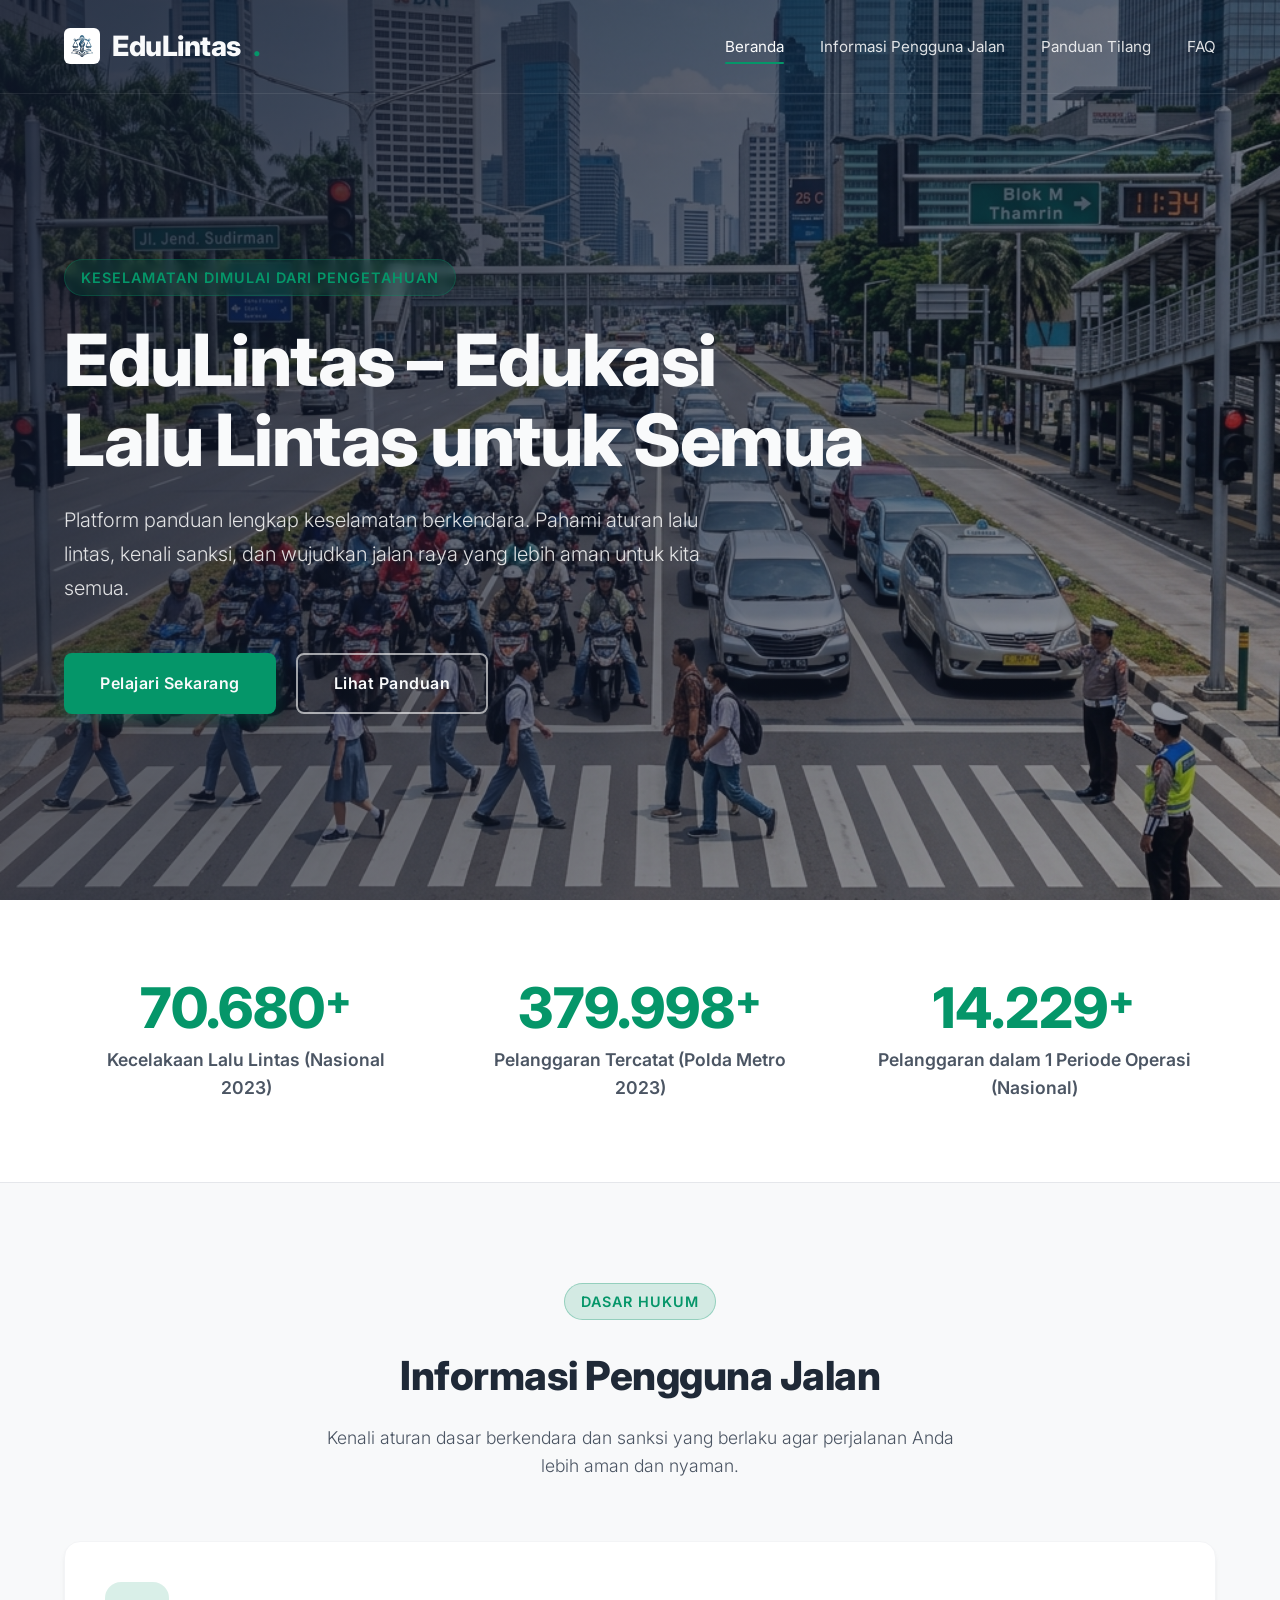
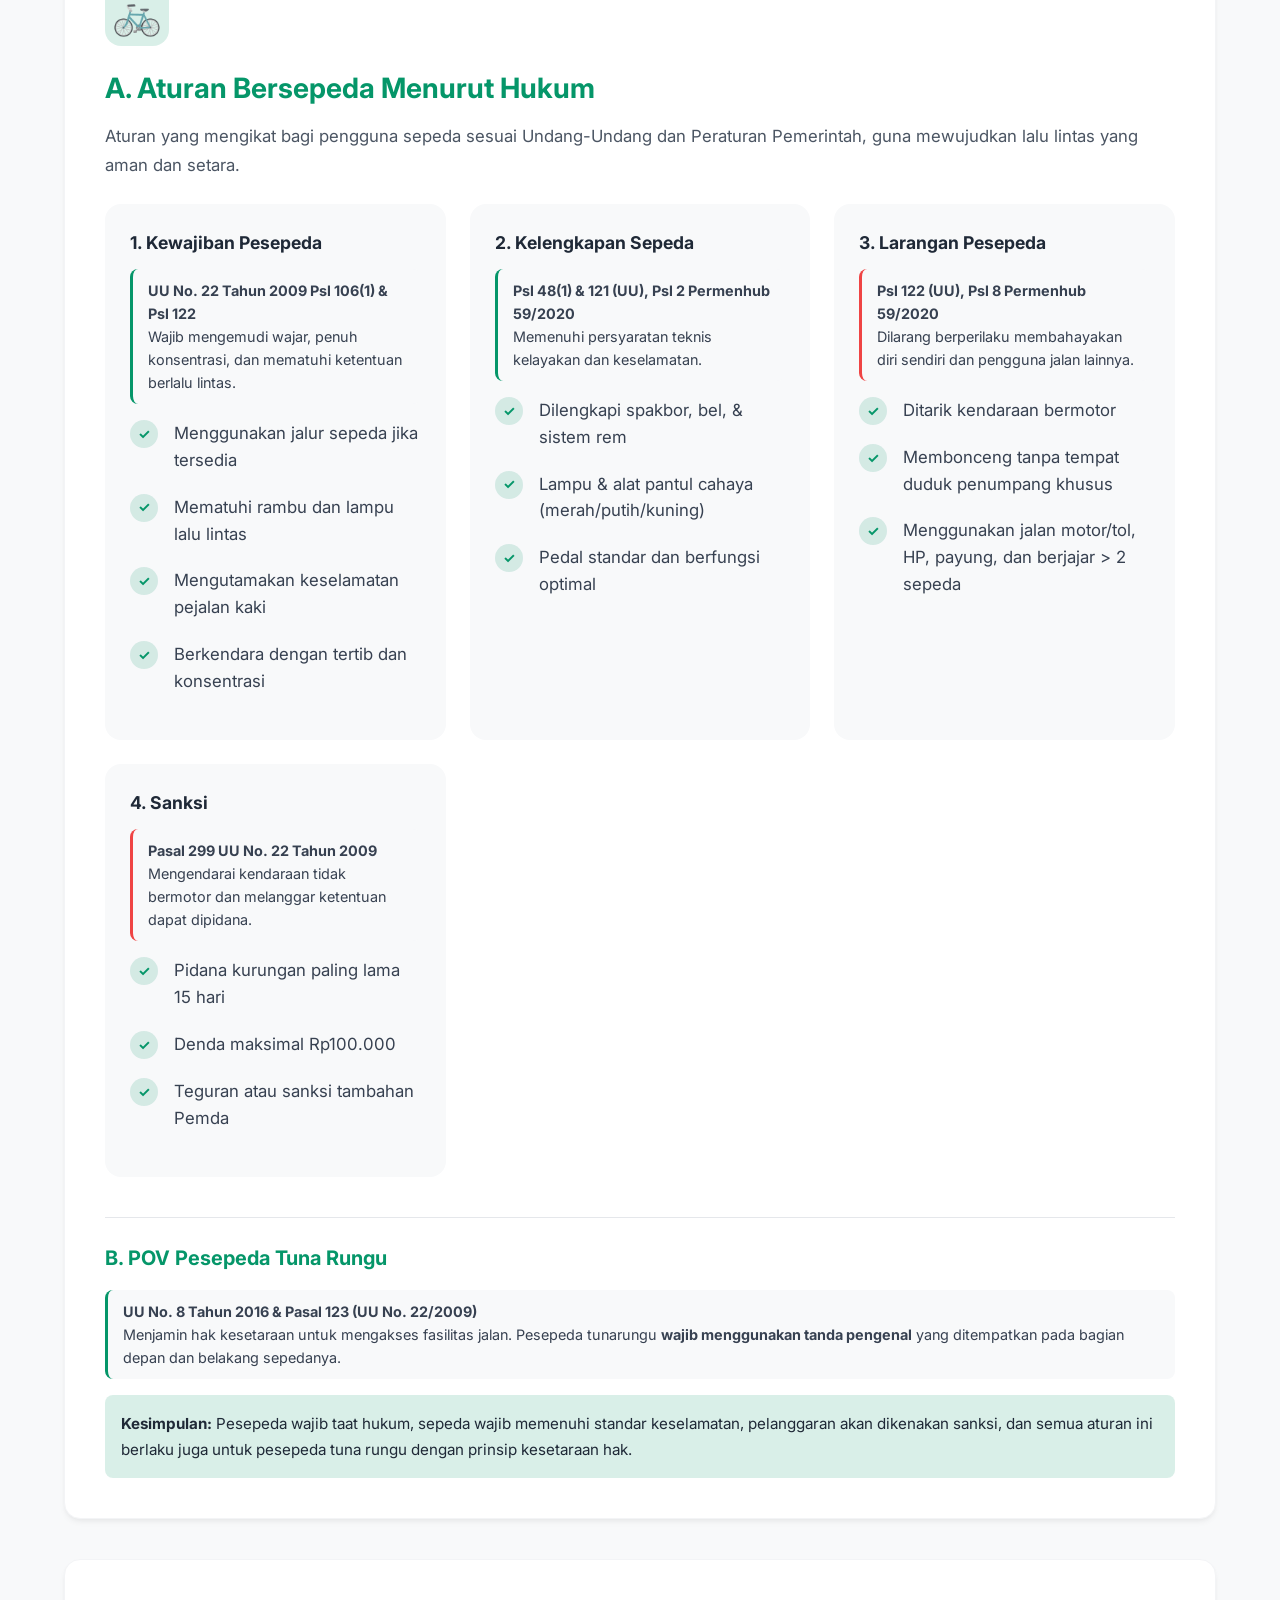
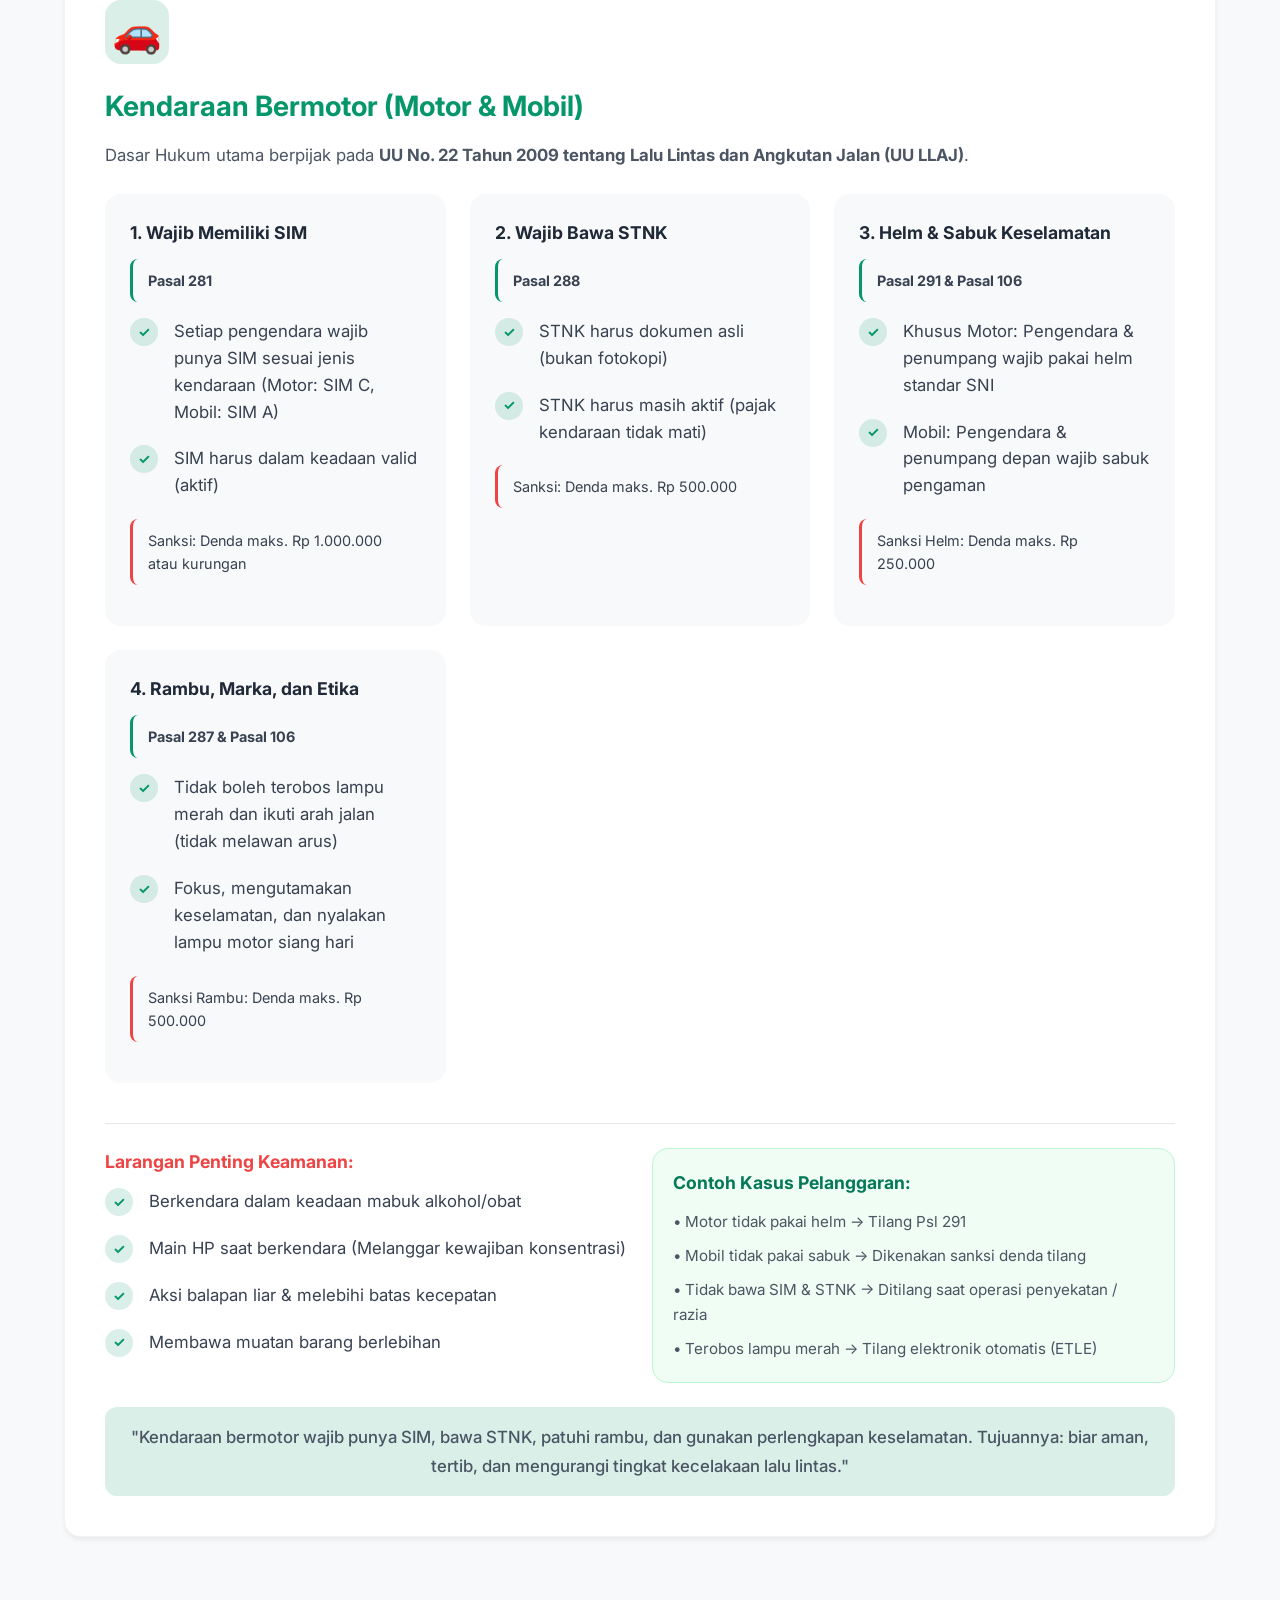
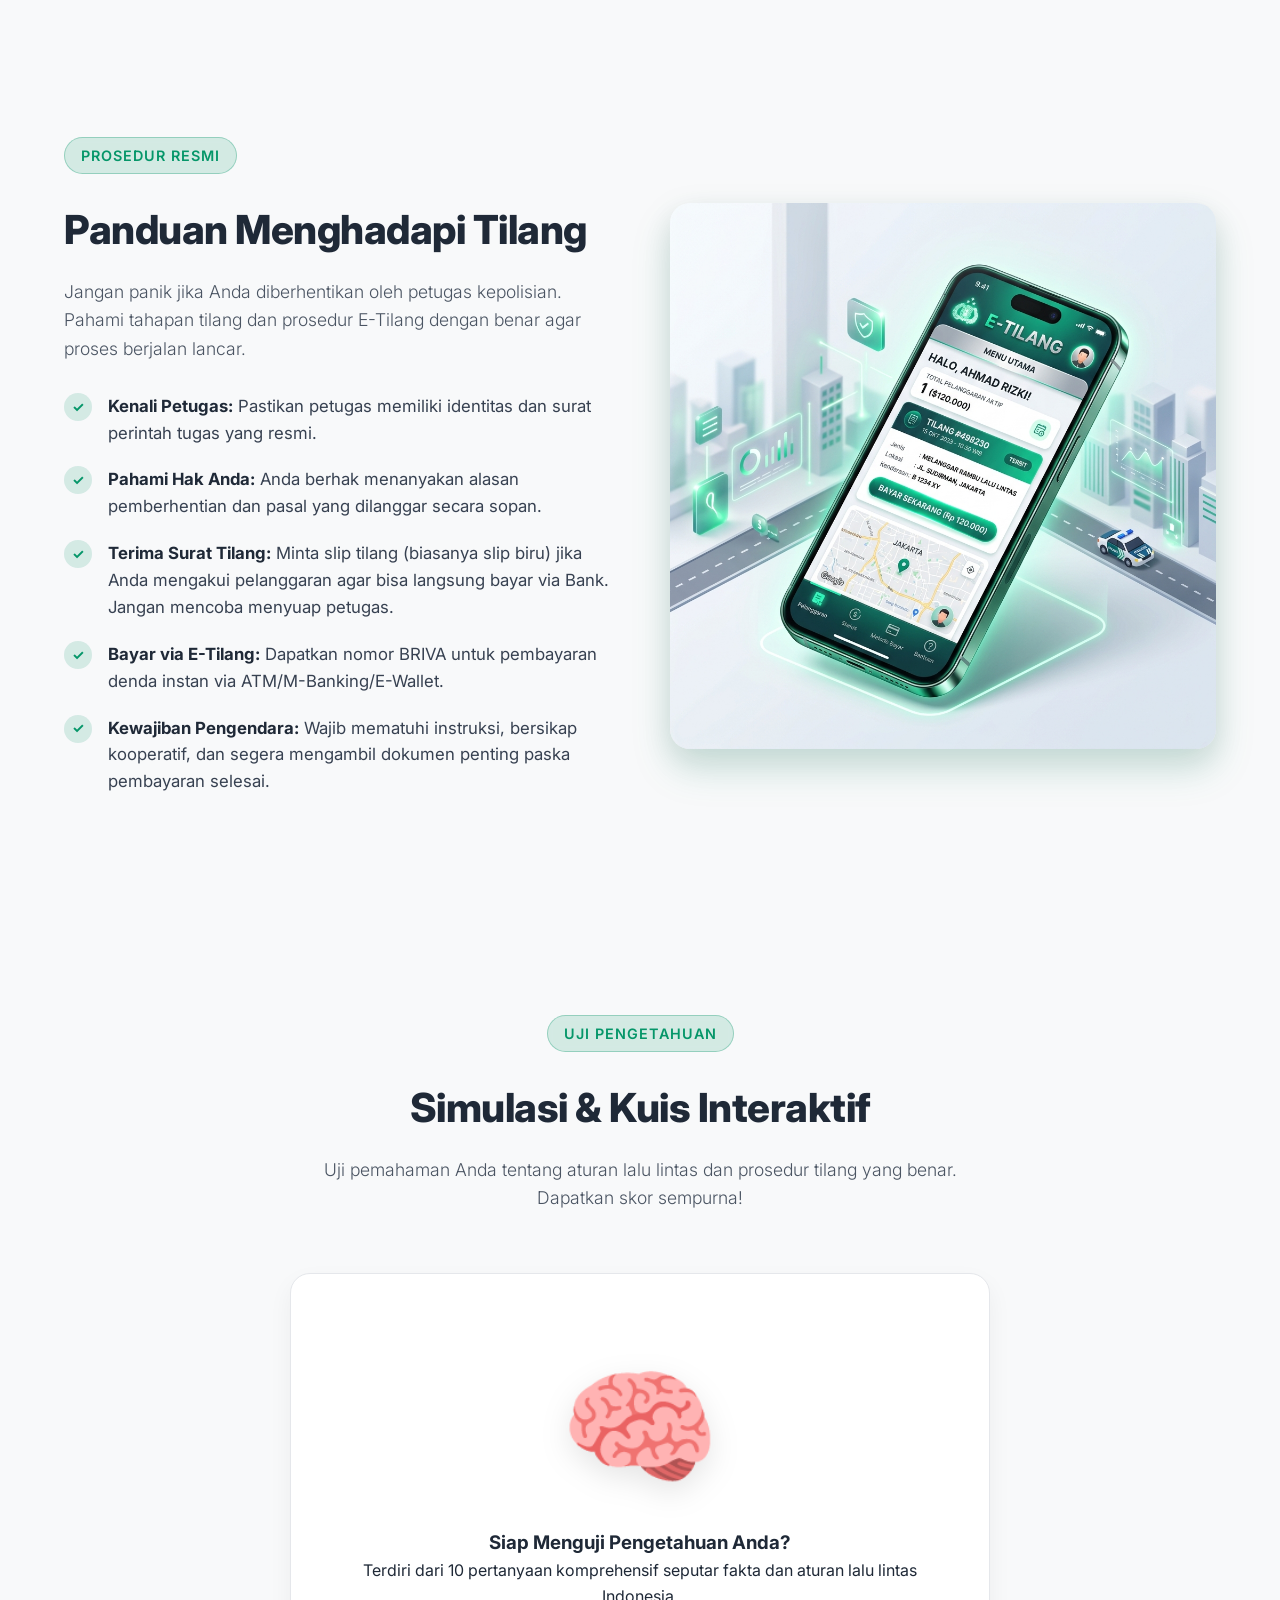
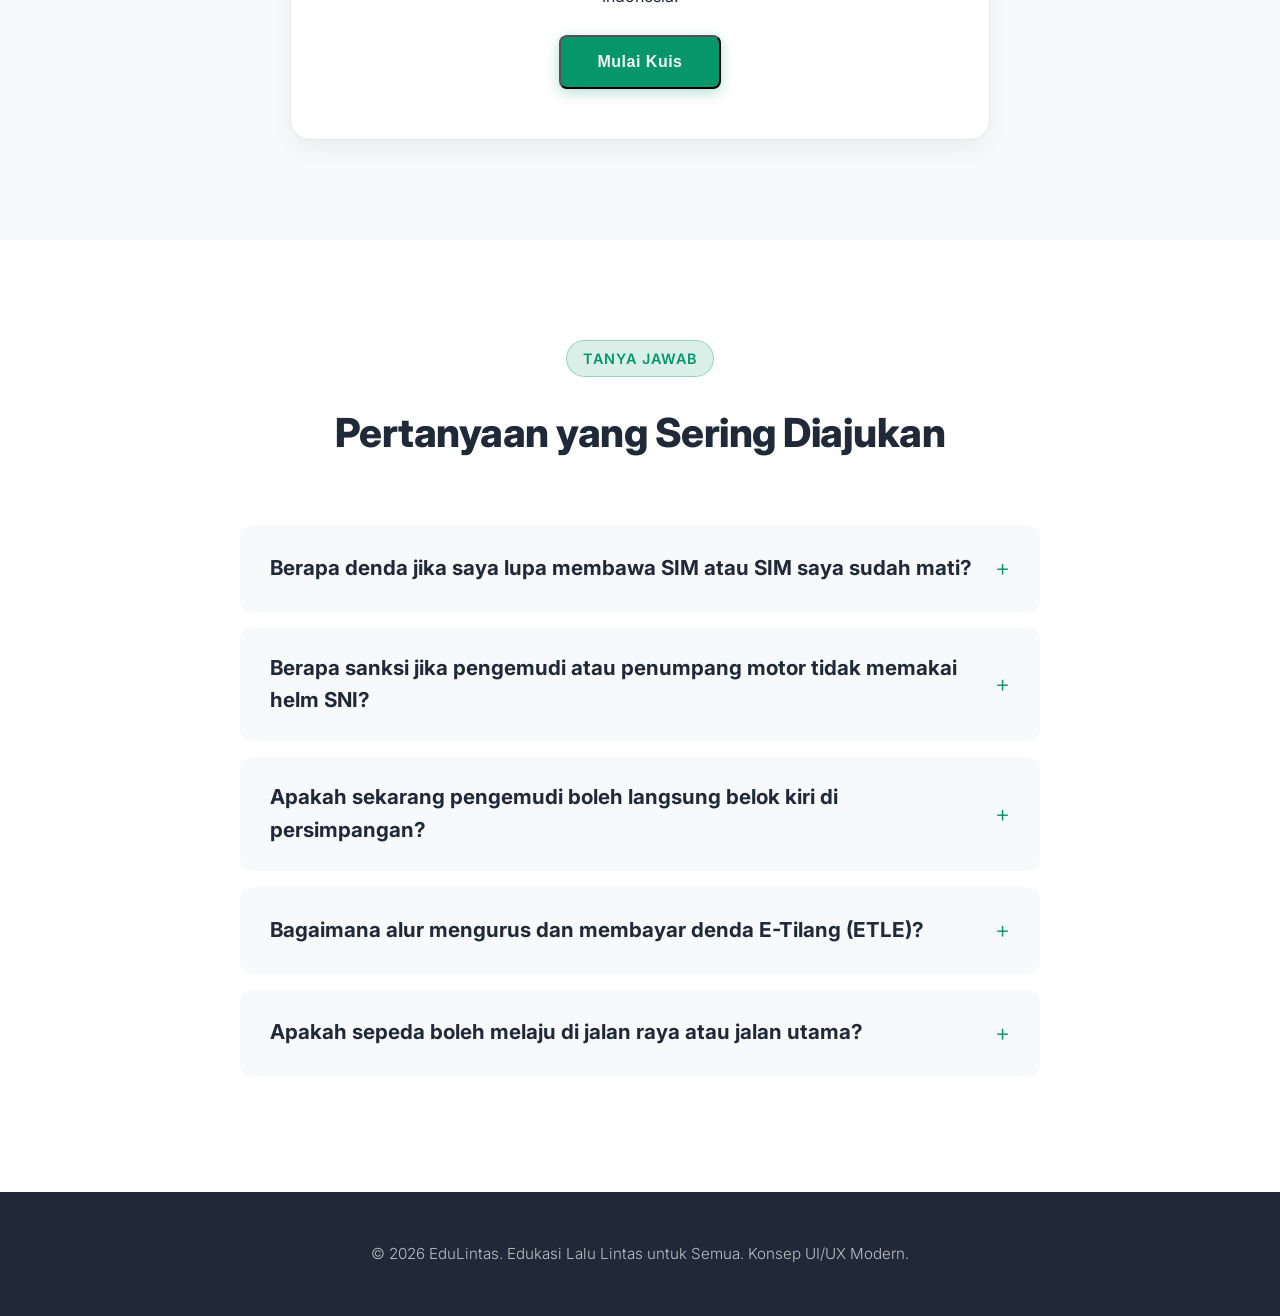
==== index.html @ c629687a "first commit" ====
<!DOCTYPE html>
<html lang="id">
<head>
    <meta charset="UTF-8">
    <meta name="viewport" content="width=device-width, initial-scale=1.0">
    <title>EduLintas - Edukasi Lalu Lintas untuk Semua</title>
    <link rel="preconnect" href="https://fonts.googleapis.com">
    <link rel="preconnect" href="https://fonts.gstatic.com" crossorigin>
    <link href="https://fonts.googleapis.com/css2?family=Inter:wght@300;400;600;700;800&display=swap" rel="stylesheet">
    <link rel="stylesheet" href="css/styles.css">
    
    <!-- SEO Best Practices applied -->
    <meta name="description" content="EduLintas: Platform panduan lengkap edukasi dan keselamatan lalu lintas. Pelajari aturan lalu lintas, kenali sanksi, dan wujudkan jalan raya yang lebih aman.">
</head>
<body>
    <header class="hero" id="home">
        <!-- Navigation -->
        <nav class="navbar" id="navbar">
            <div class="container">
                <a href="#" class="logo">
                    <img src="assets/img/logo.jpeg" alt="EduLintas Logo" class="logo-img">
                    EduLintas<span>.</span>
                </a>
                <ul class="nav-links" id="navLinks">
                    <li><a href="#" class="active">Beranda</a></li>
                    <li><a href="#materi">Informasi Pengguna Jalan</a></li>
                    <li><a href="#panduan">Panduan Tilang</a></li>
                    <li><a href="#faq">FAQ</a></li>
                </ul>
                <div class="hamburger" id="mobileMenuBtn">
                    <div class="line"></div>
                    <div class="line"></div>
                    <div class="line"></div>
                </div>
            </div>
        </nav>

        <!-- Dynamic Hero Content -->
        <div class="hero-content container">
            <div class="hero-text">
                <span class="eyebrow fade-in-up delay-1">Keselamatan Dimulai dari Pengetahuan</span>
                <h1 class="fade-in-up delay-2">EduLintas – Edukasi Lalu Lintas untuk Semua</h1>
                <p class="fade-in-up delay-3">Platform panduan lengkap keselamatan berkendara. Pahami aturan lalu lintas, kenali sanksi, dan wujudkan jalan raya yang lebih aman untuk kita semua.</p>
                <div class="cta-group fade-in-up delay-4">
                    <a href="#materi" class="btn btn-primary" id="btnPelajari">Pelajari Sekarang</a>
                    <a href="#panduan" class="btn btn-outline" id="btnInfografis">Lihat Panduan</a>
                </div>
            </div>
        </div>
        
        <!-- Semi Transparent Overlay -->
        <div class="overlay"></div>
    </header>
    <!-- MAIN CONTENT SECTIONS -->
    <main>
        <!-- Data Statistik Section -->
        <section class="stats-section bg-light" id="statistik">
            <div class="container">
                <div class="stats-grid">
                    <div class="stat-card">
                        <h3 class="stat-number counter" data-target="152000">0</h3>
                        <p class="stat-label">Kecelakaan Lalu Lintas (Nasional 2023)</p>
                    </div>
                    <div class="stat-card">
                        <h3 class="stat-number counter" data-target="817069">0</h3>
                        <p class="stat-label">Pelanggaran Tercatat (Polda Metro 2023)</p>
                    </div>
                    <div class="stat-card">
                        <h3 class="stat-number counter" data-target="30468">0</h3>
                        <p class="stat-label">Pelanggaran dalam 1 Periode Operasi (Nasional)</p>
                    </div>
                </div>
            </div>
        </section>

        <!-- informasi pengguna jalan -->
        <section id="materi" class="section">
            <div class="container">
                <div class="section-header text-center">
                    <span class="eyebrow">Dasar Hukum</span>
                    <h2>Informasi Pengguna Jalan</h2>
                    <p>Kenali aturan dasar berkendara dan sanksi yang berlaku agar perjalanan Anda lebih aman dan nyaman.</p>
                </div>
                <div class="grid" style="gap: 40px; width: 100%;">
                    
                    <!-- Kategori Sepeda -->
                    <div class="card" style="padding: 40px; text-align: left;">
                        <div class="card-icon" style="margin-bottom: 20px;">🚲</div>
                        <h3 style="font-size: 1.75rem; color: var(--primary-color);">A. Aturan Bersepeda Menurut Hukum</h3>
                        <p style="margin-bottom: 24px; font-size: 1.05rem;">Aturan yang mengikat bagi pengguna sepeda sesuai Undang-Undang dan Peraturan Pemerintah, guna mewujudkan lalu lintas yang aman dan setara.</p>
                        
                        <div class="grid" style="grid-template-columns: repeat(auto-fit, minmax(280px, 1fr)); gap: 24px;">
                            <div class="sub-card" style="background: var(--bg-color); padding: 24px; border-radius: 16px;">
                                <h4 style="margin-bottom: 12px; color: var(--text-dark); font-size: 1.1rem;">1. Kewajiban Pesepeda</h4>
                                <div class="pasal-box">
                                    <strong>UU No. 22 Tahun 2009 Psl 106(1) & Psl 122</strong><br>
                                    Wajib mengemudi wajar, penuh konsentrasi, dan mematuhi ketentuan berlalu lintas.
                                </div>
                                <ul class="check-list" style="margin-top: 16px; font-size: 0.95rem;">
                                    <li>Menggunakan jalur sepeda jika tersedia</li>
                                    <li>Mematuhi rambu dan lampu lalu lintas</li>
                                    <li>Mengutamakan keselamatan pejalan kaki</li>
                                    <li>Berkendara dengan tertib dan konsentrasi</li>
                                </ul>
                            </div>

                            <div class="sub-card" style="background: var(--bg-color); padding: 24px; border-radius: 16px;">
                                <h4 style="margin-bottom: 12px; color: var(--text-dark); font-size: 1.1rem;">2. Kelengkapan Sepeda</h4>
                                <div class="pasal-box">
                                    <strong>Psl 48(1) & 121 (UU), Psl 2 Permenhub 59/2020</strong><br>
                                    Memenuhi persyaratan teknis kelayakan dan keselamatan.
                                </div>
                                <ul class="check-list" style="margin-top: 16px; font-size: 0.95rem;">
                                    <li>Dilengkapi spakbor, bel, & sistem rem</li>
                                    <li>Lampu & alat pantul cahaya (merah/putih/kuning)</li>
                                    <li>Pedal standar dan berfungsi optimal</li>
                                </ul>
                            </div>
                            
                            <div class="sub-card" style="background: var(--bg-color); padding: 24px; border-radius: 16px;">
                                <h4 style="margin-bottom: 12px; color: var(--text-dark); font-size: 1.1rem;">3. Larangan Pesepeda</h4>
                                <div class="denda-box">
                                    <strong>Psl 122 (UU), Psl 8 Permenhub 59/2020</strong><br>
                                    Dilarang berperilaku membahayakan diri sendiri dan pengguna jalan lainnya.
                                </div>
                                <ul class="check-list" style="margin-top: 16px; font-size: 0.95rem;">
                                    <li>Ditarik kendaraan bermotor</li>
                                    <li>Membonceng tanpa tempat duduk penumpang khusus</li>
                                    <li>Menggunakan jalan motor/tol, HP, payung, dan berjajar > 2 sepeda</li>
                                </ul>
                            </div>

                            <div class="sub-card" style="background: var(--bg-color); padding: 24px; border-radius: 16px;">
                                <h4 style="margin-bottom: 12px; color: var(--text-dark); font-size: 1.1rem;">4. Sanksi</h4>
                                <div class="denda-box">
                                    <strong>Pasal 299 UU No. 22 Tahun 2009</strong><br>
                                    Mengendarai kendaraan tidak bermotor dan melanggar ketentuan dapat dipidana.
                                </div>
                                <ul class="check-list" style="margin-top: 16px; font-size: 0.95rem;">
                                    <li>Pidana kurungan paling lama 15 hari</li>
                                    <li>Denda maksimal Rp100.000</li>
                                    <li>Teguran atau sanksi tambahan Pemda</li>
                                </ul>
                            </div>
                        </div>
                        
                        <div style="margin-top: 40px; border-top: 1px solid #E5E7EB; padding-top: 24px;">
                            <h4 style="margin-bottom: 16px; color: var(--primary-color); font-size: 1.25rem;">B. POV Pesepeda Tuna Rungu</h4>
                            <div class="pasal-box" style="margin-bottom: 16px;">
                                <strong>UU No. 8 Tahun 2016 & Pasal 123 (UU No. 22/2009)</strong><br>
                                Menjamin hak kesetaraan untuk mengakses fasilitas jalan. Pesepeda tunarungu <strong>wajib menggunakan tanda pengenal</strong> yang ditempatkan pada bagian depan dan belakang sepedanya.
                            </div>
                            <p style="font-size: 0.95rem; background: var(--primary-light); padding: 16px; border-radius: 8px; color: var(--text-dark);">
                                <strong>Kesimpulan:</strong> Pesepeda wajib taat hukum, sepeda wajib memenuhi standar keselamatan, pelanggaran akan dikenakan sanksi, dan semua aturan ini berlaku juga untuk pesepeda tuna rungu dengan prinsip kesetaraan hak.
                            </p>
                        </div>
                    </div>

                    <!-- Kategori Kendaraan Bermotor -->
                    <div class="card" style="padding: 40px; text-align: left;">
                        <div class="card-icon" style="margin-bottom: 20px;">🚗</div>
                        <h3 style="font-size: 1.75rem; color: var(--primary-color);">Kendaraan Bermotor (Motor & Mobil)</h3>
                        <p style="margin-bottom: 24px; font-size: 1.05rem;">Dasar Hukum utama berpijak pada <strong>UU No. 22 Tahun 2009 tentang Lalu Lintas dan Angkutan Jalan (UU LLAJ)</strong>.</p>
                        
                        <div class="grid" style="grid-template-columns: repeat(auto-fit, minmax(280px, 1fr)); gap: 24px;">
                            
                            <div class="sub-card" style="background: var(--bg-color); padding: 24px; border-radius: 16px;">
                                <h4 style="margin-bottom: 12px; color: var(--text-dark); font-size: 1.1rem;">1. Wajib Memiliki SIM</h4>
                                <div class="pasal-box"><strong>Pasal 281</strong></div>
                                <ul class="check-list" style="margin-top: 16px; font-size: 0.95rem;">
                                    <li>Setiap pengendara wajib punya SIM sesuai jenis kendaraan (Motor: SIM C, Mobil: SIM A)</li>
                                    <li>SIM harus dalam keadaan valid (aktif)</li>
                                </ul>
                                <div class="denda-box" style="margin-top:16px;">Sanksi: Denda maks. Rp 1.000.000 atau kurungan</div>
                            </div>

                            <div class="sub-card" style="background: var(--bg-color); padding: 24px; border-radius: 16px;">
                                <h4 style="margin-bottom: 12px; color: var(--text-dark); font-size: 1.1rem;">2. Wajib Bawa STNK</h4>
                                <div class="pasal-box"><strong>Pasal 288</strong></div>
                                <ul class="check-list" style="margin-top: 16px; font-size: 0.95rem;">
                                    <li>STNK harus dokumen asli (bukan fotokopi)</li>
                                    <li>STNK harus masih aktif (pajak kendaraan tidak mati)</li>
                                </ul>
                                <div class="denda-box" style="margin-top:16px;">Sanksi: Denda maks. Rp 500.000</div>
                            </div>

                            <div class="sub-card" style="background: var(--bg-color); padding: 24px; border-radius: 16px;">
                                <h4 style="margin-bottom: 12px; color: var(--text-dark); font-size: 1.1rem;">3. Helm & Sabuk Keselamatan</h4>
                                <div class="pasal-box"><strong>Pasal 291 & Pasal 106</strong></div>
                                <ul class="check-list" style="margin-top: 16px; font-size: 0.95rem;">
                                    <li>Khusus Motor: Pengendara & penumpang wajib pakai helm standar SNI</li>
                                    <li>Mobil: Pengendara & penumpang depan wajib sabuk pengaman</li>
                                </ul>
                                <div class="denda-box" style="margin-top:16px;">Sanksi Helm: Denda maks. Rp 250.000</div>
                            </div>

                            <div class="sub-card" style="background: var(--bg-color); padding: 24px; border-radius: 16px;">
                                <h4 style="margin-bottom: 12px; color: var(--text-dark); font-size: 1.1rem;">4. Rambu, Marka, dan Etika</h4>
                                <div class="pasal-box"><strong>Pasal 287 & Pasal 106</strong></div>
                                <ul class="check-list" style="margin-top: 16px; font-size: 0.95rem;">
                                    <li>Tidak boleh terobos lampu merah dan ikuti arah jalan (tidak melawan arus)</li>
                                    <li>Fokus, mengutamakan keselamatan, dan nyalakan lampu motor siang hari</li>
                                </ul>
                                <div class="denda-box" style="margin-top:16px;">Sanksi Rambu: Denda maks. Rp 500.000</div>
                            </div>
                            
                        </div>
                        
                        <div style="margin-top: 40px; border-top: 1px solid #E5E7EB; padding-top: 24px;">
                            <div style="display: flex; flex-wrap: wrap; gap: 24px;">
                                <div style="flex: 1 1 300px;">
                                    <h4 style="margin-bottom: 12px; color: #EF4444; font-size: 1.1rem;">Larangan Penting Keamanan:</h4>
                                    <ul class="check-list" style="font-size: 0.95rem;">
                                        <li>Berkendara dalam keadaan mabuk alkohol/obat</li>
                                        <li>Main HP saat berkendara (Melanggar kewajiban konsentrasi)</li>
                                        <li>Aksi balapan liar & melebihi batas kecepatan</li>
                                        <li>Membawa muatan barang berlebihan</li>
                                    </ul>
                                </div>
                                <div style="flex: 1 1 300px; background: #F0FDF4; padding: 20px; border-radius: 16px; border: 1px solid #BBF7D0;">
                                    <h4 style="margin-bottom: 12px; color: var(--primary-hover); font-size: 1.1rem;">Contoh Kasus Pelanggaran:</h4>
                                    <p style="font-size: 0.95rem; margin-bottom: 8px;">• Motor tidak pakai helm &rarr; Tilang Psl 291</p>
                                    <p style="font-size: 0.95rem; margin-bottom: 8px;">• Mobil tidak pakai sabuk &rarr; Dikenakan sanksi denda tilang</p>
                                    <p style="font-size: 0.95rem; margin-bottom: 8px;">• Tidak bawa SIM & STNK &rarr; Ditilang saat operasi penyekatan / razia</p>
                                    <p style="font-size: 0.95rem;">• Terobos lampu merah &rarr; Tilang elektronik otomatis (ETLE)</p>
                                </div>
                            </div>

                            <div style="margin-top: 24px; padding: 16px; text-align: center; background: var(--primary-light); color: var(--text-black); border-radius: 12px;">
                                <p style="font-size: 1.05rem; font-weight: 500;">
                                    "Kendaraan bermotor wajib punya SIM, bawa STNK, patuhi rambu, dan gunakan perlengkapan keselamatan. Tujuannya: biar aman, tertib, dan mengurangi tingkat kecelakaan lalu lintas."
                                </p>
                            </div>
                        </div>
                    </div>
                </div>
            </div>
        </section>

       
        <!-- Panduan Tilang Section -->
        <section id="panduan" class="section">
            <div class="container">
                <div class="flex-layout">
                    <div class="flex-content">
                        <span class="eyebrow">Prosedur Resmi</span>
                        <h2>Panduan Menghadapi Tilang</h2>
                        <p>Jangan panik jika Anda diberhentikan oleh petugas kepolisian. Pahami tahapan tilang dan prosedur E-Tilang dengan benar agar proses berjalan lancar.</p>
                        <ul class="check-list">
                            <li><strong>Kenali Petugas:</strong> Pastikan petugas memiliki identitas dan surat perintah tugas yang resmi.</li>
                            <li><strong>Pahami Hak Anda:</strong> Anda berhak menanyakan alasan pemberhentian dan pasal yang dilanggar secara sopan.</li>
                            <li><strong>Terima Surat Tilang:</strong> Minta slip tilang (biasanya slip biru) jika Anda mengakui pelanggaran agar bisa langsung bayar via Bank. Jangan mencoba menyuap petugas.</li>
                            <li><strong>Bayar via E-Tilang:</strong> Dapatkan nomor BRIVA untuk pembayaran denda instan via ATM/M-Banking/E-Wallet.</li>
                            <li><strong>Kewajiban Pengendara:</strong> Wajib mematuhi instruksi, bersikap kooperatif, dan segera mengambil dokumen penting paska pembayaran selesai.</li>
                        </ul>
                    </div>
                    <div class="flex-image" style="background: transparent; box-shadow: none; align-items: center;">
                        <img src="/assets/img/etilang_illustration_1776254130157.png" alt="Ilustrasi Panduan E-Tilang" style="width: 100%; border-radius: 20px; box-shadow: 0 20px 40px rgba(5,150,105,0.15); filter: drop-shadow(0 10px 15px rgba(0,0,0,0.1));" />
                    </div>
                </div>
            </div>
        </section>

        <!-- Kuis Interaktif Section -->
        <section id="kuis" class="section">
            <div class="container text-center">
                <div class="section-header">
                    <span class="eyebrow">Uji Pengetahuan</span>
                    <h2>Simulasi & Kuis Interaktif</h2>
                    <p>Uji pemahaman Anda tentang aturan lalu lintas dan prosedur tilang yang benar. Dapatkan skor sempurna!</p>
                </div>
                
                <div class="quiz-container" id="quizContainer">
                    <!-- Quiz Start Screen -->
                    <div id="quizStartPanel" class="quiz-panel active">
                        <span class="emoji-hero">🧠</span>
                        <h3>Siap Menguji Pengetahuan Anda?</h3>
                        <p>Terdiri dari 10 pertanyaan komprehensif seputar fakta dan aturan lalu lintas Indonesia.</p>
                        <br>
                        <button class="btn btn-primary" id="btnStartQuiz">Mulai Kuis</button>
                    </div>
                    
                    <!-- Quiz Question Screen -->
                    <div id="quizQuestionPanel" class="quiz-panel" style="display: none;">
                        <p class="quiz-progress" id="quizProgress">Pertanyaan 1 dari 10</p>
                        <h3 class="quiz-question" id="quizQuestionText">Pertanyaan dimuat disini...</h3>
                        <div class="quiz-options" id="quizOptions">
                            <!-- Options injected dynamically by JS -->
                        </div>
                    </div>
                    
                    <!-- Quiz Feedback Screen -->
                    <div id="quizFeedbackPanel" class="quiz-panel" style="display: none;">
                        <h3 id="feedbackTitle">Benar!</h3>
                        <p id="feedbackText">Penjelasan jawaban akan tampil di sini.</p>
                        <br>
                        <button class="btn btn-primary" id="btnNextQuestion">Lanjut</button>
                    </div>

                    <!-- Quiz Result Screen -->
                    <div id="quizResultPanel" class="quiz-panel" style="display: none;">
                        <span class="emoji-hero" id="resultEmoji">🏆</span>
                        <h3 id="resultTitle">Kuis Selesai!</h3>
                        <p style="font-size: 1.25rem; margin-bottom: 10px;">Skor Anda: <strong id="resultScore" style="color:var(--primary-color); font-size:1.5rem">0 / 10</strong></p>
                        <p id="resultMessage" style="color: #4B5563; max-width: 500px; margin: 0 auto; line-height: 1.6;">Evaluasi akan tampil di sini.</p>
                        <br><br>
                        <button class="btn btn-outline" id="btnRestartQuiz">Coba Lagi</button>
                    </div>
                </div>
            </div>
        </section>

        <!-- FAQ Section -->
        <section id="faq" class="section bg-light">
            <div class="container">
                <div class="section-header text-center">
                    <span class="eyebrow">Tanya Jawab</span>
                    <h2>Pertanyaan yang Sering Diajukan</h2>
                </div>
                <div class="accordion">
                    <div class="accordion-item">
                        <div class="accordion-header">
                            <h3>Berapa denda jika saya lupa membawa SIM atau SIM saya sudah mati?</h3>
                            <span class="toggle-icon">+</span>
                        </div>
                        <div class="accordion-content">
                            <p>Ada perbedaan sanksi: Jika Anda memiliki SIM namun tertinggal/lupa membawanya, Anda bisa dikenakan denda maksimal <strong>Rp 250.000</strong> (Pasal 288 ayat 2). Namun, jika Anda tidak memiliki SIM secara sah atau SIM sudah habis masa berlakunya (mati), dendanya lebih berat yaitu maksimal <strong>Rp 1.000.000</strong> (Pasal 281).</p>
                        </div>
                    </div>
                    <div class="accordion-item">
                        <div class="accordion-header">
                            <h3>Berapa sanksi jika pengemudi atau penumpang motor tidak memakai helm SNI?</h3>
                            <span class="toggle-icon">+</span>
                        </div>
                        <div class="accordion-content">
                            <p>Sesuai Pasal 291 ayat (1) dan (2) UU LLAJ, baik pengendara maupun penumpang yang dibonceng <strong>wajib mengenakan helm berstandar Nasional Indonesia (SNI)</strong>. Pelanggaran atas aturan ini dikenakan sanksi denda maksimal Rp 250.000 atau pidana kurungan paling lama 1 bulan.</p>
                        </div>
                    </div>
                    <div class="accordion-item">
                        <div class="accordion-header">
                            <h3>Apakah sekarang pengemudi boleh langsung belok kiri di persimpangan?</h3>
                            <span class="toggle-icon">+</span>
                        </div>
                        <div class="accordion-content">
                            <p><strong>Pada dasarnya tidak boleh.</strong> Sesuai UU No. 22 Tahun 2009 Pasal 112 ayat (3), pada persimpangan jalan yang dilengkapi APILL (lampu lalu lintas), pengemudi dilarang langsung belok kiri. Anda baru boleh langsung belok kiri <strong>hanya jika</strong> terdapat Rambu Lalu Lintas bertuliskan "Belok Kiri Jalan Terus" atau lampu isyarat khusus yang menyala hijau untuk belok kiri.</p>
                        </div>
                    </div>
                    <div class="accordion-item">
                        <div class="accordion-header">
                            <h3>Bagaimana alur mengurus dan membayar denda E-Tilang (ETLE)?</h3>
                            <span class="toggle-icon">+</span>
                        </div>
                        <div class="accordion-content">
                            <p>Bila Anda terekam kamera ETLE, surat tilang (bukti gambar) akan dikirim ke alamat sesuai plat nomor kendaraan. Anda selanjutnya harus melakukan <strong>konfirmasi kepemilikan/pelanggaran</strong> secara online di etle-korlantas.info selambatnya 8 hari. Setelah konfirmasi, Anda akan mendapat nomor BRIVA via SMS untuk membayar denda melalui ATM/M-Banking/E-Wallet. Jika Anda mengabaikan surat tersebut, STNK kendaraan dapat diblokir sementara.</p>
                        </div>
                    </div>
                    <div class="accordion-item">
                        <div class="accordion-header">
                            <h3>Apakah sepeda boleh melaju di jalan raya atau jalan utama?</h3>
                            <span class="toggle-icon">+</span>
                        </div>
                        <div class="accordion-content">
                            <p>Pesepeda <strong>diperbolehkan</strong> melaju di jalan umum asalkan mematuhi seluruh rambu lalu lintas yang berlaku. Namun, pesepeda <strong>wajib</strong> menggunakan lajur/jalur khusus sepeda apabila jalur tersebut telah disediakan oleh pemerintah, serta dilarang mutlak untuk memasuki jalan tol atau lajur yang dikhususkan bagi kendaraan bermotor berkecepatan tinggi.</p>
                        </div>
                    </div>
                </div>
            </div>
        </section>
    </main>

    <!-- FOOTER -->
    <footer class="footer">
        <div class="container text-center">
            <p>&copy; 2026 EduLintas. Edukasi Lalu Lintas untuk Semua. Konsep UI/UX Modern.</p>
        </div>
    </footer>

    <script src="js/script.js"></script>
</body>
</html>
---- css/styles.css ----
/* Modern, Minimalist, Educative Styling for EduLintas */
:root {
    /* Emerald Green for professional & friendly accent */
    --primary-color: #059669;
    --primary-hover: #047857;
    --primary-light: rgba(5, 150, 105, 0.15);

    /* Off-white background as requested */
    --bg-color: #F8F9FA;

    /* Text Colors */
    --text-dark: #1F2937;
    --text-light: #F9FAFB;

    /* System variables */
    --transition: all 0.3s cubic-bezier(0.25, 0.8, 0.25, 1);
    --font-main: 'Inter', sans-serif;
}

* {
    margin: 0;
    padding: 0;
    box-sizing: border-box;
}

body {
    font-family: var(--font-main);
    background-color: var(--bg-color);
    color: var(--text-dark);
    line-height: 1.6;
    overflow-x: hidden;
}

/* Typography and utilities */
a {
    text-decoration: none;
    color: inherit;
}

ul {
    list-style: none;
}

.container {
    max-width: 1200px;
    margin: 0 auto;
    padding: 0 24px;
    width: 100%;
}

/* --- HERO SECTION --- */
.hero {
    position: relative;
    min-height: 100vh;
    /* High-definition background image */
    background-image: url(/assets/img/hero-bg.png);
    background-size: cover;
    background-position: center;
    background-repeat: no-repeat;
    background-attachment: fixed;
    /* Slight parallax */
    display: flex;
    flex-direction: column;
}

/* Thin dark overlay to ensure text is readable */
.overlay {
    position: absolute;
    top: 0;
    left: 0;
    width: 100%;
    height: 100%;
    background: linear-gradient(135deg,
            rgba(15, 23, 42, 0.85) 0%,
            rgba(15, 23, 42, 0.4) 100%);
    z-index: 1;
}

/* --- NAVBAR --- */
.navbar {
    position: relative;
    z-index: 10;
    padding: 24px 0;
    border-bottom: 1px solid rgba(255, 255, 255, 0.08);
    transition: var(--transition);
}

.navbar .container {
    display: flex;
    justify-content: space-between;
    align-items: center;
}

.logo {
    font-size: 1.75rem;
    font-weight: 800;
    color: var(--text-light);
    letter-spacing: -0.5px;
    position: relative;
    display: flex;
    align-items: center;
    gap: 12px;
}

.logo-img {
    height: 36px;
    /* Menyesuaikan agar proporsional dengan font 1.75rem */
    width: auto;
    border-radius: 6px;
    object-fit: contain;
}

.logo span {
    color: var(--primary-color);
}

/* Navbar Menu & Hover Effect */
.nav-links {
    display: flex;
    gap: 36px;
    align-items: center;
}

.nav-links a {
    color: rgba(255, 255, 255, 0.85);
    font-weight: 400;
    font-size: 0.95rem;
    position: relative;
    padding: 8px 0;
    transition: var(--transition);
}

/* Interactive underline hover effect */
.nav-links a::after {
    content: '';
    position: absolute;
    bottom: 0;
    left: 0;
    width: 0;
    height: 2px;
    background-color: var(--primary-color);
    transition: var(--transition);
    border-radius: 2px;
}

.nav-links a:hover,
.nav-links a.active {
    color: var(--text-light);
}

.nav-links a:hover::after,
.nav-links a.active::after {
    width: 100%;
}

.hamburger {
    display: none;
    flex-direction: column;
    gap: 5px;
    cursor: pointer;
    z-index: 20;
}

.hamburger .line {
    width: 25px;
    height: 2px;
    background-color: var(--text-light);
    transition: var(--transition);
    border-radius: 2px;
}

/* --- HERO CONTENT (Storytelling) --- */
.hero-content {
    position: relative;
    z-index: 10;
    flex-grow: 1;
    display: flex;
    align-items: center;
    padding-top: 60px;
    padding-bottom: 80px;
}

.hero-text {
    max-width: 800px;
}

/* Eyebrow text */
.eyebrow {
    display: inline-flex;
    align-items: center;
    color: var(--primary-color);
    font-weight: 600;
    font-size: 0.9rem;
    letter-spacing: 1px;
    text-transform: uppercase;
    margin-bottom: 24px;
    background: var(--primary-light);
    padding: 6px 16px;
    border-radius: 30px;
    border: 1px solid rgba(5, 150, 105, 0.3);
    backdrop-filter: blur(4px);
}

/* Main title - bold and strong */
.hero-text h1 {
    font-size: 4.5rem;
    font-weight: 800;
    color: var(--text-light);
    line-height: 1.1;
    margin-bottom: 24px;
    letter-spacing: -1.5px;
}

/* Sub-description - educative, thin font */
.hero-text p {
    font-size: 1.25rem;
    color: rgba(255, 255, 255, 0.85);
    margin-bottom: 48px;
    max-width: 650px;
    font-weight: 300;
    /* Thin text as requested */
    line-height: 1.7;
}

/* Call to Action Buttons */
.cta-group {
    display: flex;
    gap: 20px;
    flex-wrap: wrap;
}

.btn {
    display: inline-flex;
    align-items: center;
    justify-content: center;
    padding: 16px 36px;
    border-radius: 8px;
    font-weight: 600;
    font-size: 1rem;
    transition: var(--transition);
    cursor: pointer;
    letter-spacing: 0.5px;
}

.btn-primary {
    background-color: var(--primary-color);
    color: var(--text-light);
    box-shadow: 0 4px 14px 0 rgba(5, 150, 105, 0.3);
}

.btn-primary:hover {
    background-color: var(--primary-hover);
    transform: translateY(-3px);
    box-shadow: 0 8px 24px rgba(5, 150, 105, 0.4);
}

.btn-outline {
    background-color: transparent;
    color: var(--text-light);
    border: 2px solid rgba(255, 255, 255, 0.6);
}

.btn-outline:hover {
    border-color: var(--text-light);
    background-color: rgba(255, 255, 255, 0.1);
    transform: translateY(-3px);
}

/* --- ANIMATIONS --- */
.fade-in-up {
    opacity: 0;
    transform: translateY(30px);
    animation: fadeInUp 1s cubic-bezier(0.16, 1, 0.3, 1) forwards;
}

.delay-1 {
    animation-delay: 0.2s;
}

.delay-2 {
    animation-delay: 0.4s;
}

.delay-3 {
    animation-delay: 0.6s;
}

.delay-4 {
    animation-delay: 0.8s;
}

@keyframes fadeInUp {
    0% {
        opacity: 0;
        transform: translateY(30px);
    }

    100% {
        opacity: 1;
        transform: translateY(0);
    }
}

/* --- MAIN SECTIONS --- */
.section {
    padding: 100px 0;
}

.bg-light {
    background-color: #FFFFFF;
}

.section-header {
    margin-bottom: 60px;
}

.text-center {
    text-align: center;
}

.section-header h2 {
    font-size: 2.5rem;
    font-weight: 800;
    margin-bottom: 16px;
    color: var(--text-dark);
    letter-spacing: -0.5px;
}

.section-header p {
    color: #4B5563;
    font-size: 1.1rem;
    max-width: 650px;
    margin: 0 auto;
    font-weight: 300;
}

/* --- CARDS & GRID --- */
.grid {
    display: grid;
    gap: 30px;
}

.cards-grid {
    grid-template-columns: repeat(auto-fit, minmax(300px, 1fr));
}

.card {
    background: #FFFFFF;
    padding: 40px 30px;
    border-radius: 16px;
    box-shadow: 0 4px 6px -1px rgba(0, 0, 0, 0.05), 0 2px 4px -1px rgba(0, 0, 0, 0.03);
    transition: var(--transition);
    border: 1px solid #F3F4F6;
}

.card:hover {
    transform: translateY(-8px);
    box-shadow: 0 15px 30px -5px rgba(0, 0, 0, 0.1), 0 8px 10px -5px rgba(0, 0, 0, 0.05);
    border-color: var(--primary-light);
}

.card-icon {
    font-size: 2.5rem;
    margin-bottom: 24px;
    background: var(--primary-light);
    display: inline-flex;
    align-items: center;
    justify-content: center;
    width: 64px;
    height: 64px;
    border-radius: 16px;
}

.card h3 {
    font-size: 1.25rem;
    margin-bottom: 12px;
    font-weight: 700;
    color: var(--text-dark);
}

.card p {
    color: #4B5563;
    font-size: 0.95rem;
    line-height: 1.7;
}

.sub-card {
    transition: var(--transition);
    border: 1px solid transparent;
}

.sub-card:hover {
    transform: translateY(-5px);
    box-shadow: 0 10px 25px -5px rgba(0, 0, 0, 0.08);
    border-color: var(--primary-light);
}

/* --- INFOGRAFIS PLACEHOLDER --- */
.infografis-placeholder {
    display: grid;
    grid-template-columns: repeat(auto-fit, minmax(400px, 1fr));
    gap: 30px;
}

.placeholder-box {
    background: #F8F9FA;
    border: 2px dashed #D1D5DB;
    border-radius: 20px;
    height: 350px;
    display: flex;
    flex-direction: column;
    align-items: center;
    justify-content: center;
    color: #6B7280;
    transition: var(--transition);
}

.placeholder-box:hover {
    border-color: var(--primary-color);
    background: var(--primary-light);
    color: var(--primary-color);
    cursor: pointer;
    transform: scale(1.02);
}

.emoji-large {
    font-size: 4rem;
    margin-bottom: 20px;
}

/* --- FLEX LAYOUT (Panduan Tilang) --- */
.flex-layout {
    display: flex;
    align-items: center;
    gap: 60px;
}

.flex-content {
    flex: 1;
}

.flex-content h2 {
    font-size: 2.5rem;
    font-weight: 800;
    margin-bottom: 16px;
    color: var(--text-dark);
    letter-spacing: -0.5px;
}

.flex-content p {
    color: #4B5563;
    font-size: 1.1rem;
    margin-bottom: 30px;
    font-weight: 300;
}

.flex-image {
    flex: 1;
    display: flex;
    justify-content: center;
}

.flex-image img {
    transition: transform 0.4s cubic-bezier(0.25, 0.8, 0.25, 1), filter 0.4s ease;
}

.flex-image img:hover {
    transform: translateY(-10px);
    filter: drop-shadow(0 20px 30px rgba(5, 150, 105, 0.3)) !important;
}

.check-list li {
    margin-bottom: 20px;
    position: relative;
    padding-left: 44px;
    color: #374151;
    font-size: 1.05rem;
}

.check-list li::before {
    content: '\2713';
    position: absolute;
    left: 0;
    top: 0;
    width: 28px;
    height: 28px;
    background: var(--primary-light);
    color: var(--primary-color);
    border-radius: 50%;
    display: flex;
    align-items: center;
    justify-content: center;
    font-size: 14px;
    font-weight: bold;
}

.check-list strong {
    color: var(--text-dark);
}

.illustration-box {
    background: #E5E7EB;
    border-radius: 24px;
    height: 450px;
    display: flex;
    align-items: center;
    justify-content: center;
    box-shadow: inset 0 2px 4px rgba(0, 0, 0, 0.05);
}

.emoji-hero {
    font-size: 8rem;
    filter: drop-shadow(0 10px 15px rgba(0, 0, 0, 0.1));
}

/* --- FAQ ACCORDION --- */
.accordion {
    max-width: 800px;
    margin: 0 auto;
}

.accordion-item {
    background: #F8F9FA;
    border-radius: 12px;
    margin-bottom: 16px;
    overflow: hidden;
    transition: var(--transition);
}

.accordion-item:hover {
    background: #F3F4F6;
}

.accordion-header {
    padding: 24px 30px;
    display: flex;
    justify-content: space-between;
    align-items: center;
    cursor: pointer;
    font-weight: 600;
    color: var(--text-dark);
    font-size: 1.1rem;
}

.accordion-content {
    padding: 0 30px;
    max-height: 0;
    overflow: hidden;
    transition: max-height 0.4s ease, padding 0.4s ease;
    color: #4B5563;
    font-weight: 300;
}

.accordion-item.active {
    background: #FFFFFF;
    box-shadow: 0 4px 10px rgba(0, 0, 0, 0.05);
    border: 1px solid var(--primary-light);
}

.accordion-item.active .accordion-content {
    padding: 0 30px 24px 30px;
    max-height: 300px;
}

.toggle-icon {
    font-size: 1.5rem;
    font-weight: 300;
    color: var(--primary-color);
    transition: transform 0.4s ease;
}

.accordion-item.active .toggle-icon {
    transform: rotate(45deg);
}

/* --- FOOTER --- */
.footer {
    background: var(--text-dark);
    color: rgba(255, 255, 255, 0.7);
    padding: 50px 0;
    font-size: 0.95rem;
    font-weight: 300;
}


/* --- DATA STATISTIK --- */
.stats-section {
    padding: 60px 0;
    border-bottom: 1px solid #E5E7EB;
}

.stats-grid {
    display: grid;
    grid-template-columns: repeat(auto-fit, minmax(250px, 1fr));
    gap: 30px;
    text-align: center;
}

.stat-card {
    padding: 20px;
}

.stat-number {
    font-size: 3.5rem;
    font-weight: 800;
    color: var(--primary-color);
    margin-bottom: 10px;
    line-height: 1;
}

.stat-number::after {
    content: '+';
    font-size: 2.5rem;
    vertical-align: top;
}

.stat-label {
    font-size: 1.1rem;
    color: #4B5563;
    font-weight: 600;
}

/* --- KUIS INTERAKTIF --- */
.quiz-container {
    max-width: 700px;
    margin: 0 auto;
    background: #FFFFFF;
    border-radius: 20px;
    box-shadow: 0 10px 25px rgba(0, 0, 0, 0.05);
    border: 1px solid #E5E7EB;
    overflow: hidden;
    position: relative;
    min-height: 400px;
}

.quiz-panel {
    padding: 50px 40px;
    display: none;
    flex-direction: column;
    align-items: center;
    justify-content: center;
    min-height: 400px;
    animation: fadeIn 0.4s ease forwards;
}

.quiz-panel.active {
    display: flex;
}

.quiz-progress {
    color: var(--primary-color);
    font-weight: 600;
    font-size: 0.9rem;
    margin-bottom: 20px;
    background: var(--primary-light);
    padding: 6px 16px;
    border-radius: 20px;
}

.quiz-question {
    font-size: 1.5rem;
    font-weight: 700;
    color: var(--text-dark);
    margin-bottom: 30px;
    line-height: 1.4;
}

.quiz-options {
    display: flex;
    flex-direction: column;
    gap: 12px;
    width: 100%;
}

.quiz-btn {
    padding: 16px 24px;
    background: #F8F9FA;
    border: 2px solid #E5E7EB;
    border-radius: 12px;
    font-size: 1rem;
    font-weight: 500;
    color: var(--text-dark);
    cursor: pointer;
    transition: var(--transition);
    text-align: left;
    width: 100%;
}

.quiz-btn:hover {
    background: #F3F4F6;
    border-color: #D1D5DB;
}

.quiz-btn.correct {
    background: #D1FAE5 !important;
    border-color: #10B981 !important;
    color: #065F46 !important;
}

.quiz-btn.wrong {
    background: #FEE2E2 !important;
    border-color: #EF4444 !important;
    color: #991B1B !important;
}

.quiz-btn:disabled {
    cursor: not-allowed;
}

@keyframes fadeIn {
    from {
        opacity: 0;
        transform: translateY(10px);
    }

    to {
        opacity: 1;
        transform: translateY(0);
    }
}

/* Modifikasi pada card Materi */
.pasal-box,
.denda-box {
    background: #F8F9FA;
    padding: 10px 15px;
    border-radius: 8px;
    font-size: 0.9rem;
    margin-bottom: 10px;
    border-left: 3px solid var(--primary-color);
    color: #374151;
}

.denda-box {
    border-left-color: #EF4444;
    /* red warning for denda */
    margin-bottom: 16px;
}

/* --- RESPONSIVE DESIGN (Mobile Friendly) --- */
@media (max-width: 992px) {
    .hero-text h1 {
        font-size: 3.5rem;
    }

    .flex-layout {
        flex-direction: column;
    }

    .infografis-placeholder {
        grid-template-columns: 1fr;
    }
}

@media (max-width: 768px) {
    .nav-links {
        position: fixed;
        top: 0;
        right: -100%;
        height: 100vh;
        width: 70%;
        max-width: 300px;
        background-color: #111827;
        flex-direction: column;
        justify-content: center;
        gap: 30px;
        transition: var(--transition);
        z-index: 15;
        box-shadow: -10px 0 30px rgba(0, 0, 0, 0.5);
    }

    .nav-links.active-menu {
        right: 0;
    }

    .hamburger {
        display: flex;
    }

    .hamburger.active .line:nth-child(1) {
        transform: translateY(7px) rotate(45deg);
    }

    .hamburger.active .line:nth-child(2) {
        opacity: 0;
    }

    .hamburger.active .line:nth-child(3) {
        transform: translateY(-7px) rotate(-45deg);
    }

    .hero-text h1 {
        font-size: 2.75rem;
    }

    .hero-text p {
        font-size: 1.1rem;
    }

    .section-header h2,
    .flex-content h2 {
        font-size: 2rem;
    }
}

@media (max-width: 480px) {
    .hero-text h1 {
        font-size: 2.25rem;
        letter-spacing: -0.5px;
    }

    .cta-group {
        flex-direction: column;
        width: 100%;
    }

    .btn {
        width: 100%;
    }

    .section {
        padding: 60px 0;
    }

    .accordion-header {
        font-size: 1rem;
        padding: 20px;
    }

    .accordion-content {
        font-size: 0.95rem;
    }
}
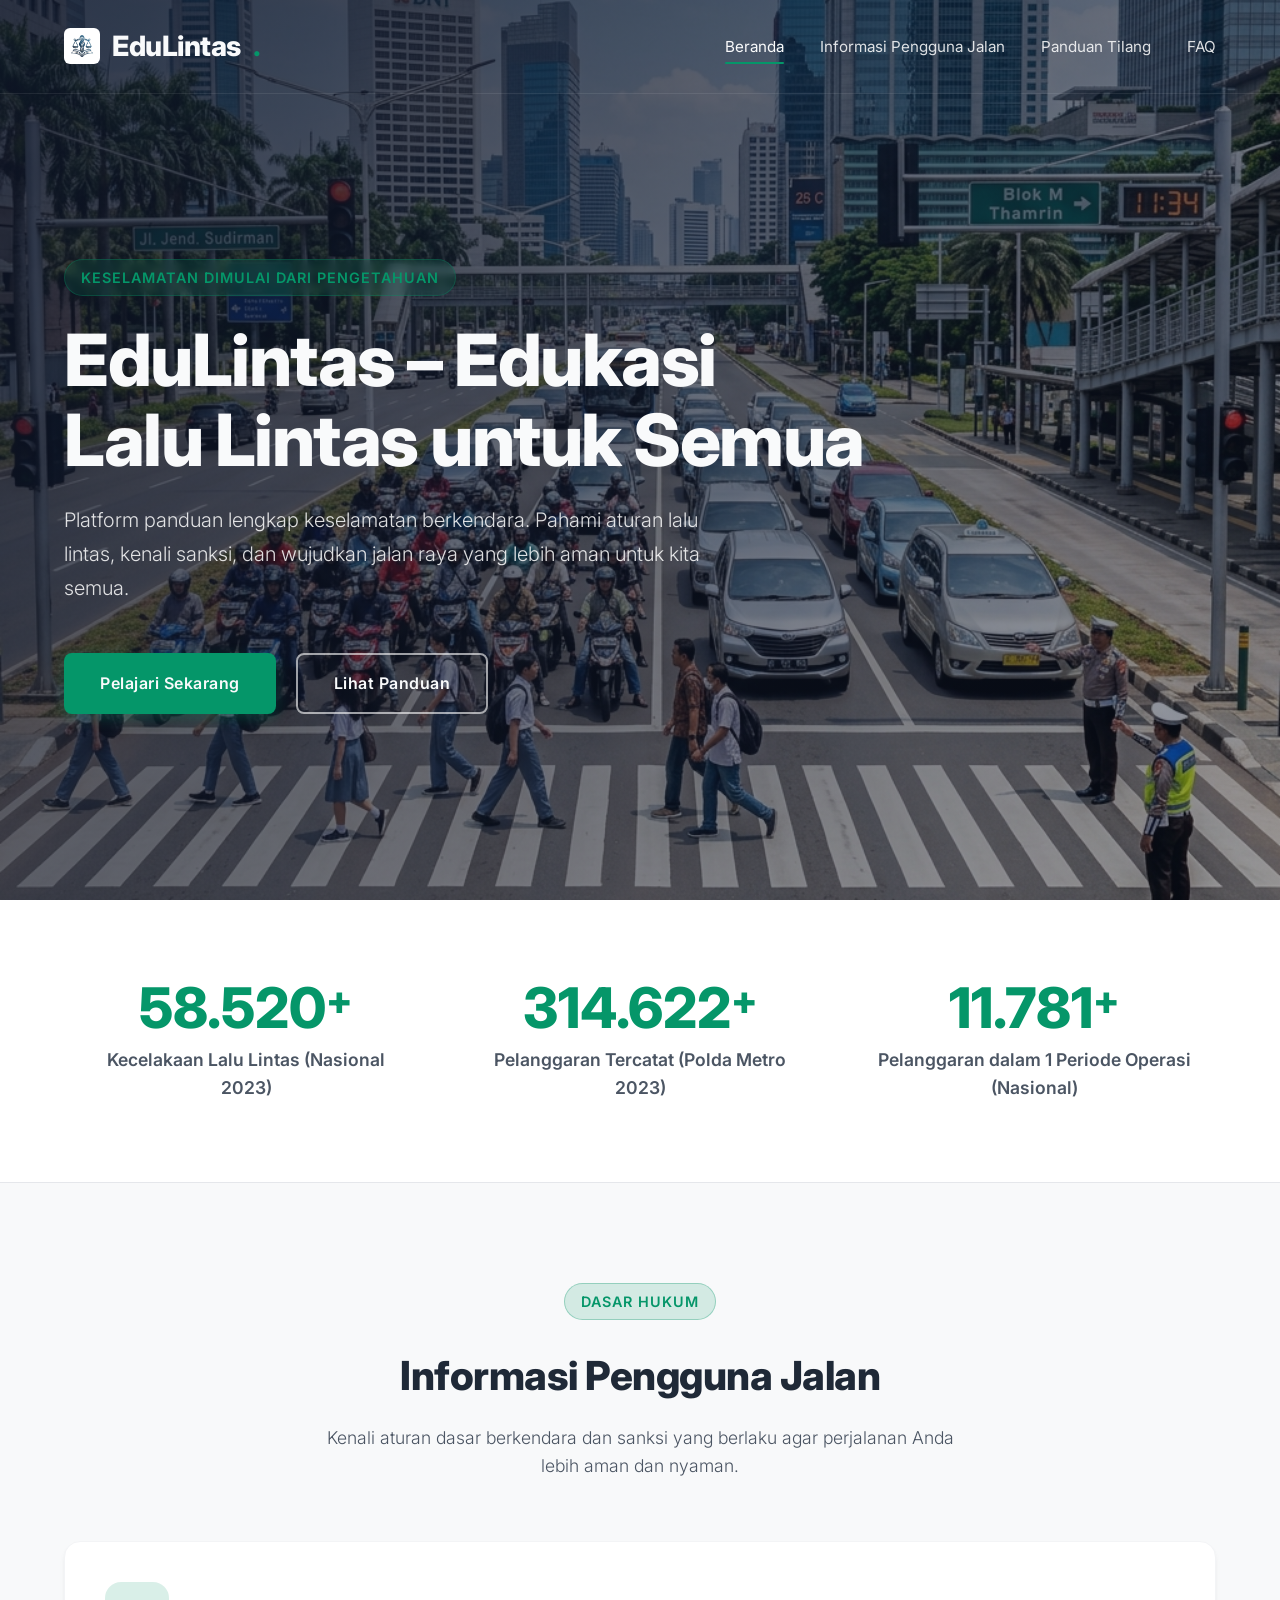
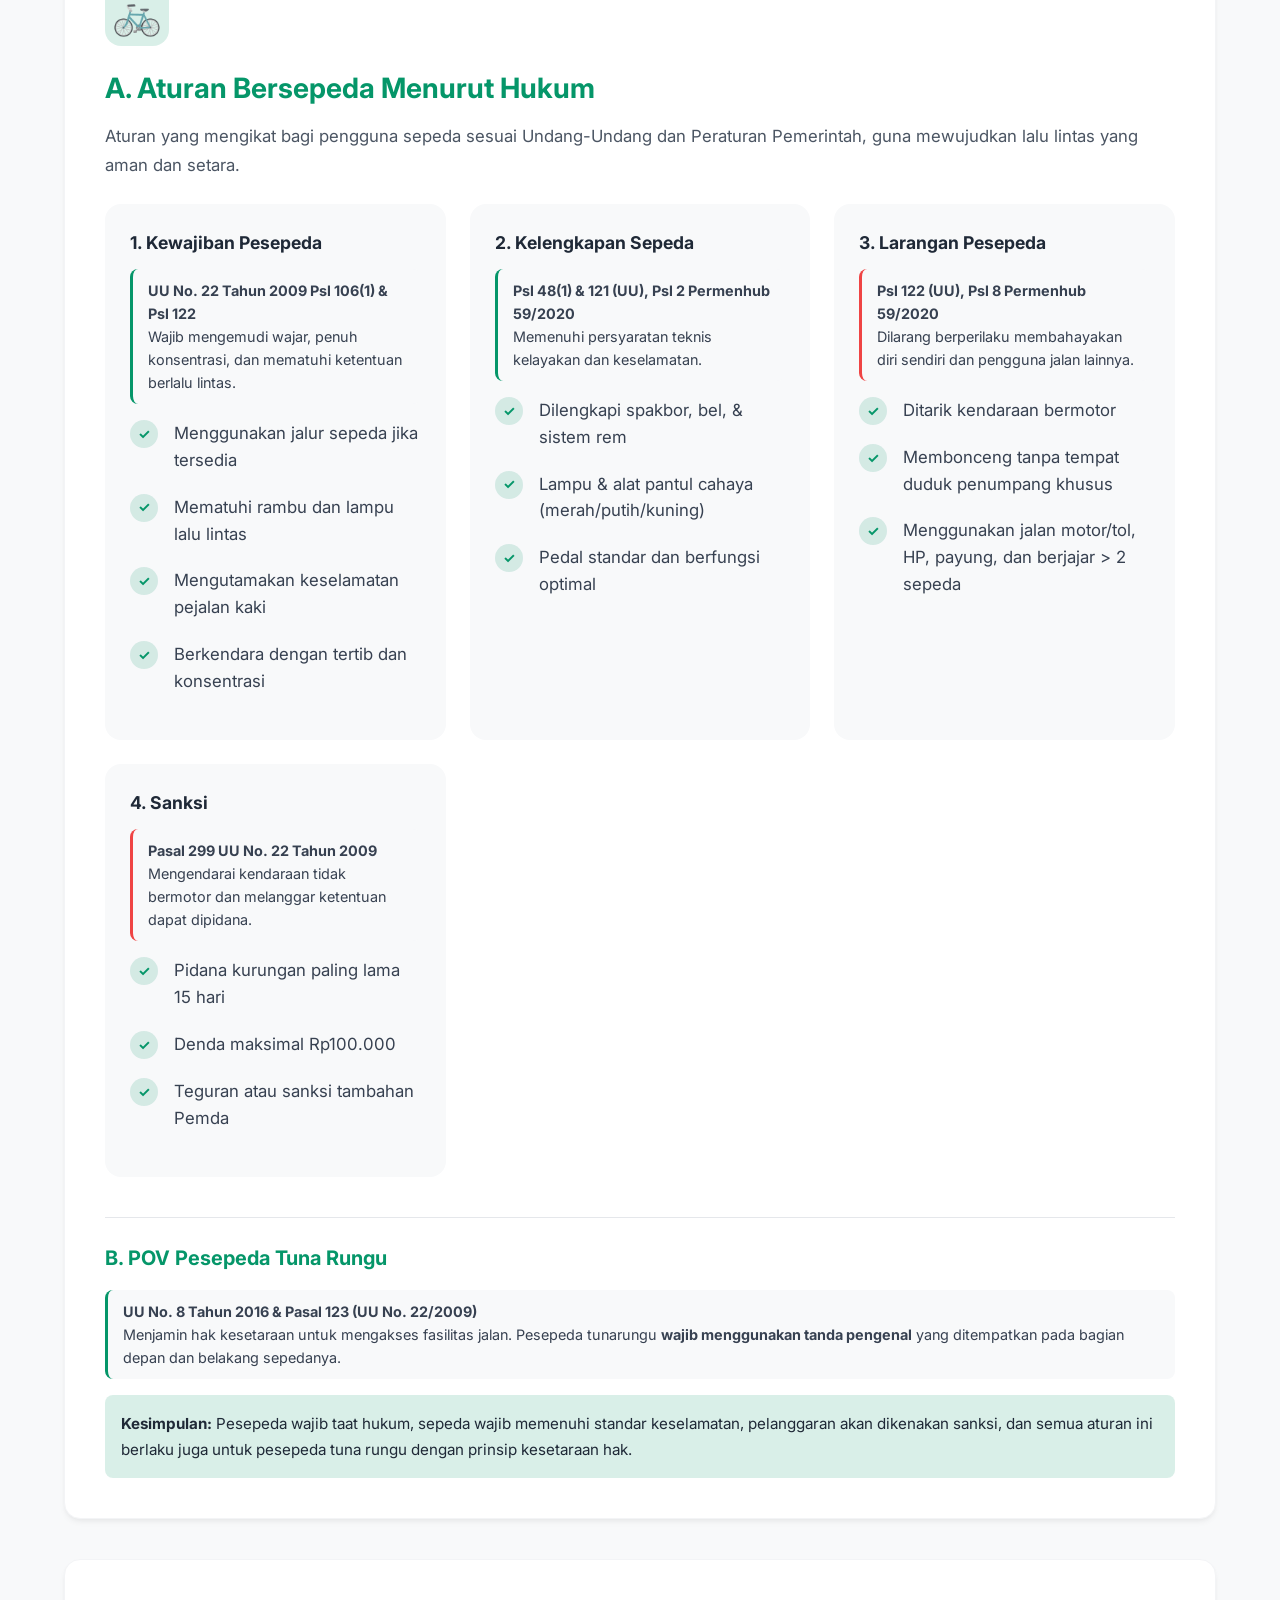
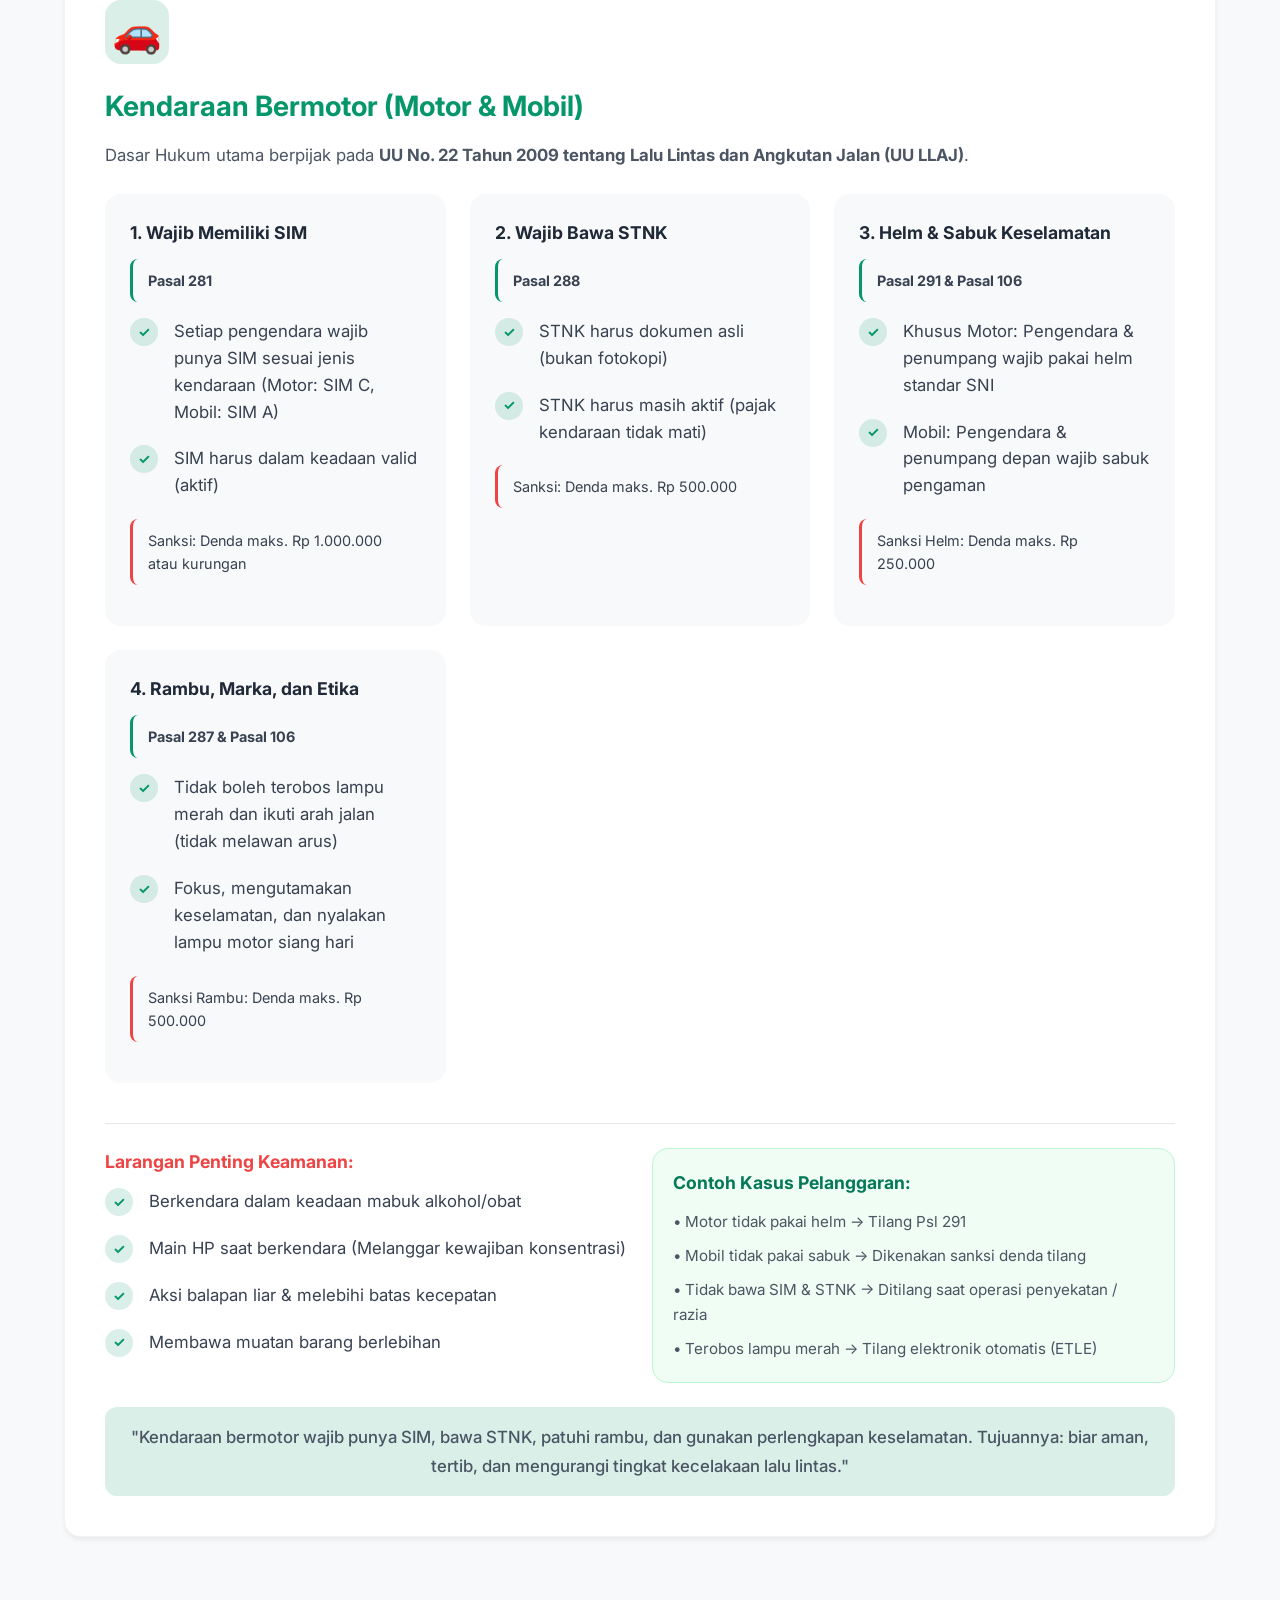
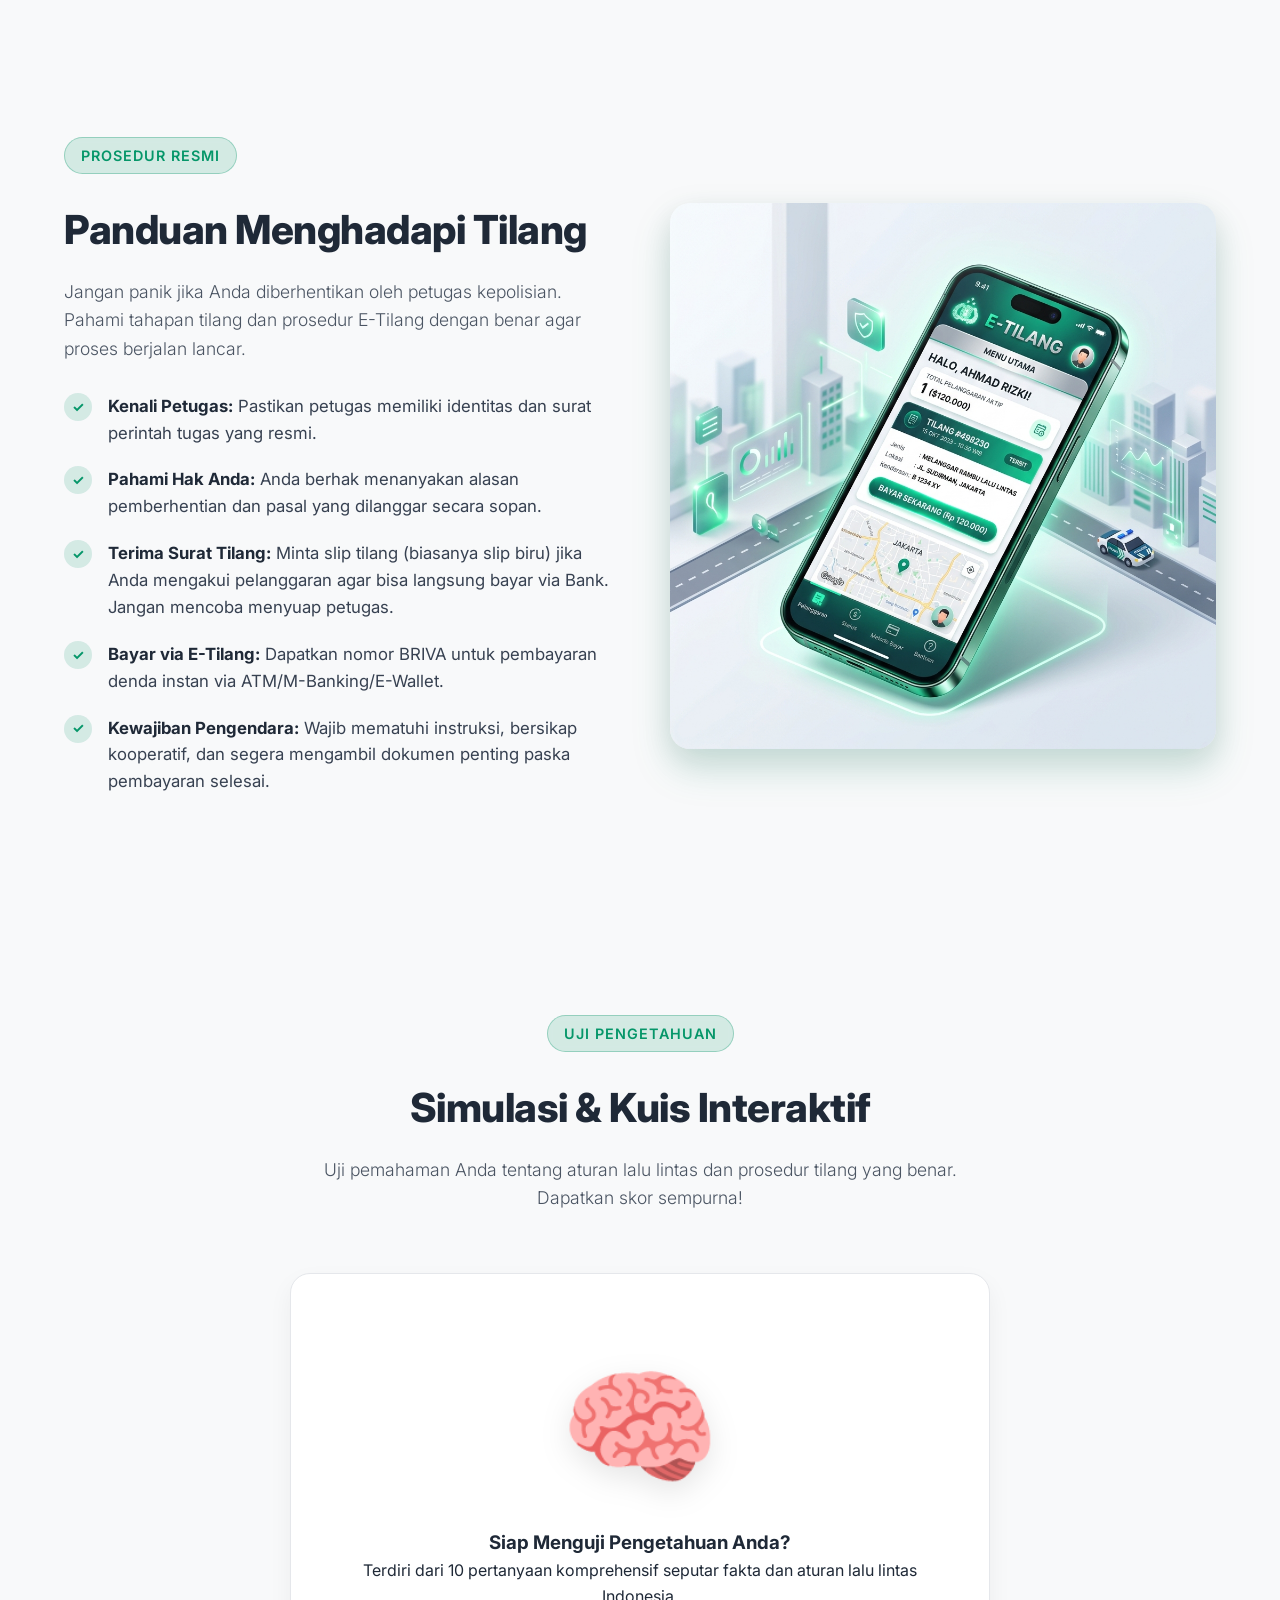
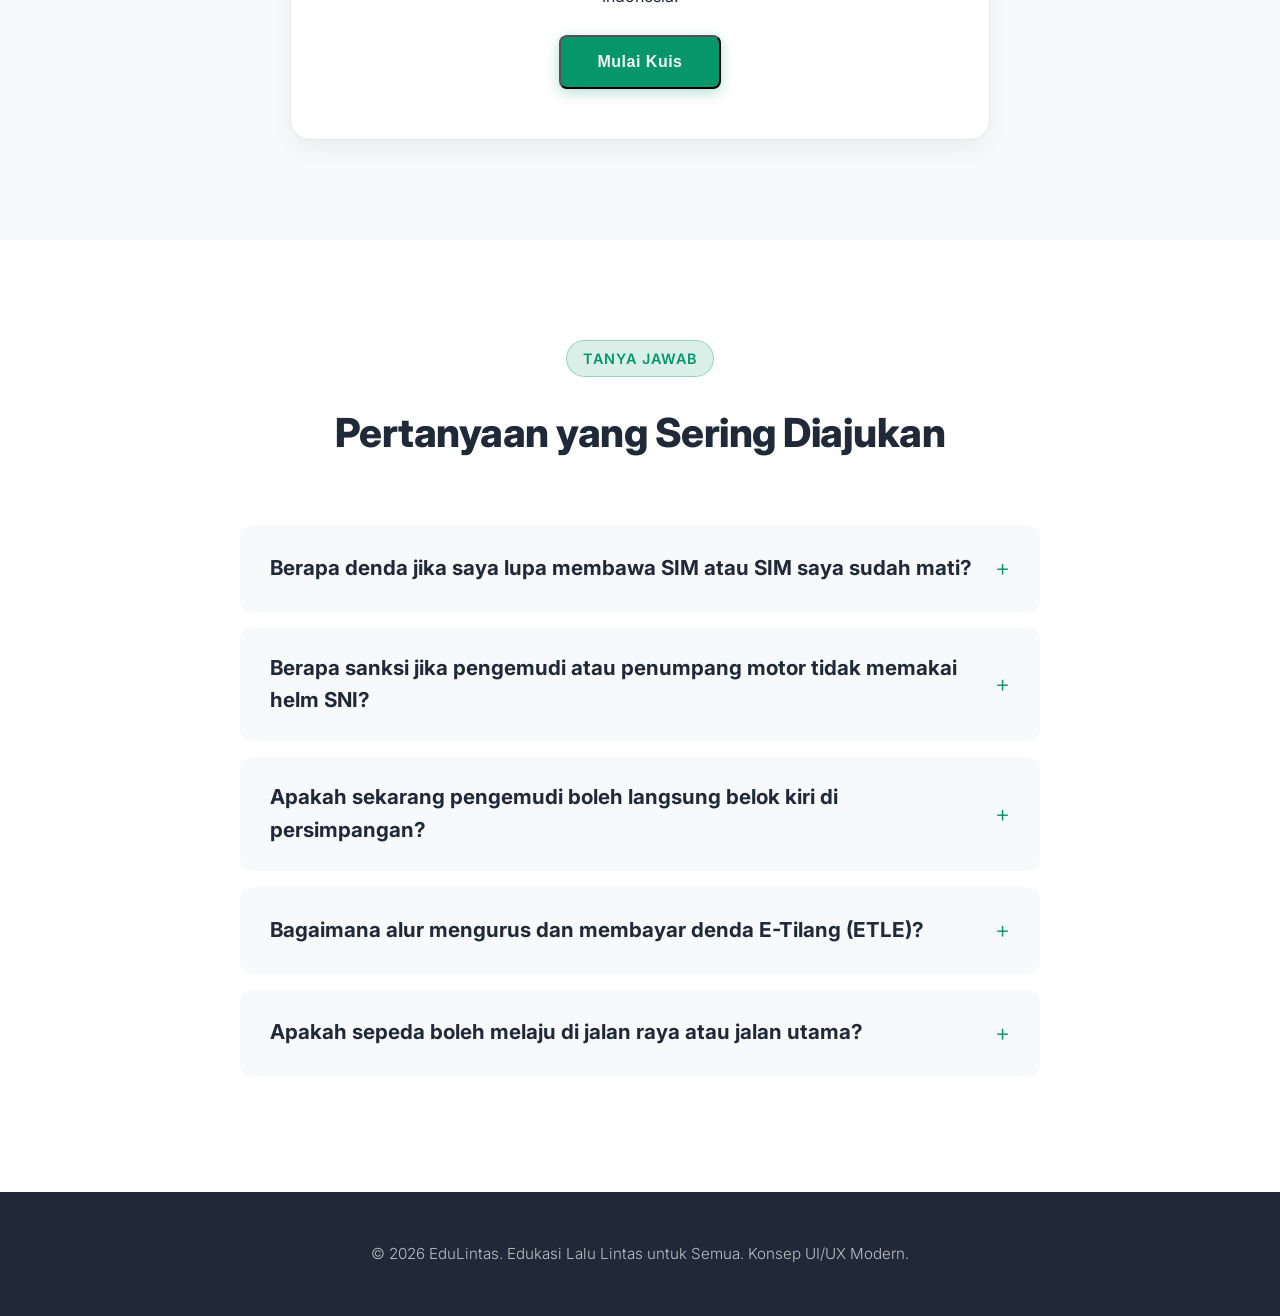
==== commit 6ed17a4a: "fix og image path" ====
--- a/index.html
+++ b/index.html
@@ -4,13 +4,21 @@
     <meta charset="UTF-8">
     <meta name="viewport" content="width=device-width, initial-scale=1.0">
     <title>EduLintas - Edukasi Lalu Lintas untuk Semua</title>
+
     <link rel="preconnect" href="https://fonts.googleapis.com">
     <link rel="preconnect" href="https://fonts.gstatic.com" crossorigin>
     <link href="https://fonts.googleapis.com/css2?family=Inter:wght@300;400;600;700;800&display=swap" rel="stylesheet">
     <link rel="stylesheet" href="css/styles.css">
-    
-    <!-- SEO Best Practices applied -->
-    <meta name="description" content="EduLintas: Platform panduan lengkap edukasi dan keselamatan lalu lintas. Pelajari aturan lalu lintas, kenali sanksi, dan wujudkan jalan raya yang lebih aman.">
+
+    <!-- SEO -->
+    <meta name="description" content="EduLintas: Platform panduan lengkap edukasi dan keselamatan lalu lintas.">
+
+    <!-- 🔥 WA / Social Preview -->
+    <meta property="og:title" content="EduLintas - Edukasi Lalu Lintas">
+    <meta property="og:description" content="Pelajari aturan lalu lintas dan keselamatan berkendara dengan EduLintas.">
+    <meta property="og:image" content="https://edulintas.vercel.app/assets/img/preview.png">
+    <meta property="og:url" content="https://edulintas.vercel.app/">
+    <meta property="og:type" content="website">
 </head>
 <body>
     <header class="hero" id="home">
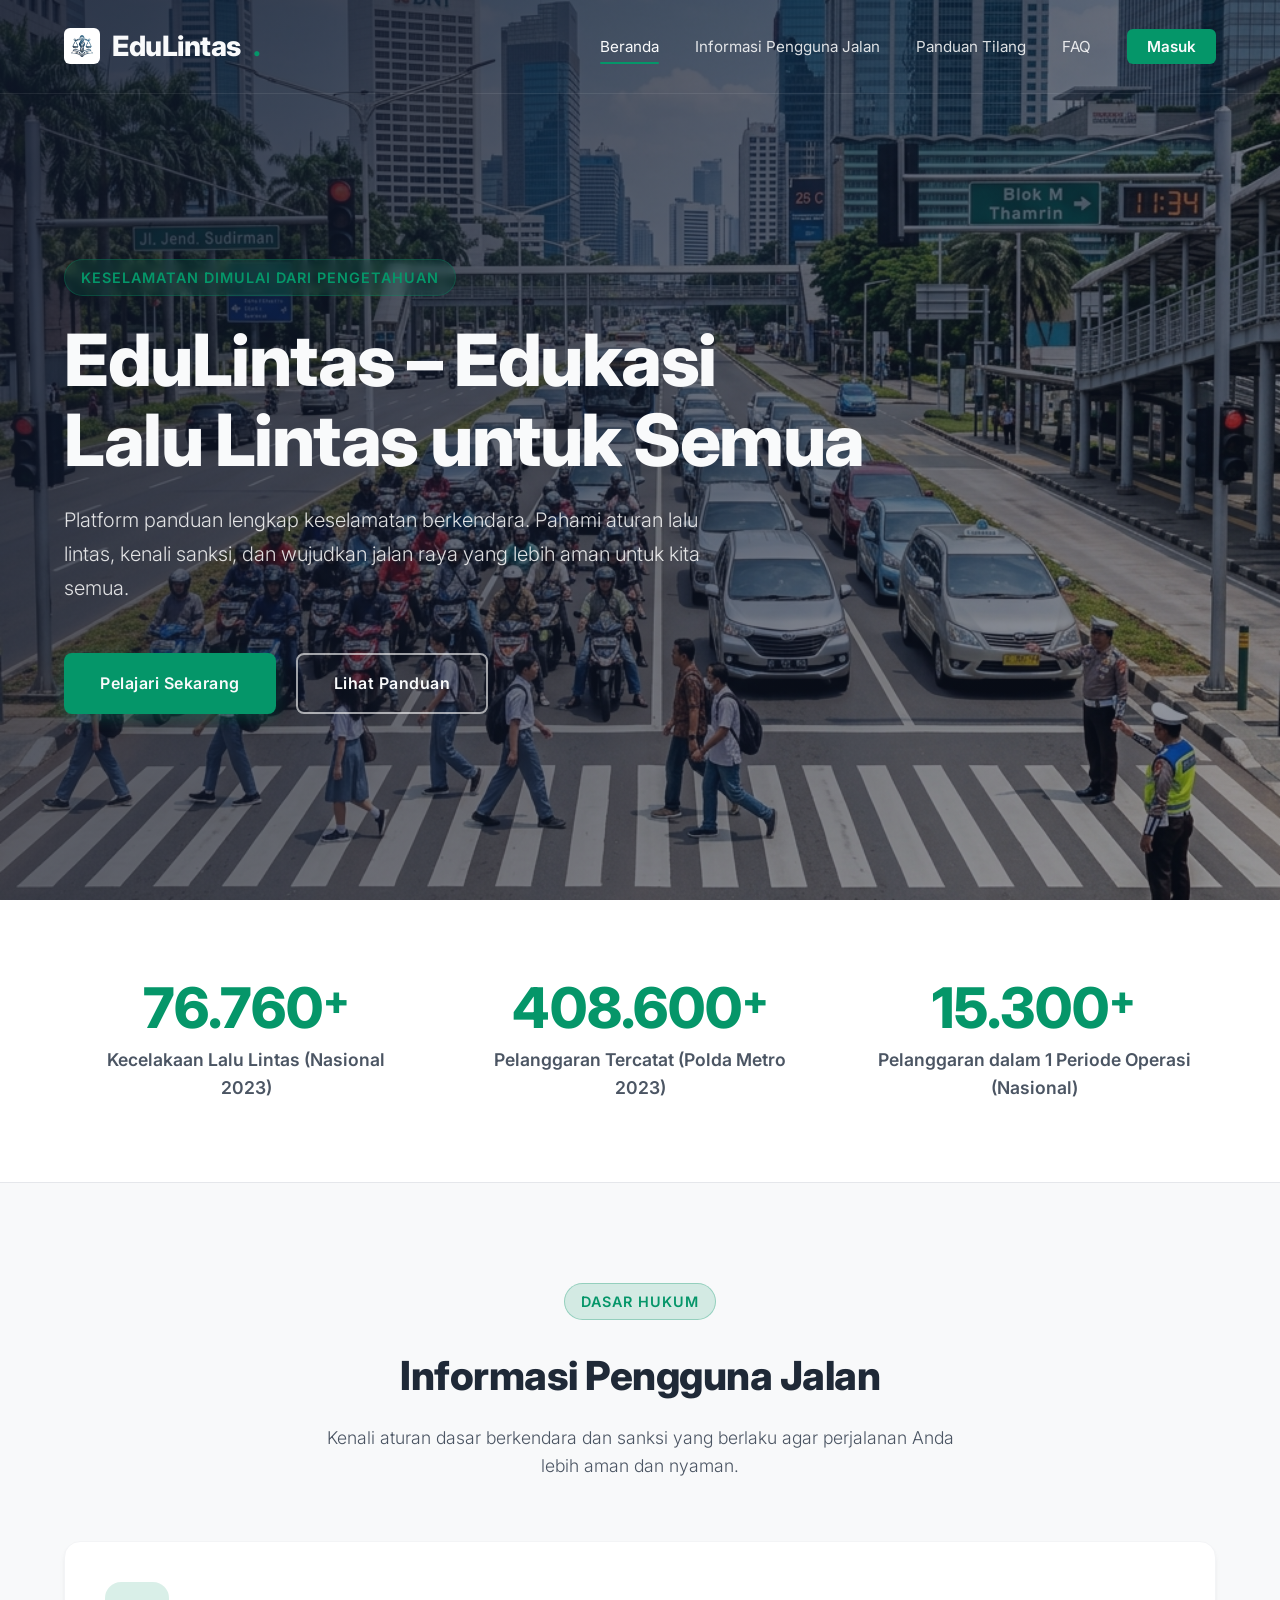
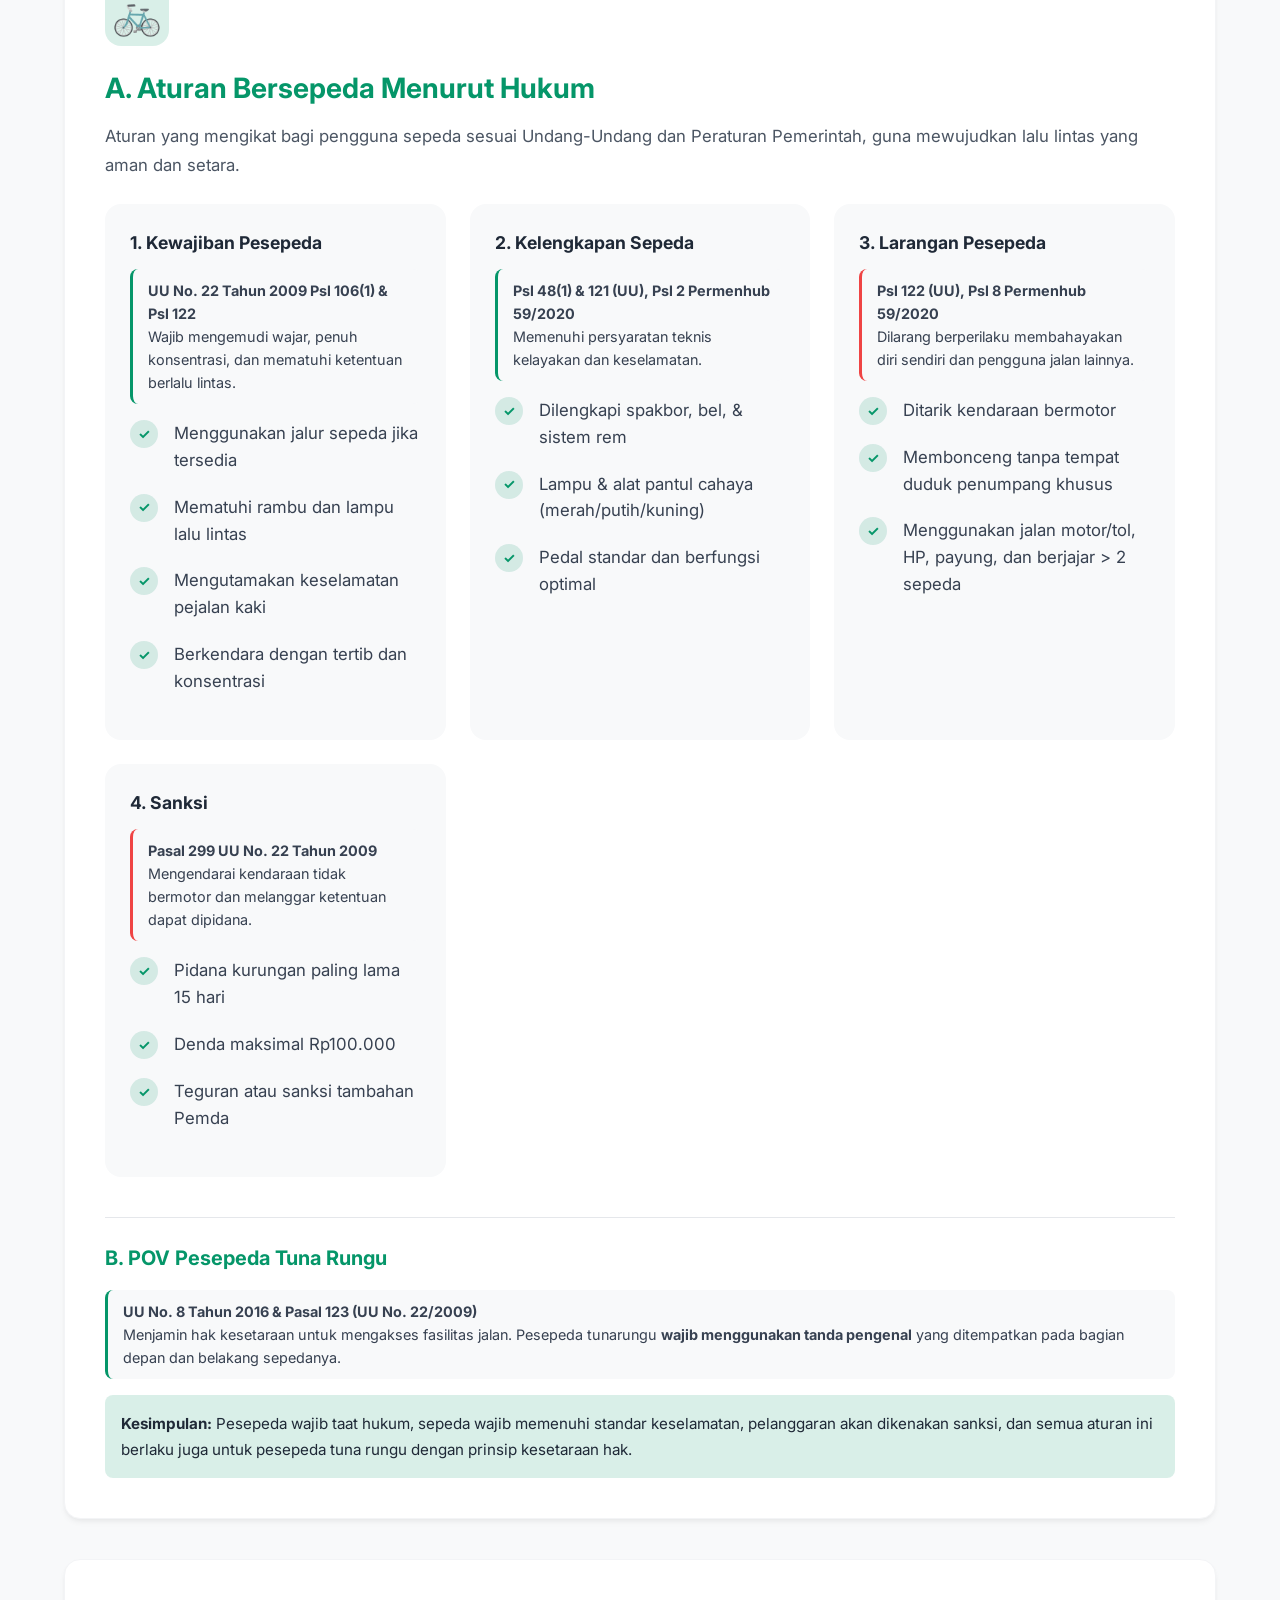
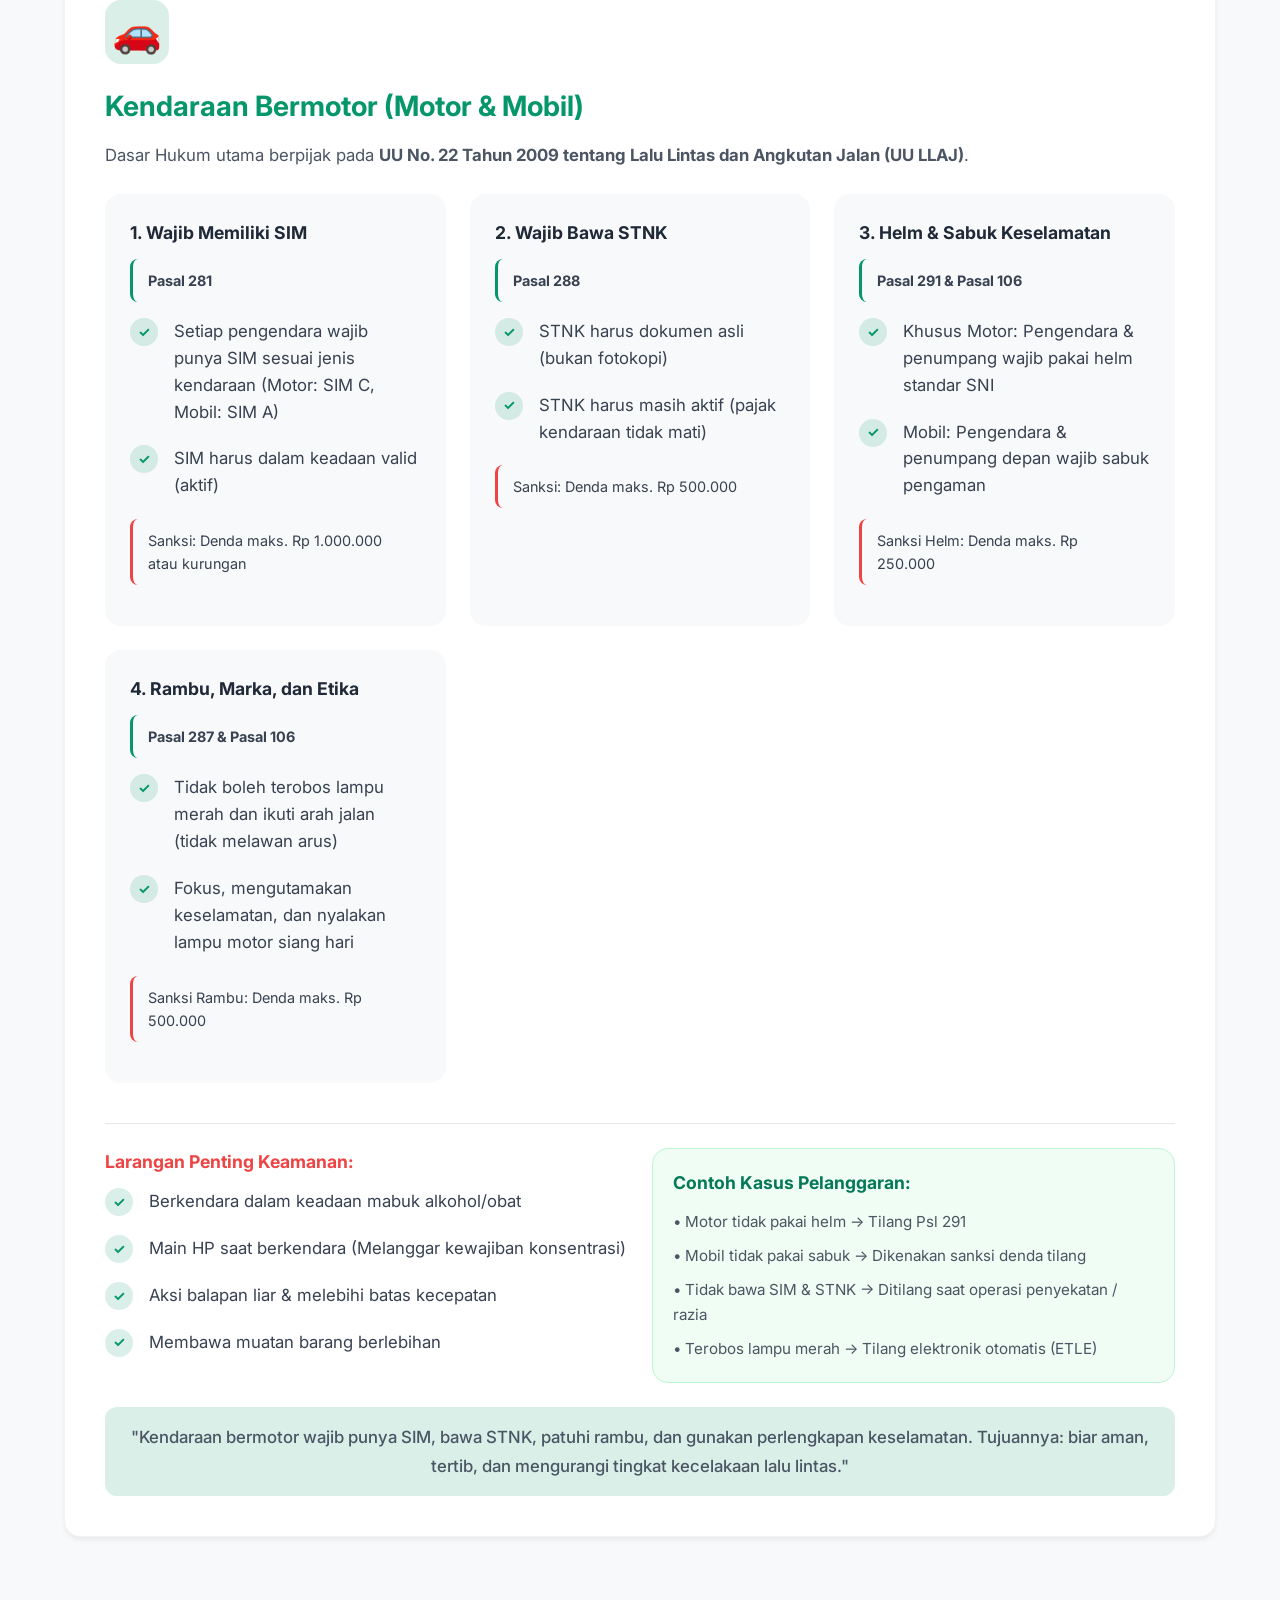
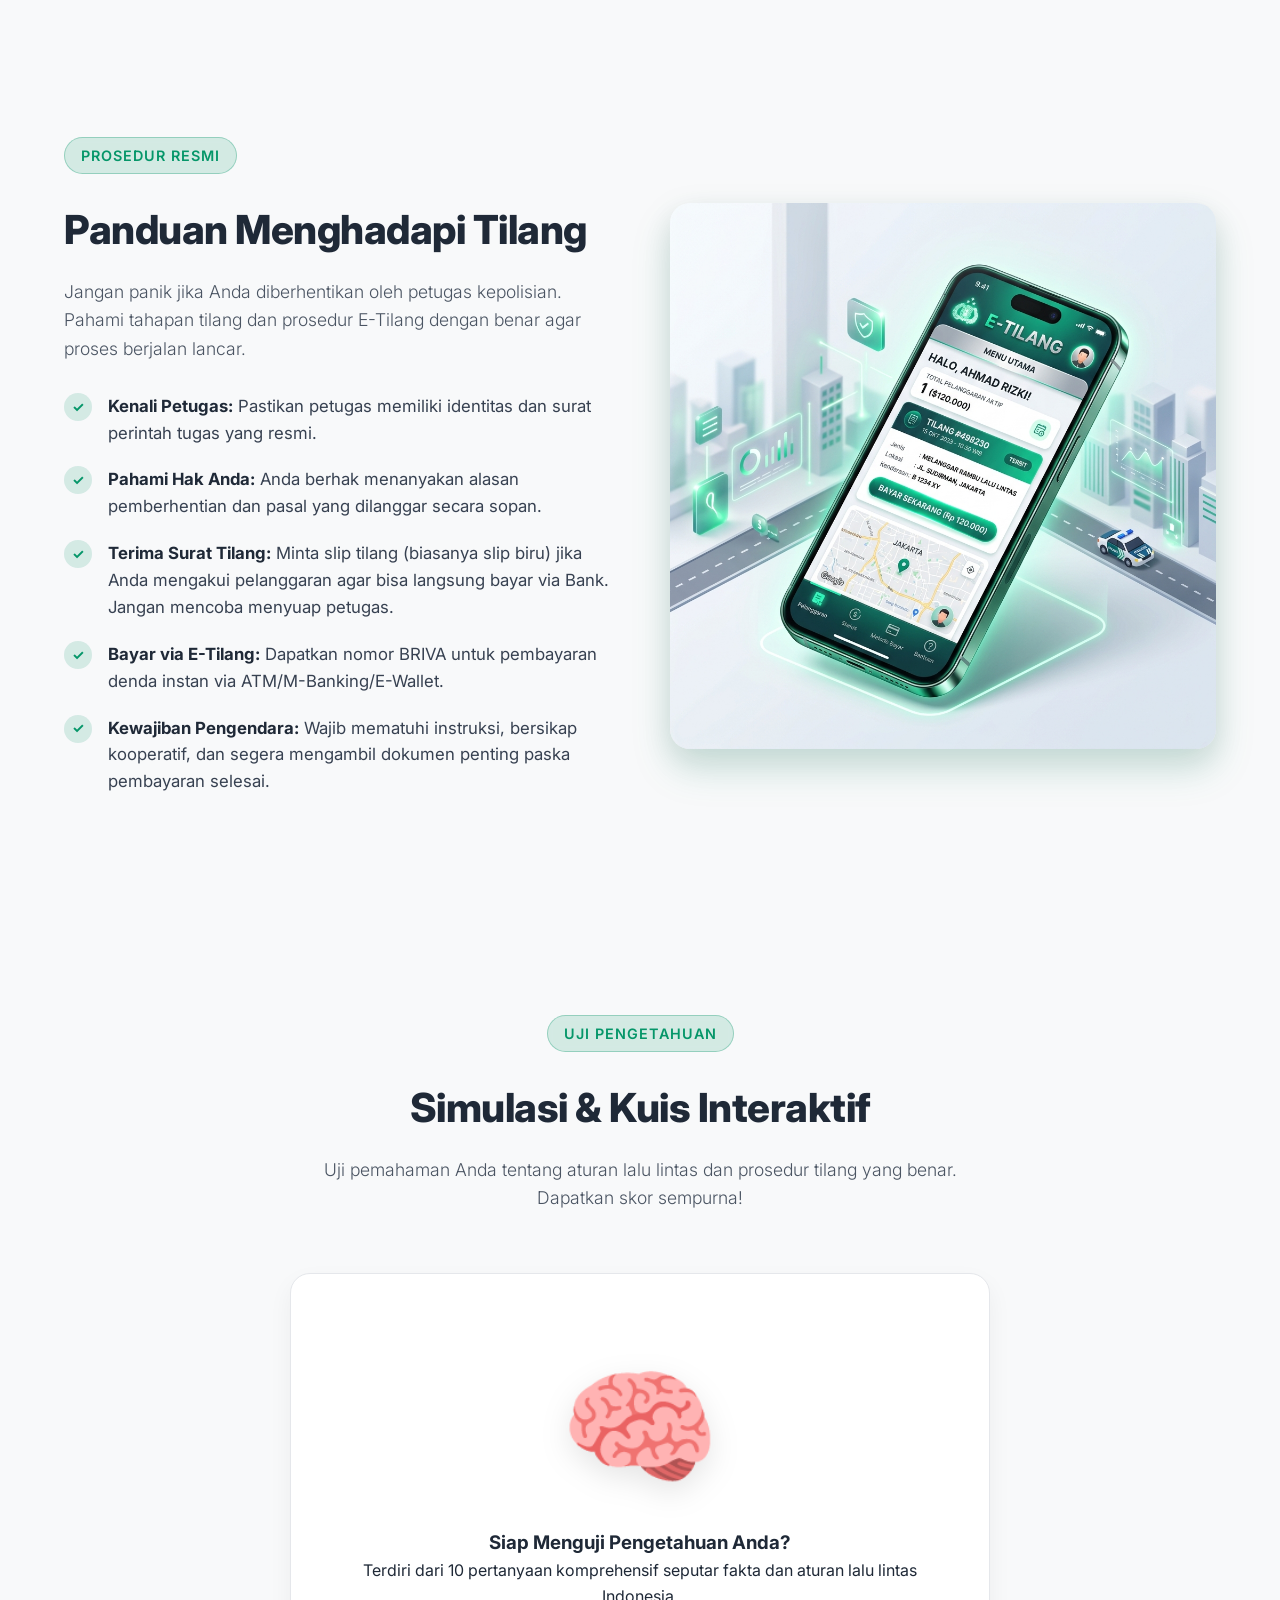
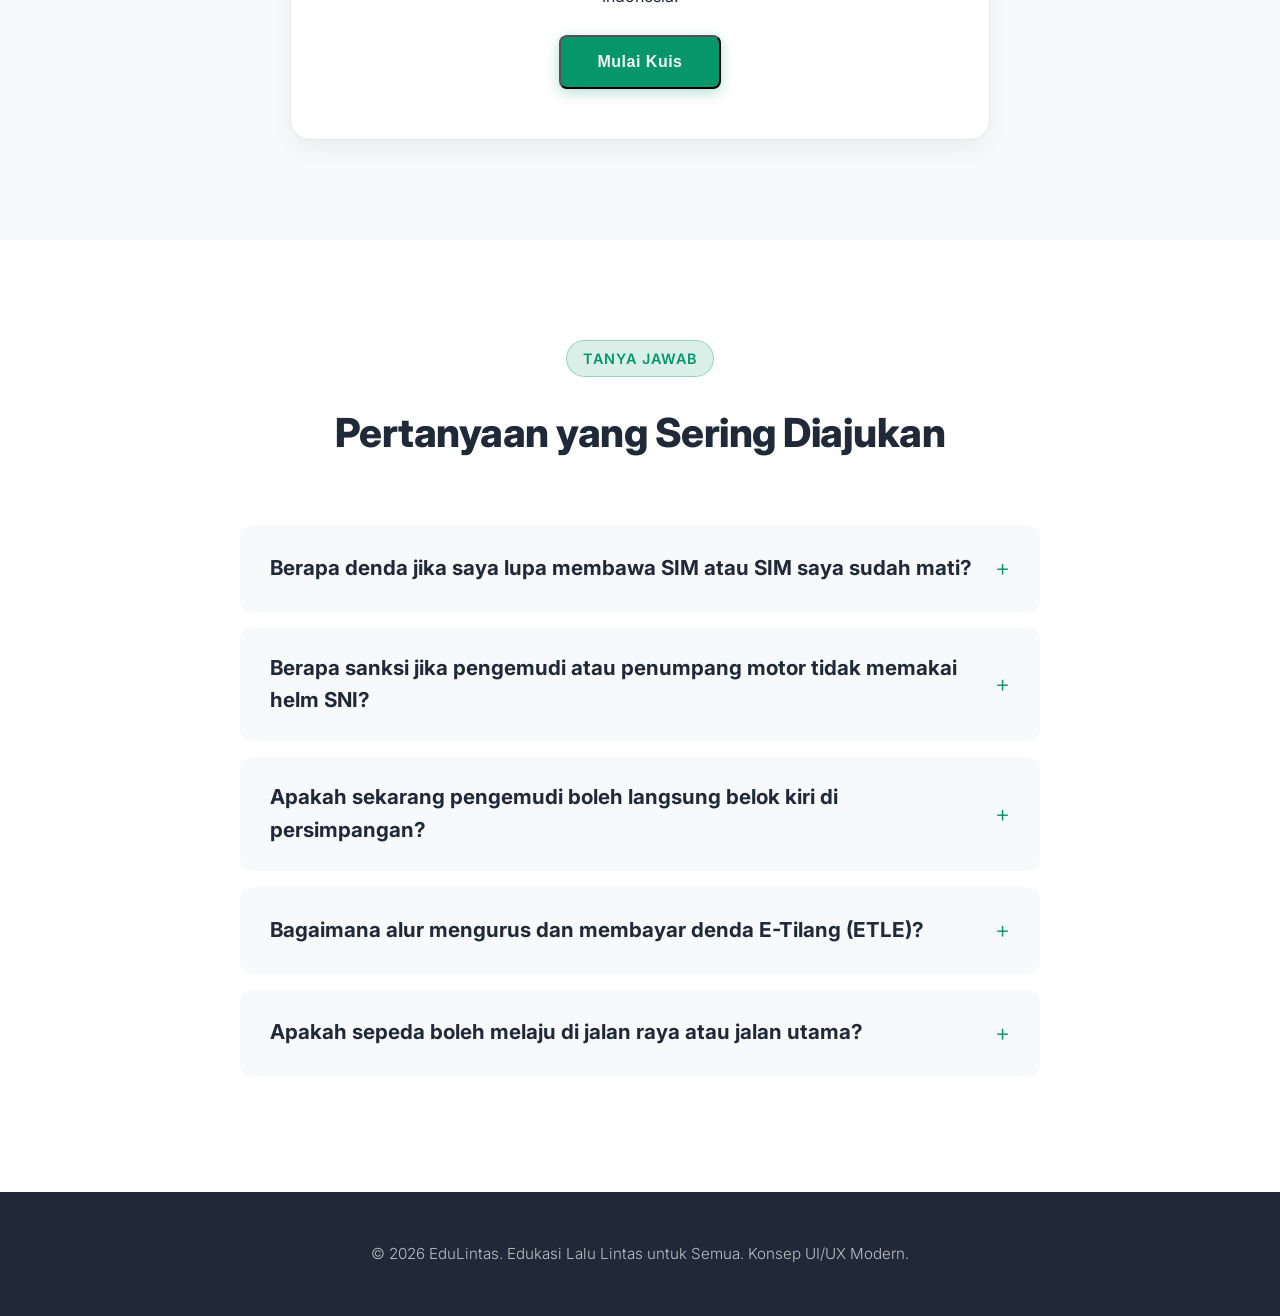
==== commit cf071e21: "update fitur baru" ====
--- a/index.html
+++ b/index.html
@@ -34,6 +34,7 @@
                     <li><a href="#materi">Informasi Pengguna Jalan</a></li>
                     <li><a href="#panduan">Panduan Tilang</a></li>
                     <li><a href="#faq">FAQ</a></li>
+                    <li id="navAuthContainer"><button class="btn-login-nav" id="btnShowLogin">Masuk</button></li>
                 </ul>
                 <div class="hamburger" id="mobileMenuBtn">
                     <div class="line"></div>
@@ -66,15 +67,15 @@
             <div class="container">
                 <div class="stats-grid">
                     <div class="stat-card">
-                        <h3 class="stat-number counter" data-target="152000">0</h3>
+                        <h3 class="stat-number counter" data-target="152000" id="statKecelakaan">0</h3>
                         <p class="stat-label">Kecelakaan Lalu Lintas (Nasional 2023)</p>
                     </div>
                     <div class="stat-card">
-                        <h3 class="stat-number counter" data-target="817069">0</h3>
+                        <h3 class="stat-number counter" data-target="817069" id="statPelanggaran">0</h3>
                         <p class="stat-label">Pelanggaran Tercatat (Polda Metro 2023)</p>
                     </div>
                     <div class="stat-card">
-                        <h3 class="stat-number counter" data-target="30468">0</h3>
+                        <h3 class="stat-number counter" data-target="30468" id="statOperasi">0</h3>
                         <p class="stat-label">Pelanggaran dalam 1 Periode Operasi (Nasional)</p>
                     </div>
                 </div>
@@ -315,6 +316,33 @@
                         <button class="btn btn-outline" id="btnRestartQuiz">Coba Lagi</button>
                     </div>
                 </div>
+
+                <!-- Dashboard Pengendara (Hanya muncul jika Pengendara login) -->
+                <div class="dashboard-pengendara" id="dashboardPengendara" style="display: none; max-width: 700px; margin: 30px auto 0 auto;">
+                    <div class="card" style="text-align: left; background: linear-gradient(135deg, #ffffff 0%, #f0fdf4 100%); padding: 30px;">
+                        <h3 style="color: var(--primary-color); display: flex; align-items: center; gap: 10px; font-size: 1.3rem; margin-bottom: 8px;">
+                            🛡️ Dashboard Pengendara: <span id="userDashboardName">Budi Santoso</span>
+                        </h3>
+                        <p style="margin-bottom: 20px; color: #4B5563; font-size: 0.95rem;">Selamat datang di dashboard pelopor keselamatan berkendara Anda.</p>
+                        
+                        <div class="grid" style="grid-template-columns: repeat(auto-fit, minmax(220px, 1fr)); gap: 20px;">
+                            <div class="sub-card" style="background: #ffffff; padding: 20px; border-radius: 12px; box-shadow: 0 4px 10px rgba(0,0,0,0.03); display: flex; align-items: center; gap: 15px;">
+                                <div style="font-size: 2.2rem;">📊</div>
+                                <div>
+                                    <h4 style="font-size: 0.85rem; color: #6b7280; font-weight: 500; margin-bottom: 4px;">Skor Kuis Terakhir</h4>
+                                    <p style="font-size: 1.4rem; font-weight: 700; color: var(--text-dark);" id="userLastScore">-</p>
+                                </div>
+                            </div>
+                            <div class="sub-card" style="background: #ffffff; padding: 20px; border-radius: 12px; box-shadow: 0 4px 10px rgba(0,0,0,0.03); display: flex; align-items: center; gap: 15px;">
+                                <div style="font-size: 2.2rem;">🏅</div>
+                                <div>
+                                    <h4 style="font-size: 0.85rem; color: #6b7280; font-weight: 500; margin-bottom: 4px;">Status Kelayakan</h4>
+                                    <p style="font-size: 1rem; font-weight: 700; color: #b45309;" id="userSafetyStatus">Belum Mengikuti Kuis</p>
+                                </div>
+                            </div>
+                        </div>
+                    </div>
+                </div>
             </div>
         </section>
 
@@ -374,6 +402,8 @@
                 </div>
             </div>
         </section>
+
+        <!-- Admin Dashboard Section dipindahkan ke halaman admin.html terdedikasi -->
     </main>
 
     <!-- FOOTER -->
@@ -383,6 +413,40 @@
         </div>
     </footer>
 
+    <!-- MODAL LOGIN MODERN -->
+    <div class="modal-overlay" id="loginModal">
+        <div class="modal-card">
+            <div class="modal-close" id="btnCloseLogin">&times;</div>
+            <div class="modal-header">
+                <span class="modal-logo">EduLintas<span>.</span></span>
+                <h3>Selamat Datang Kembali</h3>
+                <p>Silakan masuk untuk mengakses fitur kuis terintegrasi dan panel kontrol Anda.</p>
+            </div>
+            
+            <form id="formLogin" style="display: flex; flex-direction: column; gap: 16px;">
+                <div style="display: flex; flex-direction: column; gap: 6px;">
+                    <label for="loginUsername" style="font-weight: 600; font-size: 0.9rem; text-align: left; display: block; width: 100%;">Nama Pengguna (Username):</label>
+                    <input type="text" id="loginUsername" placeholder="Ketik 'admin' atau 'pengendara'" required class="admin-input">
+                </div>
+                <div style="display: flex; flex-direction: column; gap: 6px;">
+                    <label for="loginPassword" style="font-weight: 600; font-size: 0.9rem; text-align: left; display: block; width: 100%;">Kata Sandi (Password):</label>
+                    <input type="password" id="loginPassword" placeholder="Ketik 'admin123' atau 'user123'" required class="admin-input">
+                </div>
+                <div id="loginErrorMessage" style="color: #dc2626; font-size: 0.85rem; font-weight: 600; display: none; text-align: left; width: 100%;">Username atau password salah!</div>
+                
+                <button type="submit" class="btn btn-primary" style="padding: 14px; font-size: 1rem; width: 100%; margin-top: 8px;">Masuk Sekarang</button>
+            </form>
+
+            <div class="modal-tips">
+                <strong style="display: block; margin-bottom: 6px; color: #4B5563;">💡 Akun Uji Coba (Demo):</strong>
+                <ul style="padding-left: 16px; list-style-type: disc;">
+                    <li><strong>Admin:</strong> admin / admin123 (Akan diarahkan ke Portal Admin)</li>
+                    <li><strong>Pengendara:</strong> pengendara / user123</li>
+                </ul>
+            </div>
+        </div>
+    </div>
+
     <script src="js/script.js"></script>
 </body>
 </html>
--- a/css/styles.css
+++ b/css/styles.css
@@ -830,4 +830,412 @@
     .accordion-content {
         font-size: 0.95rem;
     }
+}
+
+/* ==========================================================================
+   NEW WORK: DYNAMIC MULTI-ROLE LOGIN, MODAL & ADMIN STYLING
+   ========================================================================== */
+
+/* Navbar Login Button */
+.btn-login-nav {
+    background-color: var(--primary-color);
+    color: var(--text-light);
+    border: none;
+    padding: 8px 20px;
+    border-radius: 6px;
+    font-weight: 600;
+    cursor: pointer;
+    transition: var(--transition);
+    font-size: 0.95rem;
+    font-family: var(--font-main);
+}
+
+.btn-login-nav:hover {
+    background-color: var(--primary-hover);
+    transform: translateY(-2px);
+    box-shadow: 0 4px 10px rgba(5, 150, 105, 0.2);
+}
+
+/* User Profile Badge on Navbar */
+.nav-user-badge {
+    display: inline-flex;
+    align-items: center;
+    gap: 8px;
+    background: rgba(255, 255, 255, 0.08);
+    border: 1px solid rgba(255, 255, 255, 0.15);
+    padding: 8px 18px;
+    border-radius: 30px;
+    color: var(--text-light);
+    font-weight: 600;
+    cursor: pointer;
+    position: relative;
+    font-size: 0.9rem;
+    transition: var(--transition);
+    user-select: none;
+}
+
+.nav-user-badge:hover {
+    background: rgba(255, 255, 255, 0.15);
+    border-color: var(--primary-color);
+}
+
+.nav-user-badge::after {
+    content: '▼';
+    font-size: 0.7rem;
+    color: var(--primary-color);
+    margin-left: 4px;
+    transition: transform 0.3s ease;
+}
+
+.nav-user-badge.active::after {
+    transform: rotate(180deg);
+}
+
+.nav-user-dropdown {
+    position: absolute;
+    top: calc(100% + 12px);
+    right: 0;
+    background: #111827;
+    border: 1px solid rgba(255, 255, 255, 0.1);
+    border-radius: 12px;
+    padding: 8px 0;
+    min-width: 170px;
+    box-shadow: 0 10px 30px rgba(0,0,0,0.5);
+    display: none;
+    z-index: 1000;
+    animation: fadeIn 0.2s ease forwards;
+}
+
+.nav-user-dropdown.active {
+    display: block;
+}
+
+.nav-user-dropdown-item {
+    padding: 10px 20px;
+    color: rgba(255, 255, 255, 0.85);
+    font-size: 0.9rem;
+    text-align: left;
+    cursor: pointer;
+    transition: var(--transition);
+    font-weight: 500;
+}
+
+.nav-user-dropdown-item:hover {
+    background: var(--primary-color);
+    color: var(--text-light);
+}
+
+.nav-user-dropdown-item.logout-item {
+    border-top: 1px solid rgba(255, 255, 255, 0.08);
+    color: #f87171;
+}
+
+.nav-user-dropdown-item.logout-item:hover {
+    background: #dc2626;
+    color: var(--text-light);
+}
+
+/* Modal Login Window Styles */
+.modal-overlay {
+    position: fixed;
+    top: 0;
+    left: 0;
+    width: 100vw;
+    height: 100vh;
+    background: rgba(15, 23, 42, 0.7);
+    backdrop-filter: blur(10px);
+    display: none;
+    align-items: center;
+    justify-content: center;
+    z-index: 9999;
+    opacity: 0;
+    transition: opacity 0.3s cubic-bezier(0.25, 0.8, 0.25, 1);
+}
+
+.modal-overlay.active {
+    display: flex;
+    opacity: 1;
+}
+
+.modal-card {
+    background: #ffffff;
+    border-radius: 24px;
+    padding: 40px;
+    width: 90%;
+    max-width: 460px;
+    box-shadow: 0 25px 60px -12px rgba(0, 0, 0, 0.3);
+    border: 1px solid rgba(229, 231, 235, 0.5);
+    position: relative;
+    transform: translateY(-35px);
+    transition: transform 0.3s cubic-bezier(0.25, 0.8, 0.25, 1);
+}
+
+.modal-overlay.active .modal-card {
+    transform: translateY(0);
+}
+
+.modal-close {
+    position: absolute;
+    top: 24px;
+    right: 28px;
+    font-size: 2rem;
+    font-weight: 300;
+    cursor: pointer;
+    color: #9ca3af;
+    transition: var(--transition);
+    line-height: 1;
+}
+
+.modal-close:hover {
+    color: var(--text-dark);
+}
+
+.modal-logo {
+    font-size: 2.2rem;
+    font-weight: 800;
+    color: var(--text-dark);
+    margin-bottom: 12px;
+    display: inline-block;
+    letter-spacing: -0.5px;
+}
+
+.modal-logo span {
+    color: var(--primary-color);
+}
+
+.modal-header h3 {
+    font-size: 1.45rem;
+    font-weight: 800;
+    color: var(--text-dark);
+    margin-bottom: 8px;
+    letter-spacing: -0.3px;
+}
+
+.modal-header p {
+    font-size: 0.95rem;
+    color: #4b5563;
+    margin-bottom: 24px;
+    line-height: 1.6;
+    font-weight: 300;
+}
+
+.modal-tips {
+    margin-top: 28px;
+    background: #f9fafb;
+    padding: 18px;
+    border-radius: 14px;
+    font-size: 0.85rem;
+    color: #4b5563;
+    text-align: left;
+    border-left: 4px solid var(--primary-color);
+    border-top: 1px solid #f3f4f6;
+    border-bottom: 1px solid #f3f4f6;
+    border-right: 1px solid #f3f4f6;
+}
+
+/* Admin Input Styles */
+.admin-input {
+    width: 100%;
+    padding: 12px 18px;
+    border: 2px solid #e5e7eb;
+    border-radius: 12px;
+    font-family: var(--font-main);
+    font-size: 0.95rem;
+    color: var(--text-dark);
+    outline: none;
+    transition: var(--transition);
+    background-color: #f9fafb;
+}
+
+.admin-input:focus {
+    border-color: var(--primary-color);
+    background-color: #ffffff;
+    box-shadow: 0 0 0 4px var(--primary-light);
+}
+
+/* Admin Question Cards Scrollable List */
+.admin-question-card {
+    background: #ffffff;
+    border: 1px solid #e5e7eb;
+    border-radius: 16px;
+    padding: 24px;
+    transition: var(--transition);
+    position: relative;
+    box-shadow: 0 4px 6px -1px rgba(0,0,0,0.01);
+}
+
+.admin-question-card:hover {
+    border-color: var(--primary-light);
+    box-shadow: 0 8px 16px -4px rgba(0, 0, 0, 0.04);
+}
+
+.admin-question-card h4 {
+    font-size: 1.05rem;
+    font-weight: 700;
+    color: var(--text-dark);
+    margin-bottom: 14px;
+    padding-right: 36px;
+    line-height: 1.5;
+}
+
+.admin-question-options {
+    display: grid;
+    grid-template-columns: 1fr;
+    gap: 8px;
+    margin-bottom: 14px;
+}
+
+@media (min-width: 576px) {
+    .admin-question-options {
+        grid-template-columns: 1fr 1fr;
+    }
+}
+
+.admin-question-opt {
+    font-size: 0.88rem;
+    padding: 8px 12px;
+    background: #f9fafb;
+    border: 1px solid #e5e7eb;
+    border-radius: 8px;
+    color: #4b5563;
+}
+
+.admin-question-opt.is-correct {
+    background: #d1fae5;
+    border-color: #34d399;
+    color: #065f46;
+    font-weight: 600;
+}
+
+.admin-question-explanation {
+    font-size: 0.88rem;
+    color: #6b7280;
+    border-top: 1px dashed #e5e7eb;
+    padding-top: 12px;
+    margin-top: 12px;
+    line-height: 1.5;
+}
+
+.admin-question-delete {
+    position: absolute;
+    top: 24px;
+    right: 24px;
+    color: #ef4444;
+    cursor: pointer;
+    font-weight: bold;
+    font-size: 1.1rem;
+    transition: var(--transition);
+    width: 28px;
+    height: 28px;
+    display: flex;
+    align-items: center;
+    justify-content: center;
+    border-radius: 50%;
+    background: #fee2e2;
+}
+
+.admin-question-delete:hover {
+    background: #ef4444;
+    color: #ffffff;
+    transform: scale(1.1);
+}
+
+/* --- Android / Mobile Screen Optimizations --- */
+@media (max-width: 768px) {
+    /* Menu drawer mobile dropdown behavior */
+    .nav-user-badge {
+        flex-direction: column;
+        width: 100%;
+        max-width: 240px;
+        border-radius: 12px;
+        padding: 12px;
+        text-align: center;
+        align-items: center;
+        justify-content: center;
+        background: rgba(255, 255, 255, 0.05);
+        border-color: rgba(255, 255, 255, 0.1);
+    }
+    
+    .nav-user-badge::after {
+        content: ' ▾';
+        display: inline-block;
+    }
+    
+    .nav-user-badge.active::after {
+        transform: rotate(180deg);
+    }
+
+    .nav-user-dropdown {
+        position: static;
+        width: 100%;
+        box-shadow: none;
+        background: rgba(0, 0, 0, 0.2);
+        border: 1px solid rgba(255, 255, 255, 0.05);
+        margin-top: 10px;
+        min-width: unset;
+        border-radius: 8px;
+    }
+    
+    .nav-user-dropdown-item {
+        text-align: center;
+        padding: 12px 20px;
+    }
+
+    /* Modal Mobile Adjustments */
+    .modal-card {
+        padding: 30px 20px;
+        border-radius: 20px;
+        width: 92%;
+    }
+    
+    .modal-logo {
+        font-size: 1.8rem;
+        margin-bottom: 8px;
+    }
+    
+    .modal-header h3 {
+        font-size: 1.25rem;
+    }
+    
+    .modal-header p {
+        font-size: 0.88rem;
+        margin-bottom: 16px;
+        line-height: 1.5;
+    }
+    
+    .modal-tips {
+        margin-top: 20px;
+        padding: 14px;
+        font-size: 0.8rem;
+    }
+
+    /* Admin Panel Mobile Spacing */
+    .admin-grid {
+        gap: 24px !important;
+    }
+    
+    #dashboardAdmin {
+        padding: 60px 0;
+    }
+    
+    #dashboardAdmin .card {
+        padding: 24px 20px !important;
+    }
+    
+    .admin-question-card {
+        padding: 16px;
+    }
+    
+    .admin-question-delete {
+        top: 16px;
+        right: 16px;
+        width: 24px;
+        height: 24px;
+        font-size: 0.95rem;
+    }
+    
+    .admin-question-card h4 {
+        font-size: 0.95rem;
+        padding-right: 28px;
+    }
 }
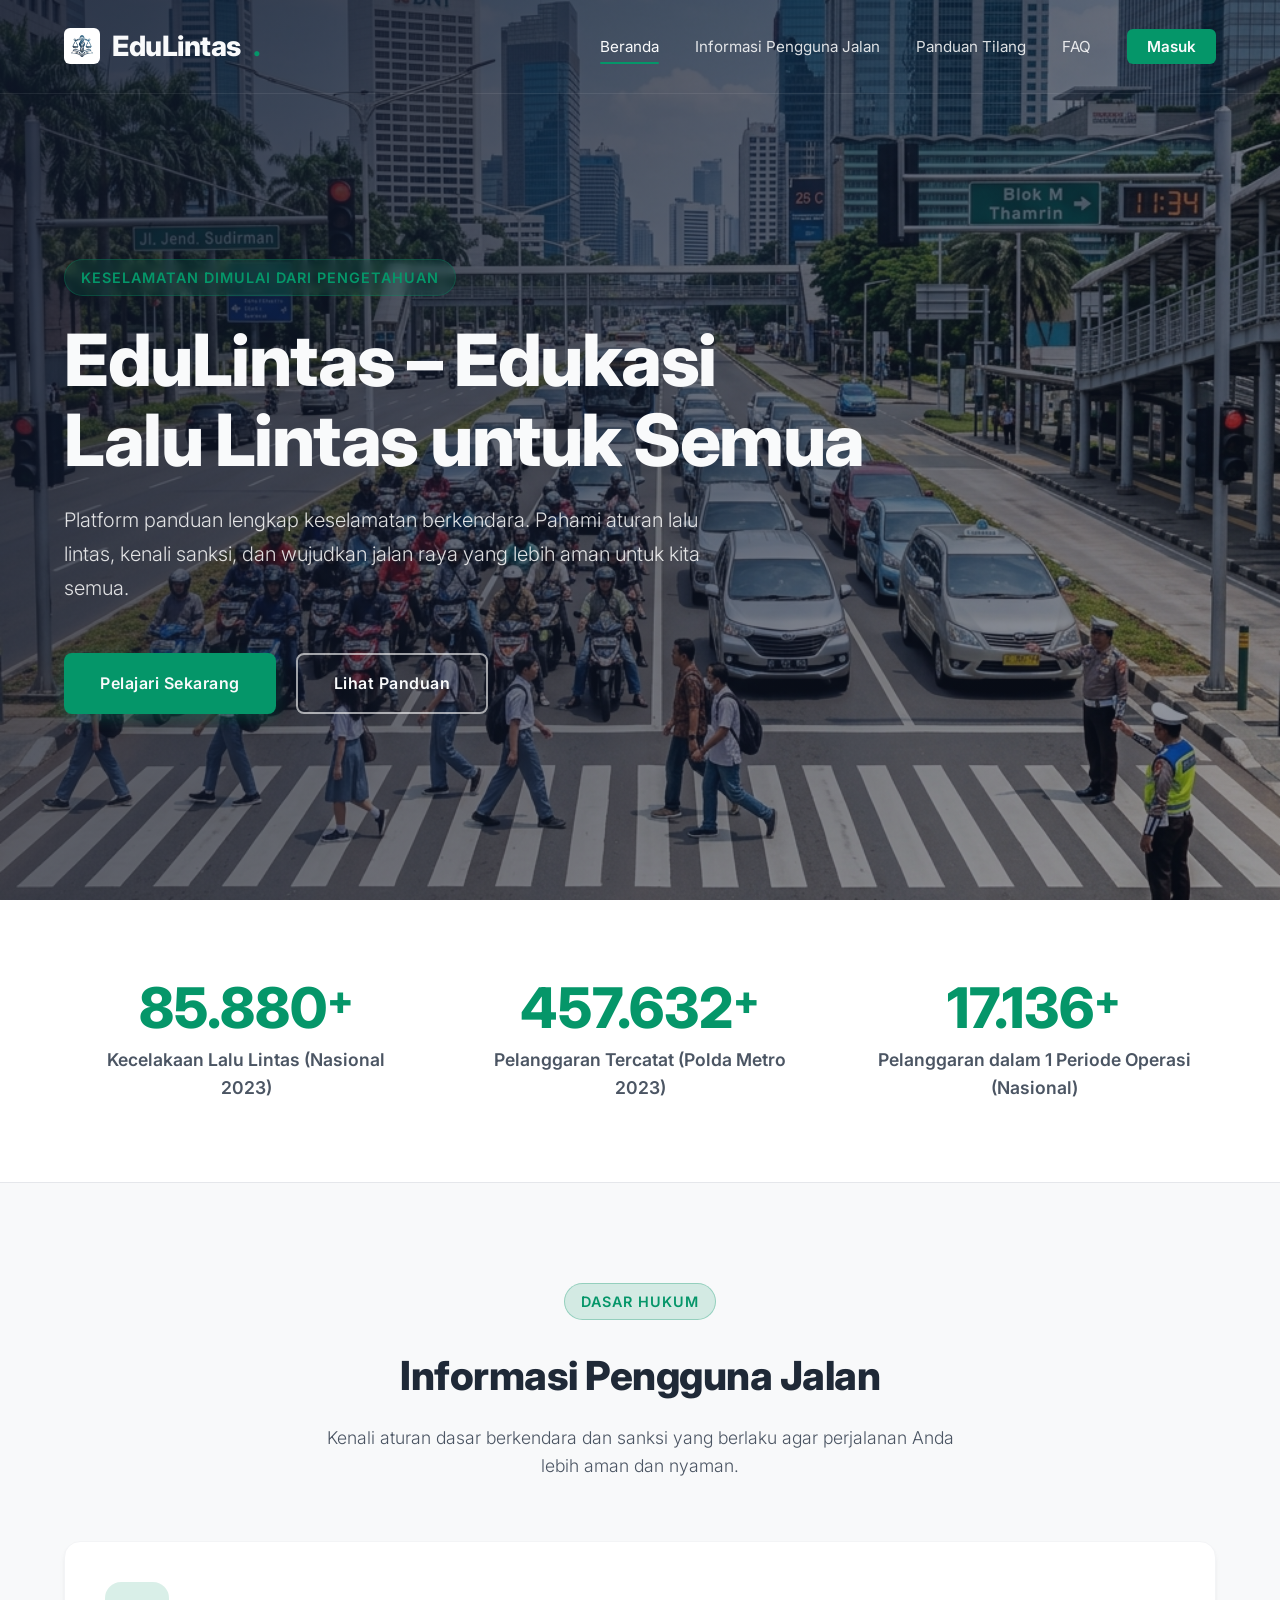
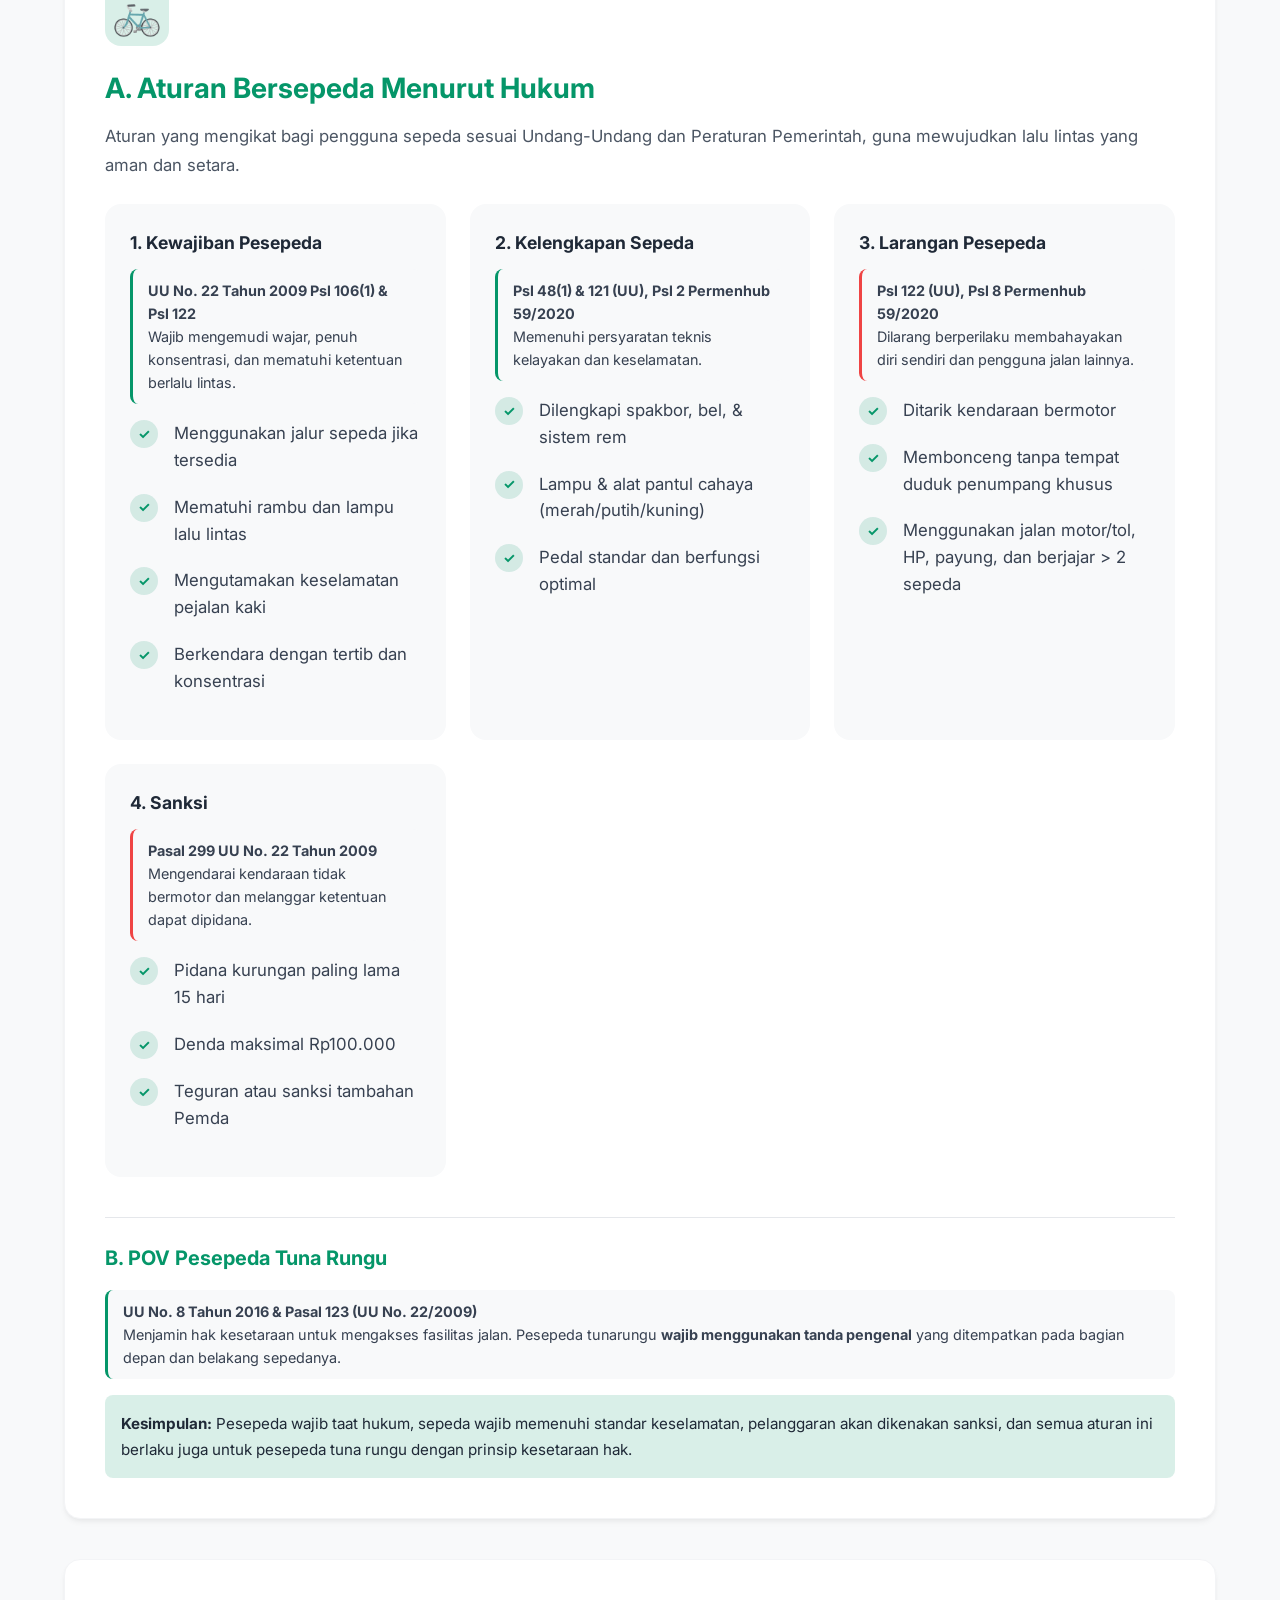
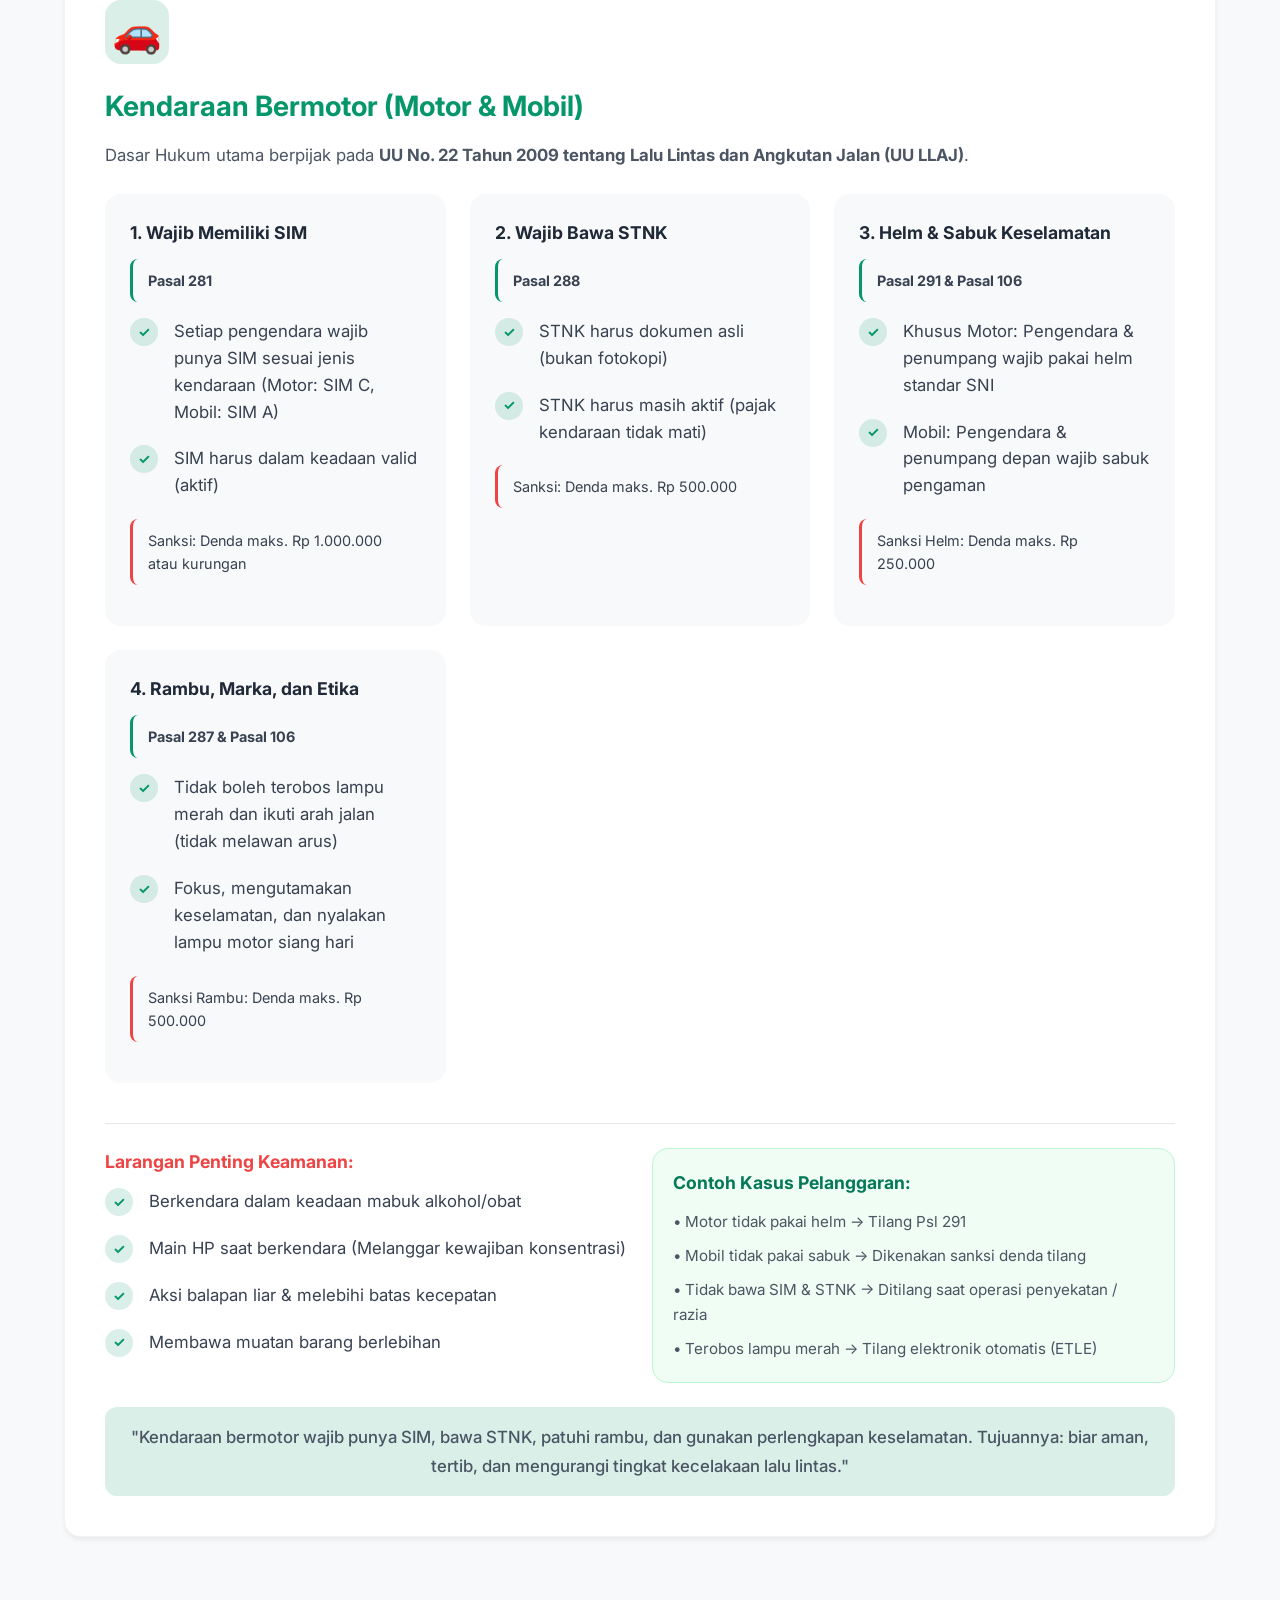
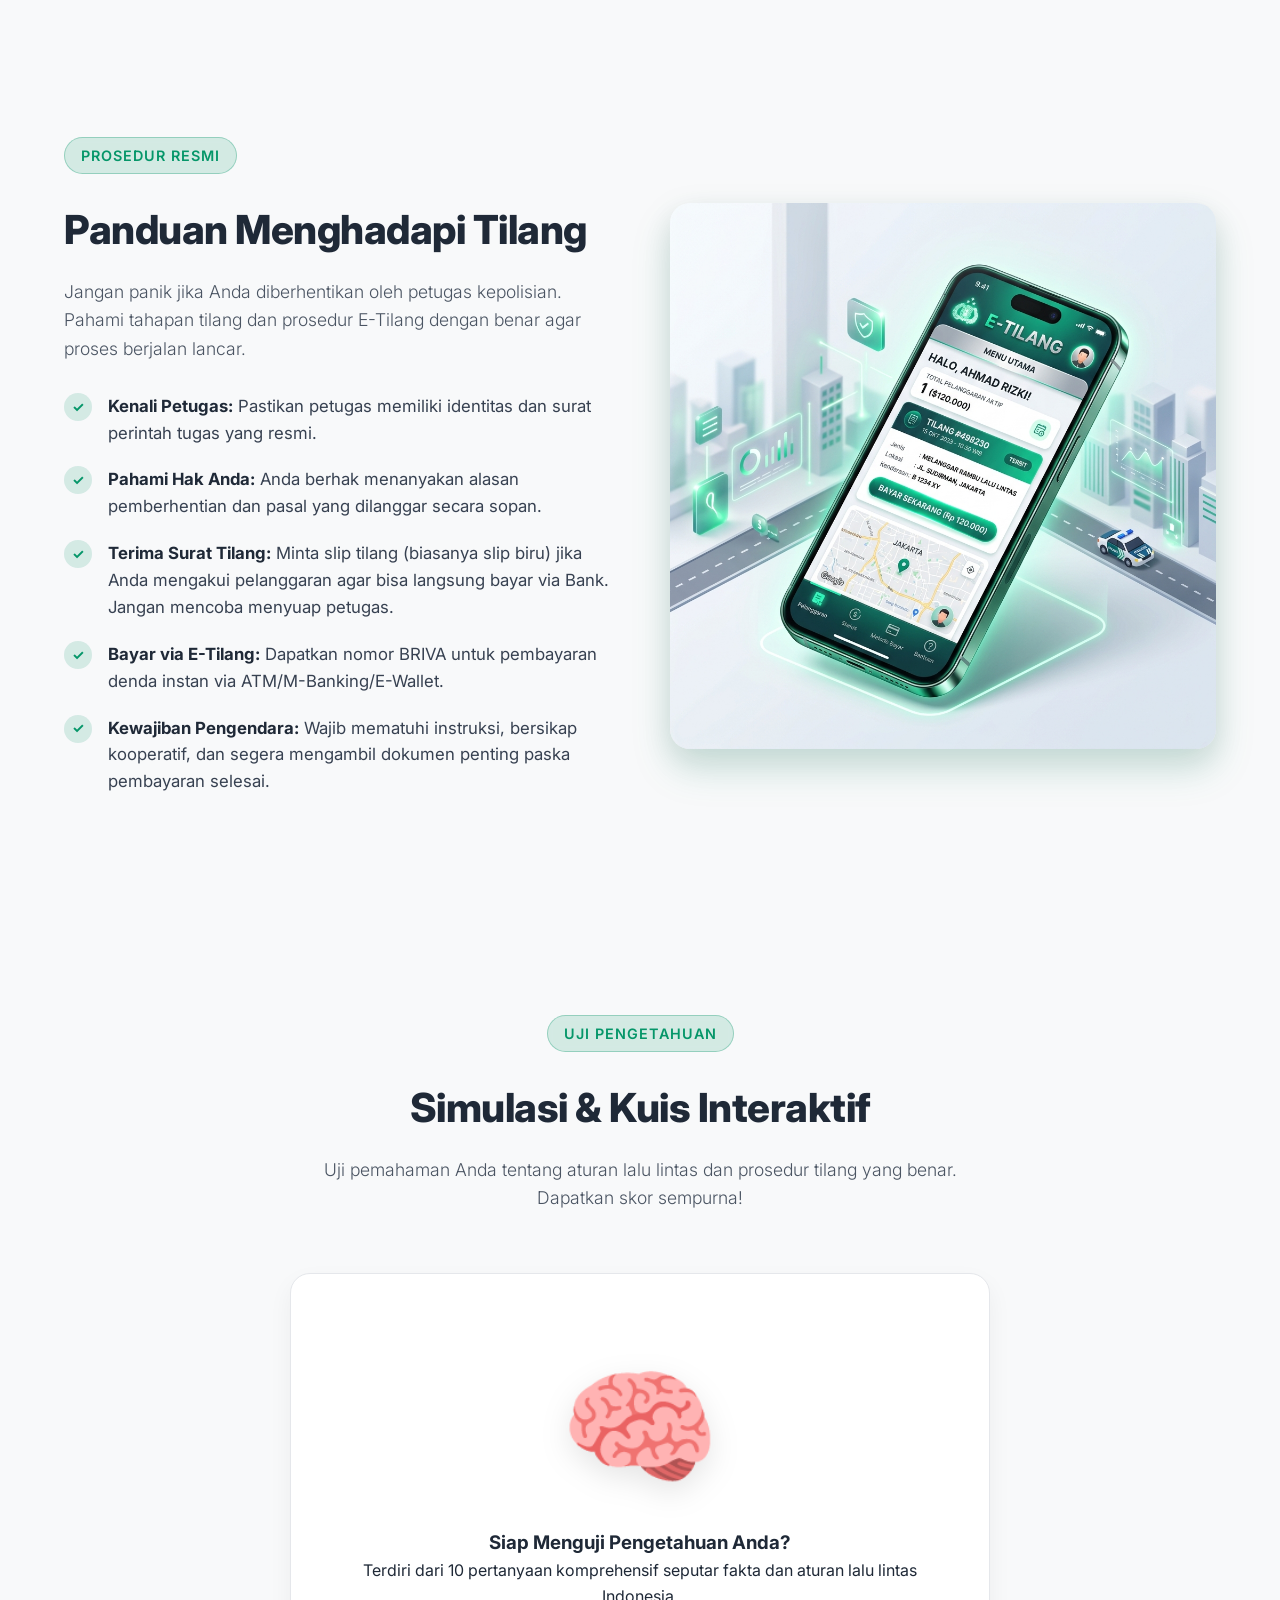
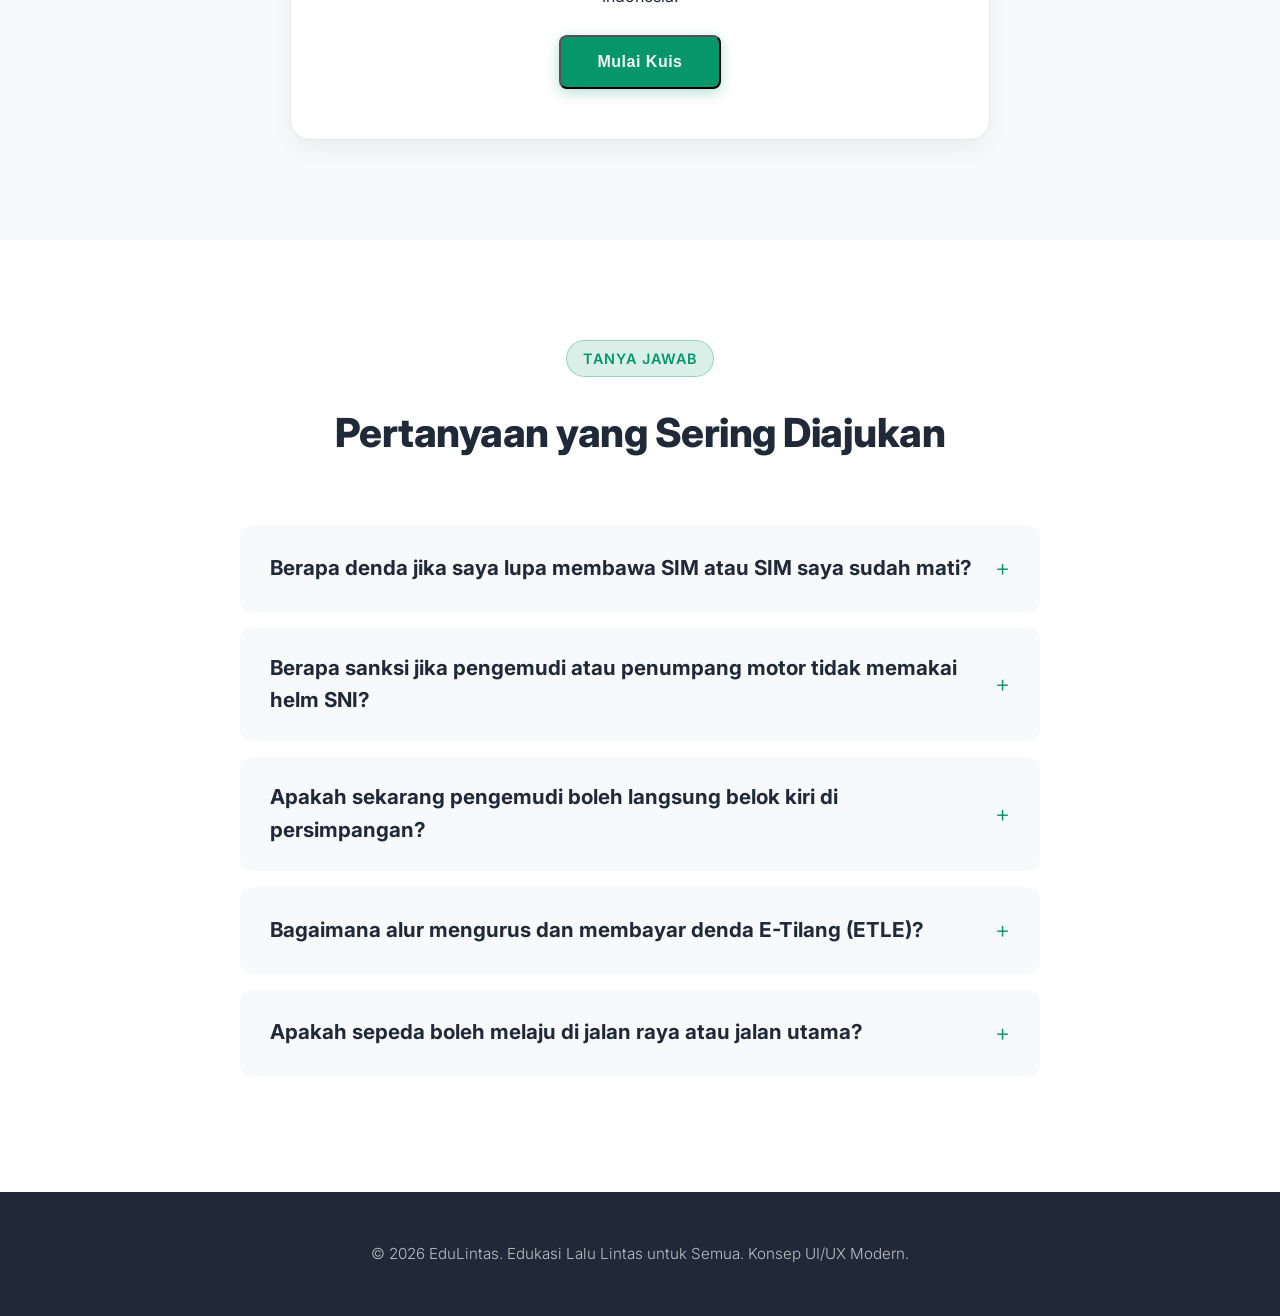
==== commit b8549520: "update fitur 2" ====
--- a/index.html
+++ b/index.html
@@ -1,5 +1,6 @@
 <!DOCTYPE html>
 <html lang="id">
+
 <head>
     <meta charset="UTF-8">
     <meta name="viewport" content="width=device-width, initial-scale=1.0">
@@ -20,6 +21,7 @@
     <meta property="og:url" content="https://edulintas.vercel.app/">
     <meta property="og:type" content="website">
 </head>
+
 <body>
     <header class="hero" id="home">
         <!-- Navigation -->
@@ -49,14 +51,15 @@
             <div class="hero-text">
                 <span class="eyebrow fade-in-up delay-1">Keselamatan Dimulai dari Pengetahuan</span>
                 <h1 class="fade-in-up delay-2">EduLintas – Edukasi Lalu Lintas untuk Semua</h1>
-                <p class="fade-in-up delay-3">Platform panduan lengkap keselamatan berkendara. Pahami aturan lalu lintas, kenali sanksi, dan wujudkan jalan raya yang lebih aman untuk kita semua.</p>
+                <p class="fade-in-up delay-3">Platform panduan lengkap keselamatan berkendara. Pahami aturan lalu
+                    lintas, kenali sanksi, dan wujudkan jalan raya yang lebih aman untuk kita semua.</p>
                 <div class="cta-group fade-in-up delay-4">
                     <a href="#materi" class="btn btn-primary" id="btnPelajari">Pelajari Sekarang</a>
                     <a href="#panduan" class="btn btn-outline" id="btnInfografis">Lihat Panduan</a>
                 </div>
             </div>
         </div>
-        
+
         <!-- Semi Transparent Overlay -->
         <div class="overlay"></div>
     </header>
@@ -88,19 +91,26 @@
                 <div class="section-header text-center">
                     <span class="eyebrow">Dasar Hukum</span>
                     <h2>Informasi Pengguna Jalan</h2>
-                    <p>Kenali aturan dasar berkendara dan sanksi yang berlaku agar perjalanan Anda lebih aman dan nyaman.</p>
+                    <p>Kenali aturan dasar berkendara dan sanksi yang berlaku agar perjalanan Anda lebih aman dan
+                        nyaman.</p>
                 </div>
                 <div class="grid" style="gap: 40px; width: 100%;">
-                    
+
                     <!-- Kategori Sepeda -->
                     <div class="card" style="padding: 40px; text-align: left;">
                         <div class="card-icon" style="margin-bottom: 20px;">🚲</div>
-                        <h3 style="font-size: 1.75rem; color: var(--primary-color);">A. Aturan Bersepeda Menurut Hukum</h3>
-                        <p style="margin-bottom: 24px; font-size: 1.05rem;">Aturan yang mengikat bagi pengguna sepeda sesuai Undang-Undang dan Peraturan Pemerintah, guna mewujudkan lalu lintas yang aman dan setara.</p>
-                        
-                        <div class="grid" style="grid-template-columns: repeat(auto-fit, minmax(280px, 1fr)); gap: 24px;">
-                            <div class="sub-card" style="background: var(--bg-color); padding: 24px; border-radius: 16px;">
-                                <h4 style="margin-bottom: 12px; color: var(--text-dark); font-size: 1.1rem;">1. Kewajiban Pesepeda</h4>
+                        <h3 style="font-size: 1.75rem; color: var(--primary-color);">A. Aturan Bersepeda Menurut Hukum
+                        </h3>
+                        <p style="margin-bottom: 24px; font-size: 1.05rem;">Aturan yang mengikat bagi pengguna sepeda
+                            sesuai Undang-Undang dan Peraturan Pemerintah, guna mewujudkan lalu lintas yang aman dan
+                            setara.</p>
+
+                        <div class="grid"
+                            style="grid-template-columns: repeat(auto-fit, minmax(280px, 1fr)); gap: 24px;">
+                            <div class="sub-card"
+                                style="background: var(--bg-color); padding: 24px; border-radius: 16px;">
+                                <h4 style="margin-bottom: 12px; color: var(--text-dark); font-size: 1.1rem;">1.
+                                    Kewajiban Pesepeda</h4>
                                 <div class="pasal-box">
                                     <strong>UU No. 22 Tahun 2009 Psl 106(1) & Psl 122</strong><br>
                                     Wajib mengemudi wajar, penuh konsentrasi, dan mematuhi ketentuan berlalu lintas.
@@ -113,8 +123,10 @@
                                 </ul>
                             </div>
 
-                            <div class="sub-card" style="background: var(--bg-color); padding: 24px; border-radius: 16px;">
-                                <h4 style="margin-bottom: 12px; color: var(--text-dark); font-size: 1.1rem;">2. Kelengkapan Sepeda</h4>
+                            <div class="sub-card"
+                                style="background: var(--bg-color); padding: 24px; border-radius: 16px;">
+                                <h4 style="margin-bottom: 12px; color: var(--text-dark); font-size: 1.1rem;">2.
+                                    Kelengkapan Sepeda</h4>
                                 <div class="pasal-box">
                                     <strong>Psl 48(1) & 121 (UU), Psl 2 Permenhub 59/2020</strong><br>
                                     Memenuhi persyaratan teknis kelayakan dan keselamatan.
@@ -125,9 +137,11 @@
                                     <li>Pedal standar dan berfungsi optimal</li>
                                 </ul>
                             </div>
-                            
-                            <div class="sub-card" style="background: var(--bg-color); padding: 24px; border-radius: 16px;">
-                                <h4 style="margin-bottom: 12px; color: var(--text-dark); font-size: 1.1rem;">3. Larangan Pesepeda</h4>
+
+                            <div class="sub-card"
+                                style="background: var(--bg-color); padding: 24px; border-radius: 16px;">
+                                <h4 style="margin-bottom: 12px; color: var(--text-dark); font-size: 1.1rem;">3. Larangan
+                                    Pesepeda</h4>
                                 <div class="denda-box">
                                     <strong>Psl 122 (UU), Psl 8 Permenhub 59/2020</strong><br>
                                     Dilarang berperilaku membahayakan diri sendiri dan pengguna jalan lainnya.
@@ -139,8 +153,10 @@
                                 </ul>
                             </div>
 
-                            <div class="sub-card" style="background: var(--bg-color); padding: 24px; border-radius: 16px;">
-                                <h4 style="margin-bottom: 12px; color: var(--text-dark); font-size: 1.1rem;">4. Sanksi</h4>
+                            <div class="sub-card"
+                                style="background: var(--bg-color); padding: 24px; border-radius: 16px;">
+                                <h4 style="margin-bottom: 12px; color: var(--text-dark); font-size: 1.1rem;">4. Sanksi
+                                </h4>
                                 <div class="denda-box">
                                     <strong>Pasal 299 UU No. 22 Tahun 2009</strong><br>
                                     Mengendarai kendaraan tidak bermotor dan melanggar ketentuan dapat dipidana.
@@ -152,15 +168,21 @@
                                 </ul>
                             </div>
                         </div>
-                        
+
                         <div style="margin-top: 40px; border-top: 1px solid #E5E7EB; padding-top: 24px;">
-                            <h4 style="margin-bottom: 16px; color: var(--primary-color); font-size: 1.25rem;">B. POV Pesepeda Tuna Rungu</h4>
+                            <h4 style="margin-bottom: 16px; color: var(--primary-color); font-size: 1.25rem;">B. POV
+                                Pesepeda Tuna Rungu</h4>
                             <div class="pasal-box" style="margin-bottom: 16px;">
                                 <strong>UU No. 8 Tahun 2016 & Pasal 123 (UU No. 22/2009)</strong><br>
-                                Menjamin hak kesetaraan untuk mengakses fasilitas jalan. Pesepeda tunarungu <strong>wajib menggunakan tanda pengenal</strong> yang ditempatkan pada bagian depan dan belakang sepedanya.
-                            </div>
-                            <p style="font-size: 0.95rem; background: var(--primary-light); padding: 16px; border-radius: 8px; color: var(--text-dark);">
-                                <strong>Kesimpulan:</strong> Pesepeda wajib taat hukum, sepeda wajib memenuhi standar keselamatan, pelanggaran akan dikenakan sanksi, dan semua aturan ini berlaku juga untuk pesepeda tuna rungu dengan prinsip kesetaraan hak.
+                                Menjamin hak kesetaraan untuk mengakses fasilitas jalan. Pesepeda tunarungu
+                                <strong>wajib menggunakan tanda pengenal</strong> yang ditempatkan pada bagian depan dan
+                                belakang sepedanya.
+                            </div>
+                            <p
+                                style="font-size: 0.95rem; background: var(--primary-light); padding: 16px; border-radius: 8px; color: var(--text-dark);">
+                                <strong>Kesimpulan:</strong> Pesepeda wajib taat hukum, sepeda wajib memenuhi standar
+                                keselamatan, pelanggaran akan dikenakan sanksi, dan semua aturan ini berlaku juga untuk
+                                pesepeda tuna rungu dengan prinsip kesetaraan hak.
                             </p>
                         </div>
                     </div>
@@ -168,23 +190,32 @@
                     <!-- Kategori Kendaraan Bermotor -->
                     <div class="card" style="padding: 40px; text-align: left;">
                         <div class="card-icon" style="margin-bottom: 20px;">🚗</div>
-                        <h3 style="font-size: 1.75rem; color: var(--primary-color);">Kendaraan Bermotor (Motor & Mobil)</h3>
-                        <p style="margin-bottom: 24px; font-size: 1.05rem;">Dasar Hukum utama berpijak pada <strong>UU No. 22 Tahun 2009 tentang Lalu Lintas dan Angkutan Jalan (UU LLAJ)</strong>.</p>
-                        
-                        <div class="grid" style="grid-template-columns: repeat(auto-fit, minmax(280px, 1fr)); gap: 24px;">
-                            
-                            <div class="sub-card" style="background: var(--bg-color); padding: 24px; border-radius: 16px;">
-                                <h4 style="margin-bottom: 12px; color: var(--text-dark); font-size: 1.1rem;">1. Wajib Memiliki SIM</h4>
+                        <h3 style="font-size: 1.75rem; color: var(--primary-color);">Kendaraan Bermotor (Motor & Mobil)
+                        </h3>
+                        <p style="margin-bottom: 24px; font-size: 1.05rem;">Dasar Hukum utama berpijak pada <strong>UU
+                                No. 22 Tahun 2009 tentang Lalu Lintas dan Angkutan Jalan (UU LLAJ)</strong>.</p>
+
+                        <div class="grid"
+                            style="grid-template-columns: repeat(auto-fit, minmax(280px, 1fr)); gap: 24px;">
+
+                            <div class="sub-card"
+                                style="background: var(--bg-color); padding: 24px; border-radius: 16px;">
+                                <h4 style="margin-bottom: 12px; color: var(--text-dark); font-size: 1.1rem;">1. Wajib
+                                    Memiliki SIM</h4>
                                 <div class="pasal-box"><strong>Pasal 281</strong></div>
                                 <ul class="check-list" style="margin-top: 16px; font-size: 0.95rem;">
-                                    <li>Setiap pengendara wajib punya SIM sesuai jenis kendaraan (Motor: SIM C, Mobil: SIM A)</li>
+                                    <li>Setiap pengendara wajib punya SIM sesuai jenis kendaraan (Motor: SIM C, Mobil:
+                                        SIM A)</li>
                                     <li>SIM harus dalam keadaan valid (aktif)</li>
                                 </ul>
-                                <div class="denda-box" style="margin-top:16px;">Sanksi: Denda maks. Rp 1.000.000 atau kurungan</div>
-                            </div>
-
-                            <div class="sub-card" style="background: var(--bg-color); padding: 24px; border-radius: 16px;">
-                                <h4 style="margin-bottom: 12px; color: var(--text-dark); font-size: 1.1rem;">2. Wajib Bawa STNK</h4>
+                                <div class="denda-box" style="margin-top:16px;">Sanksi: Denda maks. Rp 1.000.000 atau
+                                    kurungan</div>
+                            </div>
+
+                            <div class="sub-card"
+                                style="background: var(--bg-color); padding: 24px; border-radius: 16px;">
+                                <h4 style="margin-bottom: 12px; color: var(--text-dark); font-size: 1.1rem;">2. Wajib
+                                    Bawa STNK</h4>
                                 <div class="pasal-box"><strong>Pasal 288</strong></div>
                                 <ul class="check-list" style="margin-top: 16px; font-size: 0.95rem;">
                                     <li>STNK harus dokumen asli (bukan fotokopi)</li>
@@ -193,32 +224,39 @@
                                 <div class="denda-box" style="margin-top:16px;">Sanksi: Denda maks. Rp 500.000</div>
                             </div>
 
-                            <div class="sub-card" style="background: var(--bg-color); padding: 24px; border-radius: 16px;">
-                                <h4 style="margin-bottom: 12px; color: var(--text-dark); font-size: 1.1rem;">3. Helm & Sabuk Keselamatan</h4>
+                            <div class="sub-card"
+                                style="background: var(--bg-color); padding: 24px; border-radius: 16px;">
+                                <h4 style="margin-bottom: 12px; color: var(--text-dark); font-size: 1.1rem;">3. Helm &
+                                    Sabuk Keselamatan</h4>
                                 <div class="pasal-box"><strong>Pasal 291 & Pasal 106</strong></div>
                                 <ul class="check-list" style="margin-top: 16px; font-size: 0.95rem;">
                                     <li>Khusus Motor: Pengendara & penumpang wajib pakai helm standar SNI</li>
                                     <li>Mobil: Pengendara & penumpang depan wajib sabuk pengaman</li>
                                 </ul>
-                                <div class="denda-box" style="margin-top:16px;">Sanksi Helm: Denda maks. Rp 250.000</div>
-                            </div>
-
-                            <div class="sub-card" style="background: var(--bg-color); padding: 24px; border-radius: 16px;">
-                                <h4 style="margin-bottom: 12px; color: var(--text-dark); font-size: 1.1rem;">4. Rambu, Marka, dan Etika</h4>
+                                <div class="denda-box" style="margin-top:16px;">Sanksi Helm: Denda maks. Rp 250.000
+                                </div>
+                            </div>
+
+                            <div class="sub-card"
+                                style="background: var(--bg-color); padding: 24px; border-radius: 16px;">
+                                <h4 style="margin-bottom: 12px; color: var(--text-dark); font-size: 1.1rem;">4. Rambu,
+                                    Marka, dan Etika</h4>
                                 <div class="pasal-box"><strong>Pasal 287 & Pasal 106</strong></div>
                                 <ul class="check-list" style="margin-top: 16px; font-size: 0.95rem;">
                                     <li>Tidak boleh terobos lampu merah dan ikuti arah jalan (tidak melawan arus)</li>
                                     <li>Fokus, mengutamakan keselamatan, dan nyalakan lampu motor siang hari</li>
                                 </ul>
-                                <div class="denda-box" style="margin-top:16px;">Sanksi Rambu: Denda maks. Rp 500.000</div>
-                            </div>
-                            
-                        </div>
-                        
+                                <div class="denda-box" style="margin-top:16px;">Sanksi Rambu: Denda maks. Rp 500.000
+                                </div>
+                            </div>
+
+                        </div>
+
                         <div style="margin-top: 40px; border-top: 1px solid #E5E7EB; padding-top: 24px;">
                             <div style="display: flex; flex-wrap: wrap; gap: 24px;">
                                 <div style="flex: 1 1 300px;">
-                                    <h4 style="margin-bottom: 12px; color: #EF4444; font-size: 1.1rem;">Larangan Penting Keamanan:</h4>
+                                    <h4 style="margin-bottom: 12px; color: #EF4444; font-size: 1.1rem;">Larangan Penting
+                                        Keamanan:</h4>
                                     <ul class="check-list" style="font-size: 0.95rem;">
                                         <li>Berkendara dalam keadaan mabuk alkohol/obat</li>
                                         <li>Main HP saat berkendara (Melanggar kewajiban konsentrasi)</li>
@@ -226,18 +264,27 @@
                                         <li>Membawa muatan barang berlebihan</li>
                                     </ul>
                                 </div>
-                                <div style="flex: 1 1 300px; background: #F0FDF4; padding: 20px; border-radius: 16px; border: 1px solid #BBF7D0;">
-                                    <h4 style="margin-bottom: 12px; color: var(--primary-hover); font-size: 1.1rem;">Contoh Kasus Pelanggaran:</h4>
-                                    <p style="font-size: 0.95rem; margin-bottom: 8px;">• Motor tidak pakai helm &rarr; Tilang Psl 291</p>
-                                    <p style="font-size: 0.95rem; margin-bottom: 8px;">• Mobil tidak pakai sabuk &rarr; Dikenakan sanksi denda tilang</p>
-                                    <p style="font-size: 0.95rem; margin-bottom: 8px;">• Tidak bawa SIM & STNK &rarr; Ditilang saat operasi penyekatan / razia</p>
-                                    <p style="font-size: 0.95rem;">• Terobos lampu merah &rarr; Tilang elektronik otomatis (ETLE)</p>
-                                </div>
-                            </div>
-
-                            <div style="margin-top: 24px; padding: 16px; text-align: center; background: var(--primary-light); color: var(--text-black); border-radius: 12px;">
+                                <div
+                                    style="flex: 1 1 300px; background: #F0FDF4; padding: 20px; border-radius: 16px; border: 1px solid #BBF7D0;">
+                                    <h4 style="margin-bottom: 12px; color: var(--primary-hover); font-size: 1.1rem;">
+                                        Contoh Kasus Pelanggaran:</h4>
+                                    <p style="font-size: 0.95rem; margin-bottom: 8px;">• Motor tidak pakai helm &rarr;
+                                        Tilang Psl 291</p>
+                                    <p style="font-size: 0.95rem; margin-bottom: 8px;">• Mobil tidak pakai sabuk &rarr;
+                                        Dikenakan sanksi denda tilang</p>
+                                    <p style="font-size: 0.95rem; margin-bottom: 8px;">• Tidak bawa SIM & STNK &rarr;
+                                        Ditilang saat operasi penyekatan / razia</p>
+                                    <p style="font-size: 0.95rem;">• Terobos lampu merah &rarr; Tilang elektronik
+                                        otomatis (ETLE)</p>
+                                </div>
+                            </div>
+
+                            <div
+                                style="margin-top: 24px; padding: 16px; text-align: center; background: var(--primary-light); color: var(--text-black); border-radius: 12px;">
                                 <p style="font-size: 1.05rem; font-weight: 500;">
-                                    "Kendaraan bermotor wajib punya SIM, bawa STNK, patuhi rambu, dan gunakan perlengkapan keselamatan. Tujuannya: biar aman, tertib, dan mengurangi tingkat kecelakaan lalu lintas."
+                                    "Kendaraan bermotor wajib punya SIM, bawa STNK, patuhi rambu, dan gunakan
+                                    perlengkapan keselamatan. Tujuannya: biar aman, tertib, dan mengurangi tingkat
+                                    kecelakaan lalu lintas."
                                 </p>
                             </div>
                         </div>
@@ -246,7 +293,7 @@
             </div>
         </section>
 
-       
+
         <!-- Panduan Tilang Section -->
         <section id="panduan" class="section">
             <div class="container">
@@ -254,17 +301,25 @@
                     <div class="flex-content">
                         <span class="eyebrow">Prosedur Resmi</span>
                         <h2>Panduan Menghadapi Tilang</h2>
-                        <p>Jangan panik jika Anda diberhentikan oleh petugas kepolisian. Pahami tahapan tilang dan prosedur E-Tilang dengan benar agar proses berjalan lancar.</p>
+                        <p>Jangan panik jika Anda diberhentikan oleh petugas kepolisian. Pahami tahapan tilang dan
+                            prosedur E-Tilang dengan benar agar proses berjalan lancar.</p>
                         <ul class="check-list">
-                            <li><strong>Kenali Petugas:</strong> Pastikan petugas memiliki identitas dan surat perintah tugas yang resmi.</li>
-                            <li><strong>Pahami Hak Anda:</strong> Anda berhak menanyakan alasan pemberhentian dan pasal yang dilanggar secara sopan.</li>
-                            <li><strong>Terima Surat Tilang:</strong> Minta slip tilang (biasanya slip biru) jika Anda mengakui pelanggaran agar bisa langsung bayar via Bank. Jangan mencoba menyuap petugas.</li>
-                            <li><strong>Bayar via E-Tilang:</strong> Dapatkan nomor BRIVA untuk pembayaran denda instan via ATM/M-Banking/E-Wallet.</li>
-                            <li><strong>Kewajiban Pengendara:</strong> Wajib mematuhi instruksi, bersikap kooperatif, dan segera mengambil dokumen penting paska pembayaran selesai.</li>
+                            <li><strong>Kenali Petugas:</strong> Pastikan petugas memiliki identitas dan surat perintah
+                                tugas yang resmi.</li>
+                            <li><strong>Pahami Hak Anda:</strong> Anda berhak menanyakan alasan pemberhentian dan pasal
+                                yang dilanggar secara sopan.</li>
+                            <li><strong>Terima Surat Tilang:</strong> Minta slip tilang (biasanya slip biru) jika Anda
+                                mengakui pelanggaran agar bisa langsung bayar via Bank. Jangan mencoba menyuap petugas.
+                            </li>
+                            <li><strong>Bayar via E-Tilang:</strong> Dapatkan nomor BRIVA untuk pembayaran denda instan
+                                via ATM/M-Banking/E-Wallet.</li>
+                            <li><strong>Kewajiban Pengendara:</strong> Wajib mematuhi instruksi, bersikap kooperatif,
+                                dan segera mengambil dokumen penting paska pembayaran selesai.</li>
                         </ul>
                     </div>
                     <div class="flex-image" style="background: transparent; box-shadow: none; align-items: center;">
-                        <img src="/assets/img/etilang_illustration_1776254130157.png" alt="Ilustrasi Panduan E-Tilang" style="width: 100%; border-radius: 20px; box-shadow: 0 20px 40px rgba(5,150,105,0.15); filter: drop-shadow(0 10px 15px rgba(0,0,0,0.1));" />
+                        <img src="/assets/img/etilang_illustration_1776254130157.png" alt="Ilustrasi Panduan E-Tilang"
+                            style="width: 100%; border-radius: 20px; box-shadow: 0 20px 40px rgba(5,150,105,0.15); filter: drop-shadow(0 10px 15px rgba(0,0,0,0.1));" />
                     </div>
                 </div>
             </div>
@@ -276,9 +331,10 @@
                 <div class="section-header">
                     <span class="eyebrow">Uji Pengetahuan</span>
                     <h2>Simulasi & Kuis Interaktif</h2>
-                    <p>Uji pemahaman Anda tentang aturan lalu lintas dan prosedur tilang yang benar. Dapatkan skor sempurna!</p>
-                </div>
-                
+                    <p>Uji pemahaman Anda tentang aturan lalu lintas dan prosedur tilang yang benar. Dapatkan skor
+                        sempurna!</p>
+                </div>
+
                 <div class="quiz-container" id="quizContainer">
                     <!-- Quiz Start Screen -->
                     <div id="quizStartPanel" class="quiz-panel active">
@@ -288,7 +344,7 @@
                         <br>
                         <button class="btn btn-primary" id="btnStartQuiz">Mulai Kuis</button>
                     </div>
-                    
+
                     <!-- Quiz Question Screen -->
                     <div id="quizQuestionPanel" class="quiz-panel" style="display: none;">
                         <p class="quiz-progress" id="quizProgress">Pertanyaan 1 dari 10</p>
@@ -297,7 +353,7 @@
                             <!-- Options injected dynamically by JS -->
                         </div>
                     </div>
-                    
+
                     <!-- Quiz Feedback Screen -->
                     <div id="quizFeedbackPanel" class="quiz-panel" style="display: none;">
                         <h3 id="feedbackTitle">Benar!</h3>
@@ -310,34 +366,50 @@
                     <div id="quizResultPanel" class="quiz-panel" style="display: none;">
                         <span class="emoji-hero" id="resultEmoji">🏆</span>
                         <h3 id="resultTitle">Kuis Selesai!</h3>
-                        <p style="font-size: 1.25rem; margin-bottom: 10px;">Skor Anda: <strong id="resultScore" style="color:var(--primary-color); font-size:1.5rem">0 / 10</strong></p>
-                        <p id="resultMessage" style="color: #4B5563; max-width: 500px; margin: 0 auto; line-height: 1.6;">Evaluasi akan tampil di sini.</p>
+                        <p style="font-size: 1.25rem; margin-bottom: 10px;">Skor Anda: <strong id="resultScore"
+                                style="color:var(--primary-color); font-size:1.5rem">0 / 10</strong></p>
+                        <p id="resultMessage"
+                            style="color: #4B5563; max-width: 500px; margin: 0 auto; line-height: 1.6;">Evaluasi akan
+                            tampil di sini.</p>
                         <br><br>
                         <button class="btn btn-outline" id="btnRestartQuiz">Coba Lagi</button>
                     </div>
                 </div>
 
                 <!-- Dashboard Pengendara (Hanya muncul jika Pengendara login) -->
-                <div class="dashboard-pengendara" id="dashboardPengendara" style="display: none; max-width: 700px; margin: 30px auto 0 auto;">
-                    <div class="card" style="text-align: left; background: linear-gradient(135deg, #ffffff 0%, #f0fdf4 100%); padding: 30px;">
-                        <h3 style="color: var(--primary-color); display: flex; align-items: center; gap: 10px; font-size: 1.3rem; margin-bottom: 8px;">
+                <div class="dashboard-pengendara" id="dashboardPengendara"
+                    style="display: none; max-width: 700px; margin: 30px auto 0 auto;">
+                    <div class="card"
+                        style="text-align: left; background: linear-gradient(135deg, #ffffff 0%, #f0fdf4 100%); padding: 30px;">
+                        <h3
+                            style="color: var(--primary-color); display: flex; align-items: center; gap: 10px; font-size: 1.3rem; margin-bottom: 8px;">
                             🛡️ Dashboard Pengendara: <span id="userDashboardName">Budi Santoso</span>
                         </h3>
-                        <p style="margin-bottom: 20px; color: #4B5563; font-size: 0.95rem;">Selamat datang di dashboard pelopor keselamatan berkendara Anda.</p>
-                        
-                        <div class="grid" style="grid-template-columns: repeat(auto-fit, minmax(220px, 1fr)); gap: 20px;">
-                            <div class="sub-card" style="background: #ffffff; padding: 20px; border-radius: 12px; box-shadow: 0 4px 10px rgba(0,0,0,0.03); display: flex; align-items: center; gap: 15px;">
+                        <p style="margin-bottom: 20px; color: #4B5563; font-size: 0.95rem;">Selamat datang di dashboard
+                            pelopor keselamatan berkendara Anda.</p>
+
+                        <div class="grid"
+                            style="grid-template-columns: repeat(auto-fit, minmax(220px, 1fr)); gap: 20px;">
+                            <div class="sub-card"
+                                style="background: #ffffff; padding: 20px; border-radius: 12px; box-shadow: 0 4px 10px rgba(0,0,0,0.03); display: flex; align-items: center; gap: 15px;">
                                 <div style="font-size: 2.2rem;">📊</div>
                                 <div>
-                                    <h4 style="font-size: 0.85rem; color: #6b7280; font-weight: 500; margin-bottom: 4px;">Skor Kuis Terakhir</h4>
-                                    <p style="font-size: 1.4rem; font-weight: 700; color: var(--text-dark);" id="userLastScore">-</p>
-                                </div>
-                            </div>
-                            <div class="sub-card" style="background: #ffffff; padding: 20px; border-radius: 12px; box-shadow: 0 4px 10px rgba(0,0,0,0.03); display: flex; align-items: center; gap: 15px;">
+                                    <h4
+                                        style="font-size: 0.85rem; color: #6b7280; font-weight: 500; margin-bottom: 4px;">
+                                        Skor Kuis Terakhir</h4>
+                                    <p style="font-size: 1.4rem; font-weight: 700; color: var(--text-dark);"
+                                        id="userLastScore">-</p>
+                                </div>
+                            </div>
+                            <div class="sub-card"
+                                style="background: #ffffff; padding: 20px; border-radius: 12px; box-shadow: 0 4px 10px rgba(0,0,0,0.03); display: flex; align-items: center; gap: 15px;">
                                 <div style="font-size: 2.2rem;">🏅</div>
                                 <div>
-                                    <h4 style="font-size: 0.85rem; color: #6b7280; font-weight: 500; margin-bottom: 4px;">Status Kelayakan</h4>
-                                    <p style="font-size: 1rem; font-weight: 700; color: #b45309;" id="userSafetyStatus">Belum Mengikuti Kuis</p>
+                                    <h4
+                                        style="font-size: 0.85rem; color: #6b7280; font-weight: 500; margin-bottom: 4px;">
+                                        Status Kelayakan</h4>
+                                    <p style="font-size: 1rem; font-weight: 700; color: #b45309;" id="userSafetyStatus">
+                                        Belum Mengikuti Kuis</p>
                                 </div>
                             </div>
                         </div>
@@ -360,7 +432,10 @@
                             <span class="toggle-icon">+</span>
                         </div>
                         <div class="accordion-content">
-                            <p>Ada perbedaan sanksi: Jika Anda memiliki SIM namun tertinggal/lupa membawanya, Anda bisa dikenakan denda maksimal <strong>Rp 250.000</strong> (Pasal 288 ayat 2). Namun, jika Anda tidak memiliki SIM secara sah atau SIM sudah habis masa berlakunya (mati), dendanya lebih berat yaitu maksimal <strong>Rp 1.000.000</strong> (Pasal 281).</p>
+                            <p>Ada perbedaan sanksi: Jika Anda memiliki SIM namun tertinggal/lupa membawanya, Anda bisa
+                                dikenakan denda maksimal <strong>Rp 250.000</strong> (Pasal 288 ayat 2). Namun, jika
+                                Anda tidak memiliki SIM secara sah atau SIM sudah habis masa berlakunya (mati), dendanya
+                                lebih berat yaitu maksimal <strong>Rp 1.000.000</strong> (Pasal 281).</p>
                         </div>
                     </div>
                     <div class="accordion-item">
@@ -369,7 +444,10 @@
                             <span class="toggle-icon">+</span>
                         </div>
                         <div class="accordion-content">
-                            <p>Sesuai Pasal 291 ayat (1) dan (2) UU LLAJ, baik pengendara maupun penumpang yang dibonceng <strong>wajib mengenakan helm berstandar Nasional Indonesia (SNI)</strong>. Pelanggaran atas aturan ini dikenakan sanksi denda maksimal Rp 250.000 atau pidana kurungan paling lama 1 bulan.</p>
+                            <p>Sesuai Pasal 291 ayat (1) dan (2) UU LLAJ, baik pengendara maupun penumpang yang
+                                dibonceng <strong>wajib mengenakan helm berstandar Nasional Indonesia (SNI)</strong>.
+                                Pelanggaran atas aturan ini dikenakan sanksi denda maksimal Rp 250.000 atau pidana
+                                kurungan paling lama 1 bulan.</p>
                         </div>
                     </div>
                     <div class="accordion-item">
@@ -378,7 +456,11 @@
                             <span class="toggle-icon">+</span>
                         </div>
                         <div class="accordion-content">
-                            <p><strong>Pada dasarnya tidak boleh.</strong> Sesuai UU No. 22 Tahun 2009 Pasal 112 ayat (3), pada persimpangan jalan yang dilengkapi APILL (lampu lalu lintas), pengemudi dilarang langsung belok kiri. Anda baru boleh langsung belok kiri <strong>hanya jika</strong> terdapat Rambu Lalu Lintas bertuliskan "Belok Kiri Jalan Terus" atau lampu isyarat khusus yang menyala hijau untuk belok kiri.</p>
+                            <p><strong>Pada dasarnya tidak boleh.</strong> Sesuai UU No. 22 Tahun 2009 Pasal 112 ayat
+                                (3), pada persimpangan jalan yang dilengkapi APILL (lampu lalu lintas), pengemudi
+                                dilarang langsung belok kiri. Anda baru boleh langsung belok kiri <strong>hanya
+                                    jika</strong> terdapat Rambu Lalu Lintas bertuliskan "Belok Kiri Jalan Terus" atau
+                                lampu isyarat khusus yang menyala hijau untuk belok kiri.</p>
                         </div>
                     </div>
                     <div class="accordion-item">
@@ -387,7 +469,12 @@
                             <span class="toggle-icon">+</span>
                         </div>
                         <div class="accordion-content">
-                            <p>Bila Anda terekam kamera ETLE, surat tilang (bukti gambar) akan dikirim ke alamat sesuai plat nomor kendaraan. Anda selanjutnya harus melakukan <strong>konfirmasi kepemilikan/pelanggaran</strong> secara online di etle-korlantas.info selambatnya 8 hari. Setelah konfirmasi, Anda akan mendapat nomor BRIVA via SMS untuk membayar denda melalui ATM/M-Banking/E-Wallet. Jika Anda mengabaikan surat tersebut, STNK kendaraan dapat diblokir sementara.</p>
+                            <p>Bila Anda terekam kamera ETLE, surat tilang (bukti gambar) akan dikirim ke alamat sesuai
+                                plat nomor kendaraan. Anda selanjutnya harus melakukan <strong>konfirmasi
+                                    kepemilikan/pelanggaran</strong> secara online di etle-korlantas.info selambatnya 8
+                                hari. Setelah konfirmasi, Anda akan mendapat nomor BRIVA via SMS untuk membayar denda
+                                melalui ATM/M-Banking/E-Wallet. Jika Anda mengabaikan surat tersebut, STNK kendaraan
+                                dapat diblokir sementara.</p>
                         </div>
                     </div>
                     <div class="accordion-item">
@@ -396,7 +483,11 @@
                             <span class="toggle-icon">+</span>
                         </div>
                         <div class="accordion-content">
-                            <p>Pesepeda <strong>diperbolehkan</strong> melaju di jalan umum asalkan mematuhi seluruh rambu lalu lintas yang berlaku. Namun, pesepeda <strong>wajib</strong> menggunakan lajur/jalur khusus sepeda apabila jalur tersebut telah disediakan oleh pemerintah, serta dilarang mutlak untuk memasuki jalan tol atau lajur yang dikhususkan bagi kendaraan bermotor berkecepatan tinggi.</p>
+                            <p>Pesepeda <strong>diperbolehkan</strong> melaju di jalan umum asalkan mematuhi seluruh
+                                rambu lalu lintas yang berlaku. Namun, pesepeda <strong>wajib</strong> menggunakan
+                                lajur/jalur khusus sepeda apabila jalur tersebut telah disediakan oleh pemerintah, serta
+                                dilarang mutlak untuk memasuki jalan tol atau lajur yang dikhususkan bagi kendaraan
+                                bermotor berkecepatan tinggi.</p>
                         </div>
                     </div>
                 </div>
@@ -422,26 +513,35 @@
                 <h3>Selamat Datang Kembali</h3>
                 <p>Silakan masuk untuk mengakses fitur kuis terintegrasi dan panel kontrol Anda.</p>
             </div>
-            
+
             <form id="formLogin" style="display: flex; flex-direction: column; gap: 16px;">
                 <div style="display: flex; flex-direction: column; gap: 6px;">
-                    <label for="loginUsername" style="font-weight: 600; font-size: 0.9rem; text-align: left; display: block; width: 100%;">Nama Pengguna (Username):</label>
-                    <input type="text" id="loginUsername" placeholder="Ketik 'admin' atau 'pengendara'" required class="admin-input">
+                    <label for="loginUsername"
+                        style="font-weight: 600; font-size: 0.9rem; text-align: left; display: block; width: 100%;">Nama
+                        Pengguna (Username):</label>
+                    <input type="text" id="loginUsername" placeholder="Ketik 'admin' atau 'pengendara'" required
+                        class="admin-input">
                 </div>
                 <div style="display: flex; flex-direction: column; gap: 6px;">
-                    <label for="loginPassword" style="font-weight: 600; font-size: 0.9rem; text-align: left; display: block; width: 100%;">Kata Sandi (Password):</label>
-                    <input type="password" id="loginPassword" placeholder="Ketik 'admin123' atau 'user123'" required class="admin-input">
-                </div>
-                <div id="loginErrorMessage" style="color: #dc2626; font-size: 0.85rem; font-weight: 600; display: none; text-align: left; width: 100%;">Username atau password salah!</div>
-                
-                <button type="submit" class="btn btn-primary" style="padding: 14px; font-size: 1rem; width: 100%; margin-top: 8px;">Masuk Sekarang</button>
+                    <label for="loginPassword"
+                        style="font-weight: 600; font-size: 0.9rem; text-align: left; display: block; width: 100%;">Kata
+                        Sandi (Password):</label>
+                    <input type="password" id="loginPassword" placeholder="Ketik 'admin123' atau 'user123'" required
+                        class="admin-input">
+                </div>
+                <div id="loginErrorMessage"
+                    style="color: #dc2626; font-size: 0.85rem; font-weight: 600; display: none; text-align: left; width: 100%;">
+                    Username atau password salah!</div>
+
+                <button type="submit" class="btn btn-primary"
+                    style="padding: 14px; font-size: 1rem; width: 100%; margin-top: 8px;">Masuk Sekarang</button>
             </form>
 
             <div class="modal-tips">
                 <strong style="display: block; margin-bottom: 6px; color: #4B5563;">💡 Akun Uji Coba (Demo):</strong>
                 <ul style="padding-left: 16px; list-style-type: disc;">
-                    <li><strong>Admin:</strong> admin / admin123 (Akan diarahkan ke Portal Admin)</li>
-                    <li><strong>Pengendara:</strong> pengendara / user123</li>
+                    <li><strong>Admin:</strong> (Akan diarahkan ke Portal Admin)</li>
+                    <li><strong>Pengendara:</strong>(Akan diarahkan ke Portal pengendara)</li>
                 </ul>
             </div>
         </div>
@@ -449,4 +549,5 @@
 
     <script src="js/script.js"></script>
 </body>
-</html>
+
+</html>
--- a/css/styles.css
+++ b/css/styles.css
@@ -79,7 +79,7 @@
 /* --- NAVBAR --- */
 .navbar {
     position: relative;
-    z-index: 10;
+    z-index: 100;
     padding: 24px 0;
     border-bottom: 1px solid rgba(255, 255, 255, 0.08);
     transition: var(--transition);
